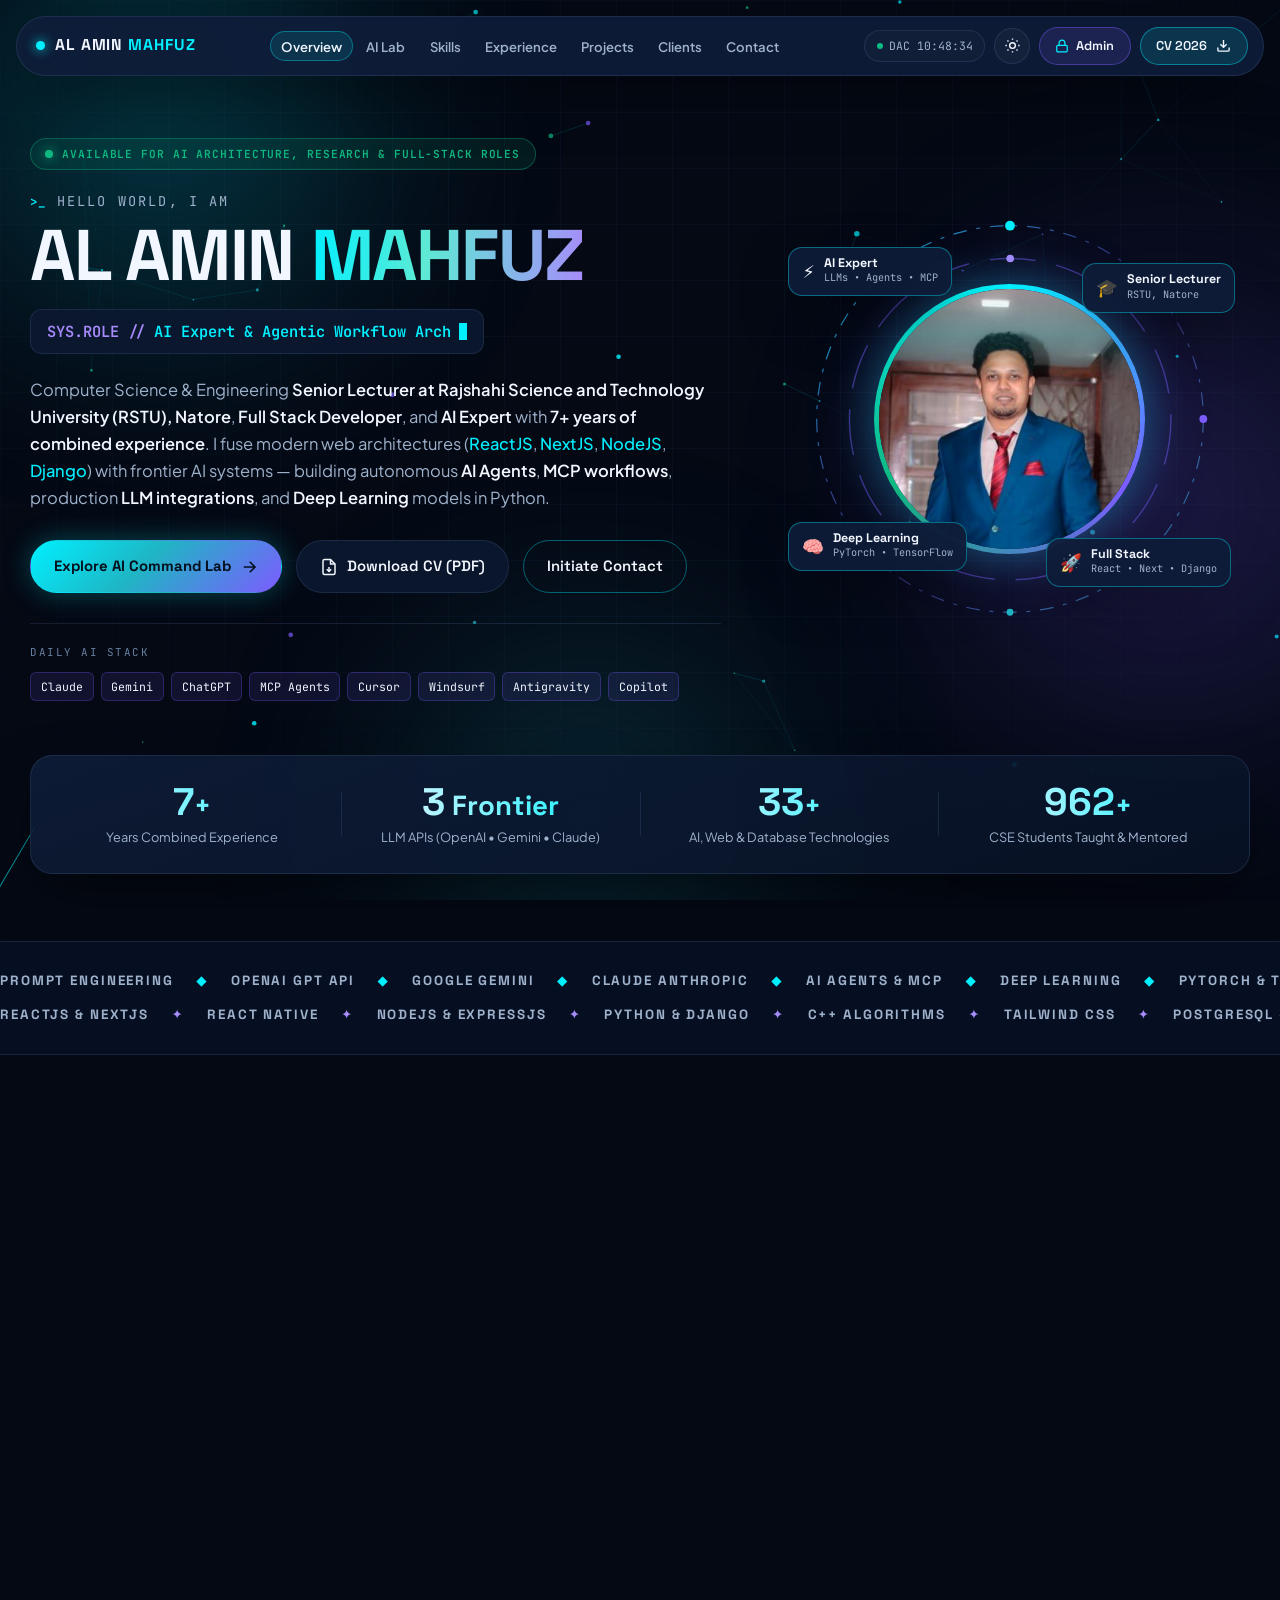
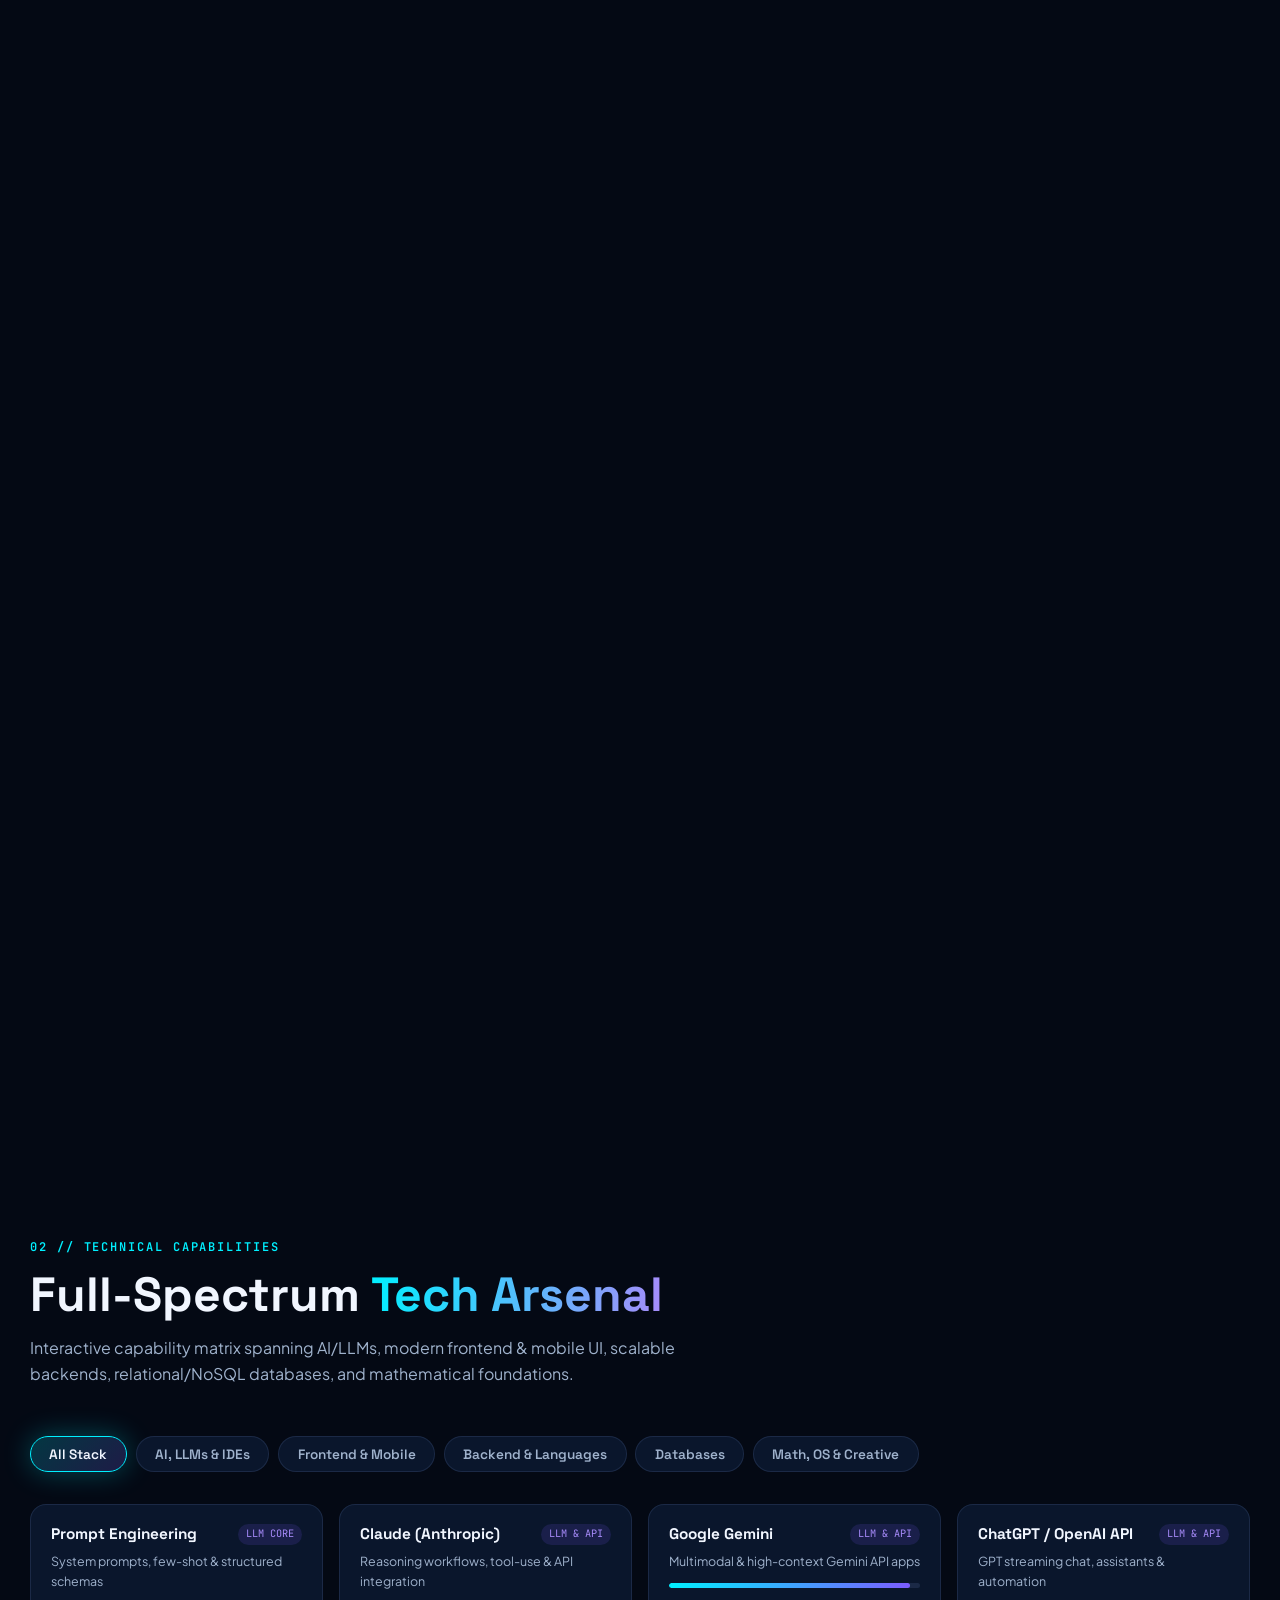
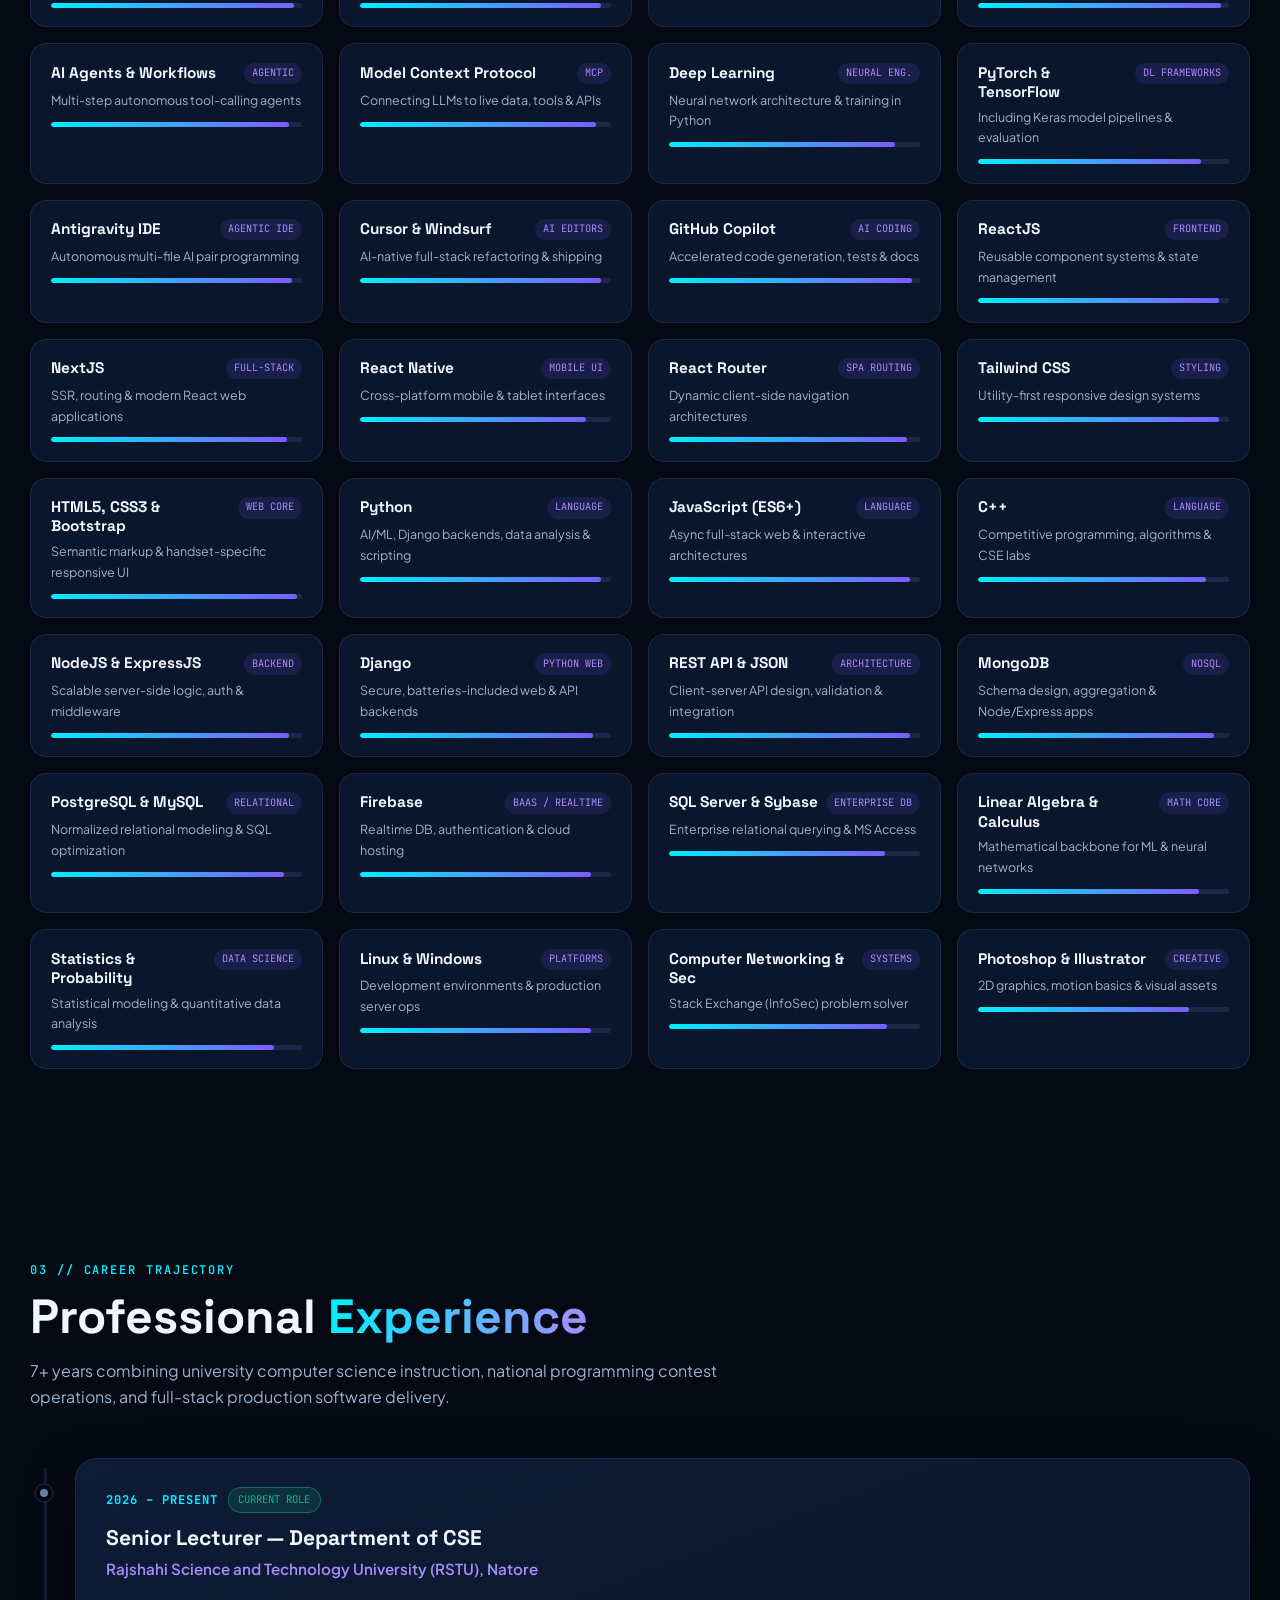
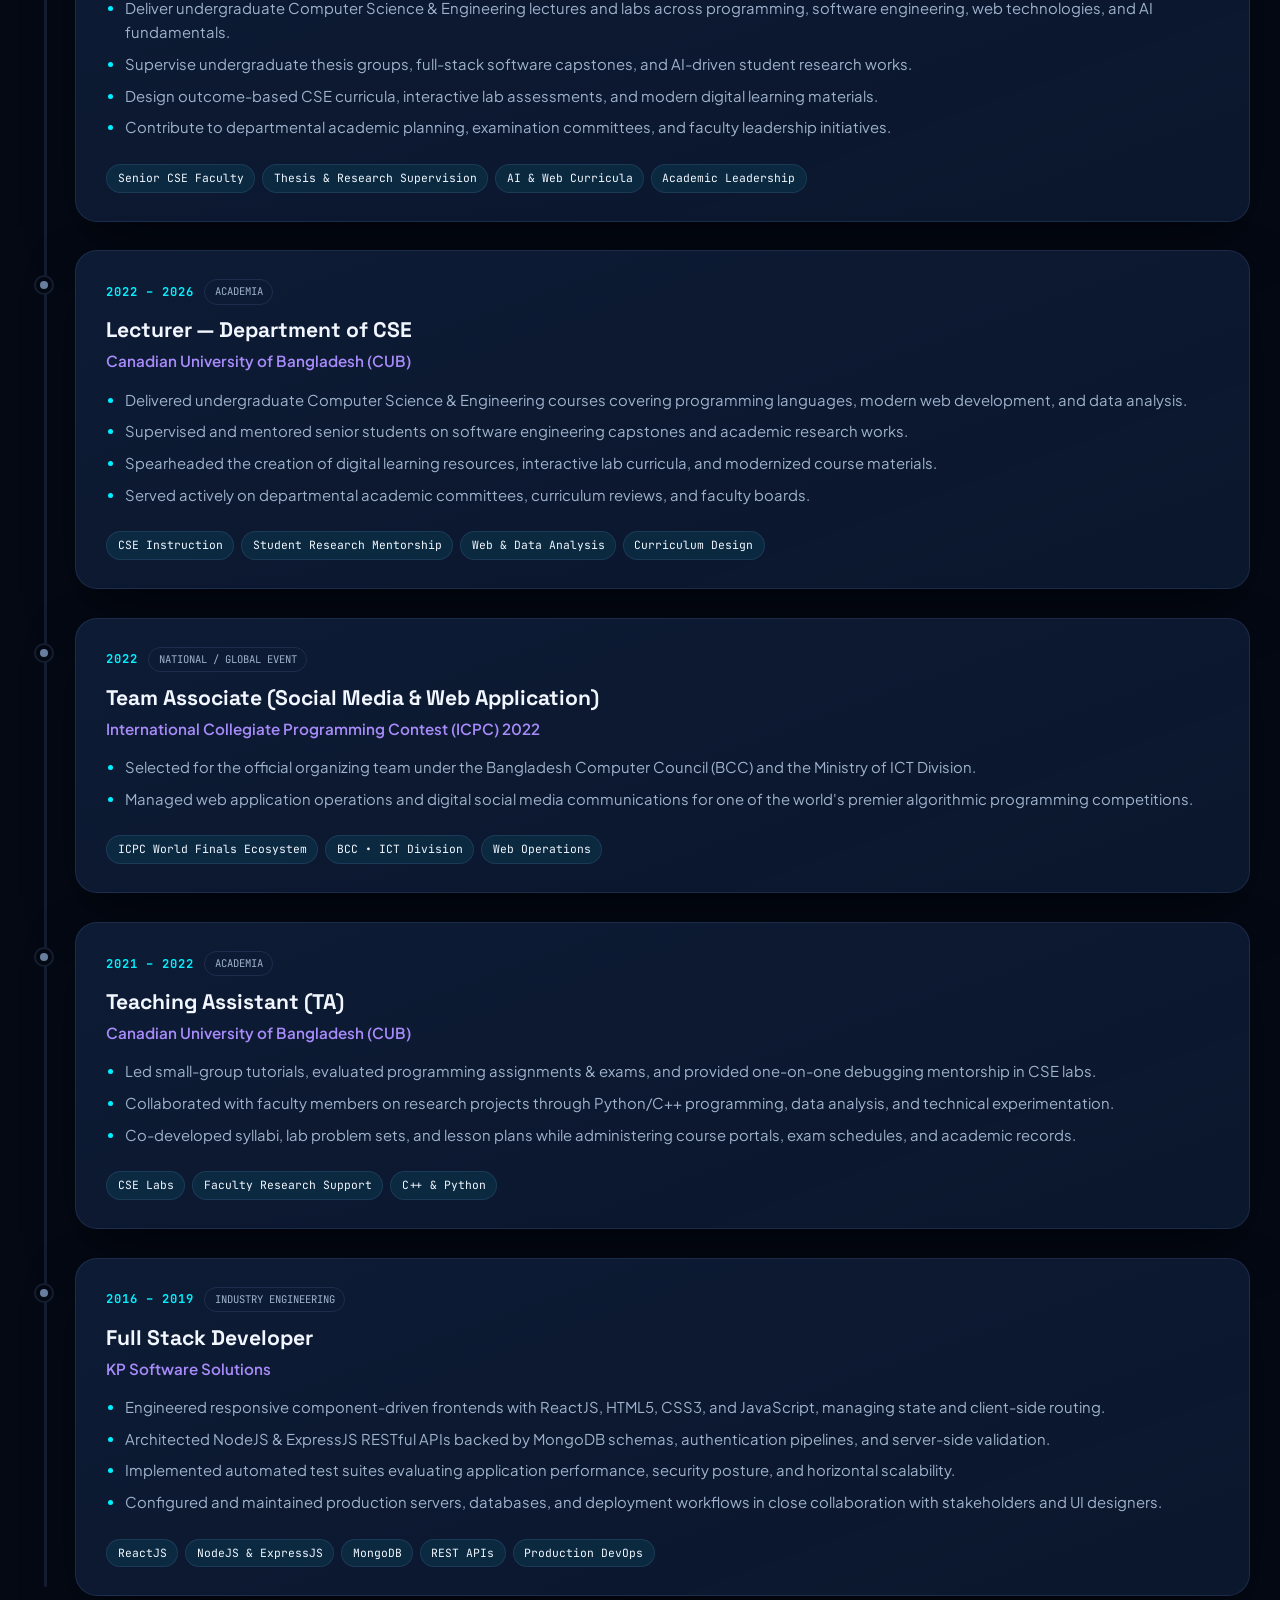
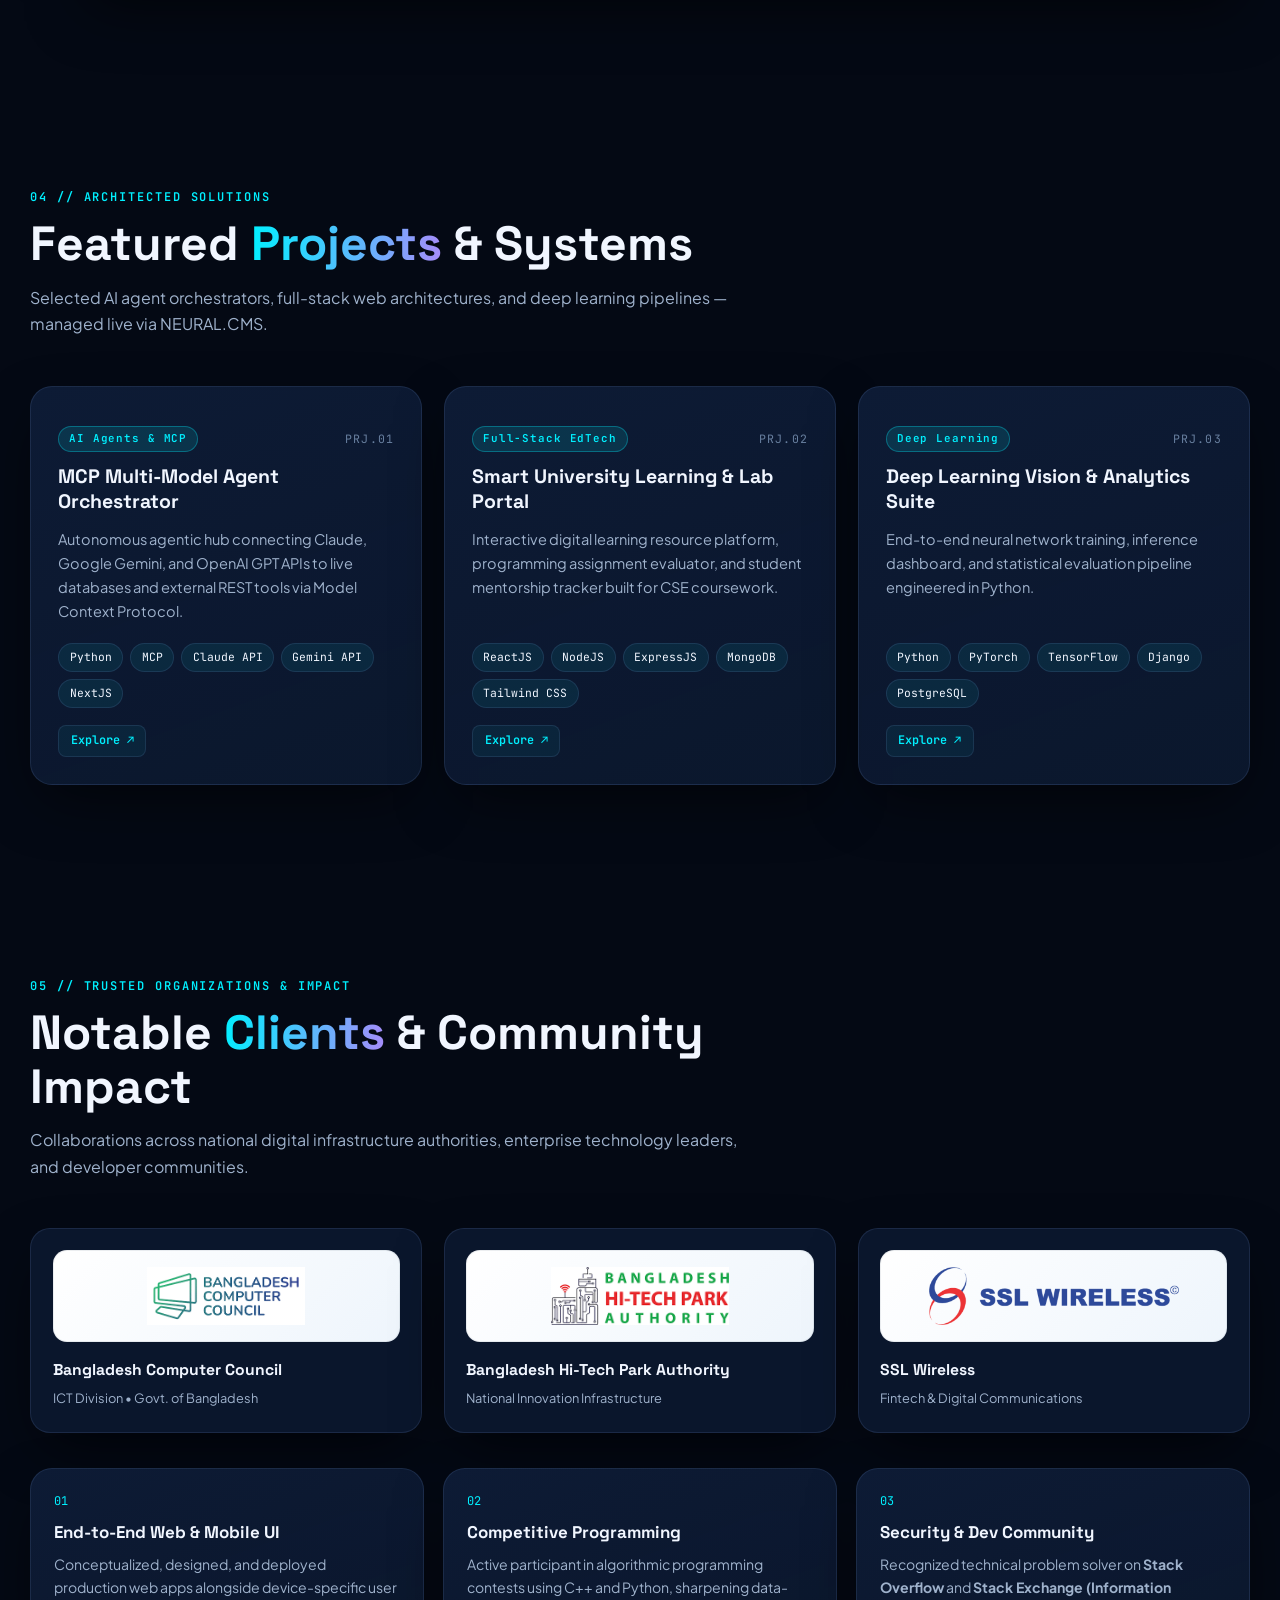
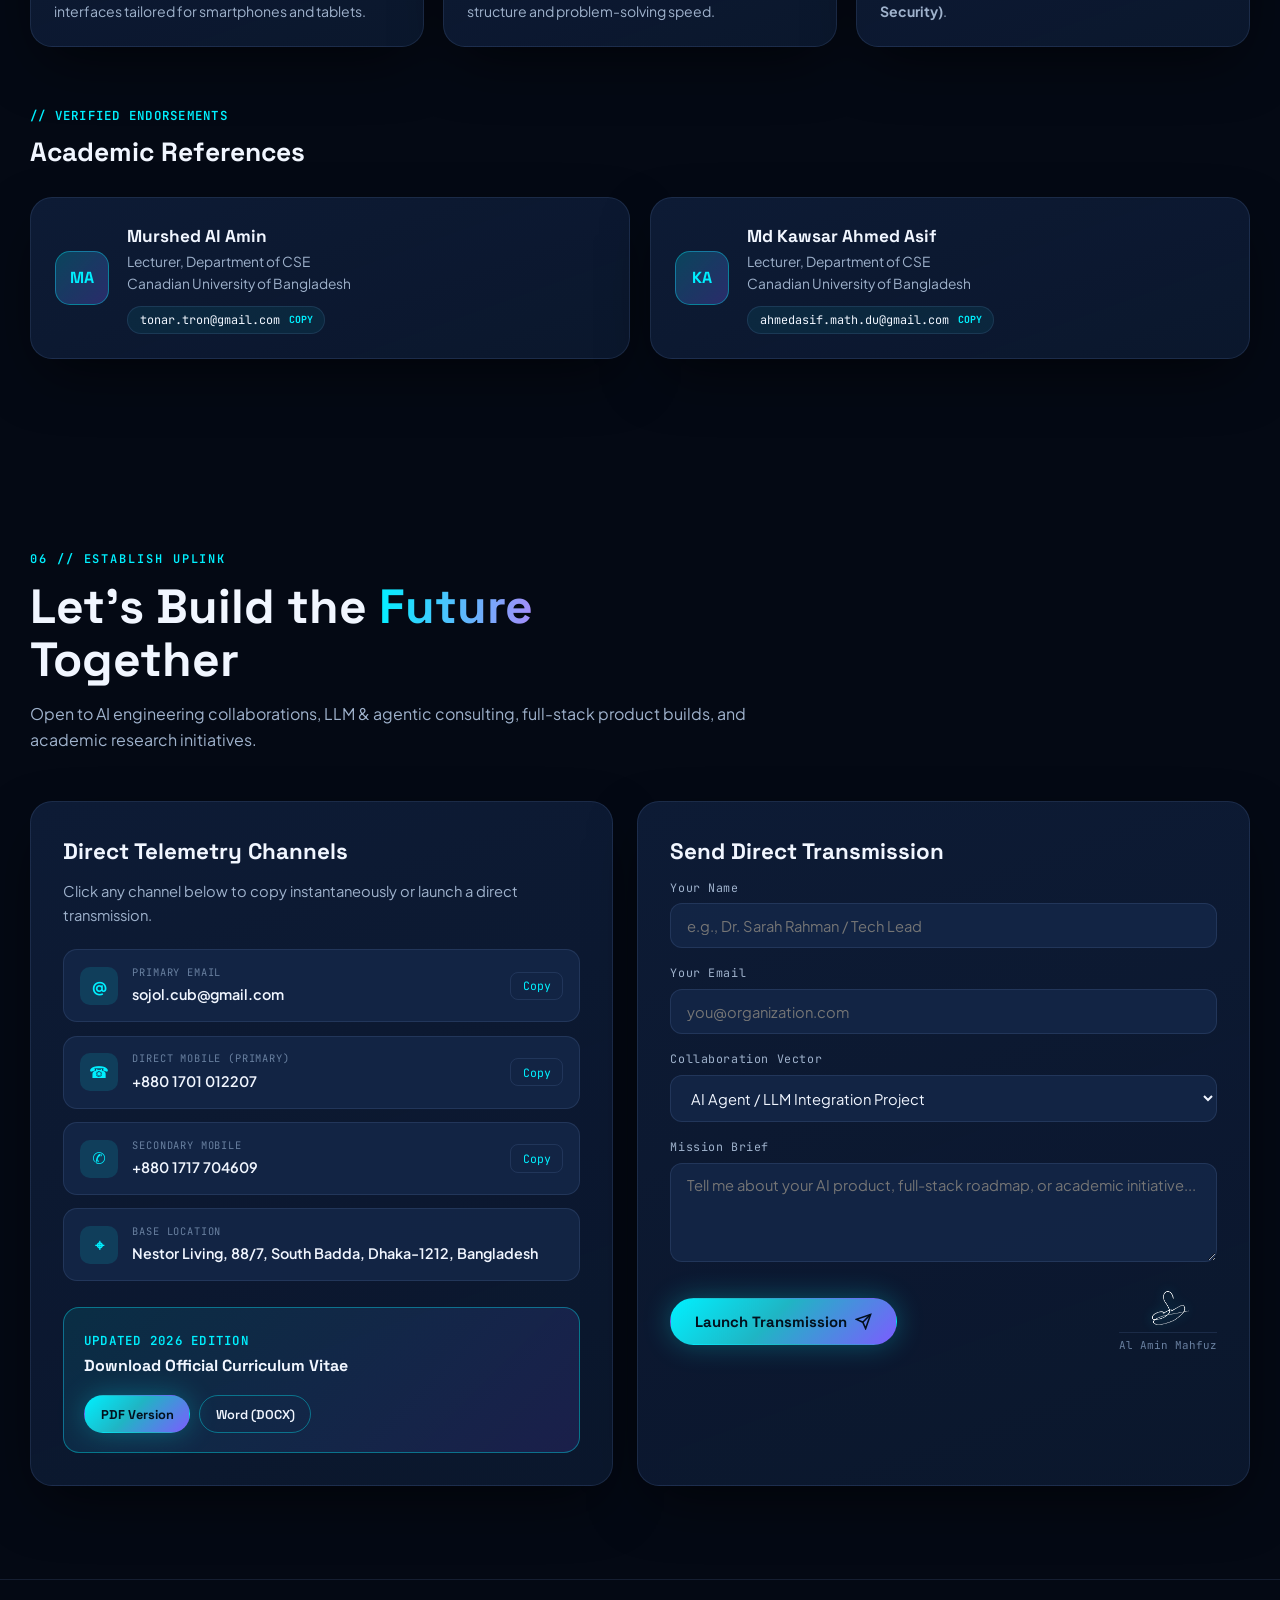
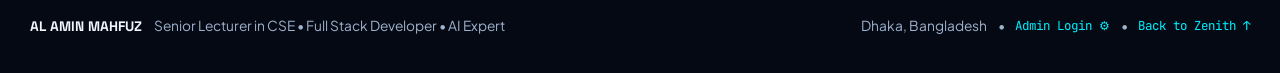
==== index.html @ 7e835bea "feat: launch NEURAL.OS futuristic portfolio & NEURAL.CMS admin dashboard" ====
<!DOCTYPE html>
<html lang="en" data-theme="dark">
<head>
  <meta charset="UTF-8" />
  <meta name="viewport" content="width=device-width, initial-scale=1.0" />
  <title>Al Amin Mahfuz — Senior Lecturer in CSE | Full Stack Developer | AI Expert</title>
  <meta name="description" content="Futuristic portfolio of Al Amin Mahfuz — Senior Lecturer in Computer Science & Engineering at Rajshahi Science and Technology University (RSTU), Natore, Full Stack Developer, and AI Expert specializing in LLMs, AI Agents, MCP, and Deep Learning." />

  <!-- Fonts -->
  <link rel="preconnect" href="https://fonts.googleapis.com" />
  <link rel="preconnect" href="https://fonts.gstatic.com" crossorigin />
  <link href="https://fonts.googleapis.com/css2?family=JetBrains+Mono:wght@400;500;600;700&family=Plus+Jakarta+Sans:wght@400;500;600;700&family=Space+Grotesk:wght@500;600;700&display=swap" rel="stylesheet" />

  <link rel="stylesheet" href="styles.css" />
</head>
<body>
  <!-- ==================== BOOT PRELOADER ==================== -->
  <div id="boot-screen" class="boot-screen" aria-hidden="true">
    <div class="boot-inner">
      <div class="boot-logo">
        <span class="boot-bracket">[</span>
        <span class="boot-monogram">AAM</span>
        <span class="boot-slash">//</span>
        <span class="boot-year">NEURAL.OS</span>
        <span class="boot-bracket">]</span>
      </div>
      <div class="boot-bar-track">
        <div id="boot-bar-fill" class="boot-bar-fill"></div>
      </div>
      <div class="boot-meta">
        <span id="boot-status">INITIALIZING NEURAL SYNAPSE ENGINE...</span>
        <span id="boot-percent">00%</span>
      </div>
      <button id="boot-skip" class="boot-skip" type="button">SKIP INTRO [ESC]</button>
    </div>
  </div>

  <!-- ==================== SCROLL PROGRESS LASER ==================== -->
  <div class="scroll-laser-track" aria-hidden="true">
    <div id="scroll-laser" class="scroll-laser"></div>
  </div>

  <!-- ==================== CUSTOM CYBERNETIC CURSOR ==================== -->
  <div id="cursor-dot" class="cursor-dot" aria-hidden="true"></div>
  <div id="cursor-ring" class="cursor-ring" aria-hidden="true">
    <span id="cursor-label" class="cursor-label"></span>
  </div>

  <!-- ==================== AMBIENT NEURAL CANVAS & AURORA ==================== -->
  <canvas id="neural-canvas" aria-hidden="true"></canvas>
  <div class="ambient-aurora" aria-hidden="true">
    <div class="aurora-orb orb-1"></div>
    <div class="aurora-orb orb-2"></div>
    <div class="aurora-orb orb-3"></div>
    <div class="cyber-grid-overlay"></div>
  </div>

  <!-- ==================== FLOATING HUD NAVBAR ==================== -->
  <header id="site-header" class="site-header">
    <nav class="hud-nav" aria-label="Primary Navigation">
      <a href="#hero" class="brand-mark magnetic" data-cursor="HOME">
        <span class="brand-pulse"></span>
        <span class="brand-text">AL AMIN <em>MAHFUZ</em></span>
      </a>

      <ul class="nav-links" id="nav-links">
        <li><a href="#hero" class="nav-link active" data-section="hero">Overview</a></li>
        <li><a href="#ai-lab" class="nav-link" data-section="ai-lab">AI Lab</a></li>
        <li><a href="#arsenal" class="nav-link" data-section="arsenal">Skills</a></li>
        <li><a href="#experience" class="nav-link" data-section="experience">Experience</a></li>
        <li id="nav-projects-li"><a href="#projects" class="nav-link" data-section="projects">Projects</a></li>
        <li><a href="#clients" class="nav-link" data-section="clients">Clients</a></li>
        <li><a href="#contact" class="nav-link" data-section="contact">Contact</a></li>
      </ul>

      <div class="nav-actions">
        <div class="dhaka-clock" title="Local Time in Dhaka, Bangladesh">
          <span class="clock-dot"></span>
          <span id="live-clock">DAC --:--:--</span>
        </div>

        <button id="theme-toggle" class="icon-btn magnetic" type="button" aria-label="Toggle color theme" data-cursor="THEME">
          <svg class="icon-sun" viewBox="0 0 24 24" fill="none" stroke="currentColor" stroke-width="2">
            <circle cx="12" cy="12" r="4"></circle>
            <path d="M12 2v2M12 20v2M4.93 4.93l1.41 1.41M17.66 17.66l1.41 1.41M2 12h2M20 12h2M6.34 17.66l-1.41 1.41M19.07 4.93l-1.41 1.41"></path>
          </svg>
          <svg class="icon-moon" viewBox="0 0 24 24" fill="none" stroke="currentColor" stroke-width="2">
            <path d="M21 12.79A9 9 0 1 1 11.21 3 7 7 0 0 0 21 12.79z"></path>
          </svg>
        </button>

        <a href="admin.html" class="btn btn-sm btn-admin-hud magnetic" title="Admin Command Login" data-cursor="ADMIN">
          <svg viewBox="0 0 24 24" width="14" height="14" fill="none" stroke="currentColor" stroke-width="2.1">
            <rect x="3" y="11" width="18" height="11" rx="2" ry="2"></rect>
            <path d="M7 11V7a5 5 0 0 1 10 0v4"></path>
          </svg>
          <span>Admin</span>
        </a>

        <a href="assets/Al_Amin_Mahfuz_CV_2026.pdf" download="Al Amin Mahfuz CV - Updated 2026.pdf" class="btn btn-sm btn-glow magnetic" data-cv-download="pdf-nav" data-cursor="PDF">
          <span>CV 2026</span>
          <svg viewBox="0 0 24 24" width="15" height="15" fill="none" stroke="currentColor" stroke-width="2.2">
            <path d="M21 15v4a2 2 0 0 1-2 2H5a2 2 0 0 1-2-2v-4M7 10l5 5 5-5M12 15V3"/>
          </svg>
        </a>

        <button id="mobile-menu-btn" class="icon-btn mobile-only" type="button" aria-label="Open menu" aria-expanded="false">
          <svg viewBox="0 0 24 24" width="20" height="20" fill="none" stroke="currentColor" stroke-width="2">
            <path d="M4 7h16M4 12h16M4 17h16"/>
          </svg>
        </button>
      </div>
    </nav>
  </header>

  <main>
    <!-- ==================== HERO SECTION ==================== -->
    <section id="hero" class="hero-section section-spy">
      <div class="container hero-grid">
        <!-- Left Column: Telemetry + Identity -->
        <div class="hero-copy">
          <div class="status-pill reveal-up" id="hero-status-pill">
            <span class="status-beacon" id="hero-status-beacon"></span>
            <span class="mono-tag" id="hero-avail-text">AVAILABLE FOR AI ARCHITECTURE, RESEARCH &amp; FULL-STACK ROLES</span>
          </div>

          <p class="hero-kicker reveal-up" style="--delay: 0.08s">
            <span class="mono-accent">&gt;_</span> HELLO WORLD, I AM
          </p>

          <h1 class="hero-title reveal-up" style="--delay: 0.14s">
            <span id="hero-first-name" class="scramble-text" data-value="AL AMIN">AL AMIN</span>
            <span id="hero-last-name" class="gradient-name scramble-text" data-value="MAHFUZ">MAHFUZ</span>
          </h1>

          <div class="hero-role-bar reveal-up" style="--delay: 0.2s">
            <span class="role-prefix">SYS.ROLE //</span>
            <span id="typewriter-text" class="typewriter-text">AI Expert &amp; Agentic Architect</span>
            <span class="typewriter-caret" aria-hidden="true"></span>
          </div>

          <p id="hero-bio" class="hero-description reveal-up" style="--delay: 0.26s">
            Computer Science &amp; Engineering <strong>Senior Lecturer at Rajshahi Science and Technology University (RSTU), Natore</strong>,
            <strong>Full Stack Developer</strong>, and <strong>AI Expert</strong> with <strong>7+ years of combined experience</strong>.
            I fuse modern web architectures (<span>ReactJS</span>, <span>NextJS</span>, <span>NodeJS</span>, <span>Django</span>)
            with frontier AI systems — building autonomous <strong>AI Agents</strong>, <strong>MCP workflows</strong>,
            production <strong>LLM integrations</strong>, and <strong>Deep Learning</strong> models in Python.
          </p>

          <div class="hero-cta-group reveal-up" style="--delay: 0.32s">
            <a href="#ai-lab" class="btn btn-primary magnetic" data-cursor="LAUNCH">
              <span>Explore AI Command Lab</span>
              <svg viewBox="0 0 24 24" width="18" height="18" fill="none" stroke="currentColor" stroke-width="2.2">
                <path d="M5 12h14M13 5l7 7-7 7"/>
              </svg>
            </a>
            <a href="assets/Al_Amin_Mahfuz_CV_2026.pdf" download="Al Amin Mahfuz CV - Updated 2026.pdf" class="btn btn-glass magnetic" data-cv-download="pdf-hero" data-cursor="DOWNLOAD">
              <svg viewBox="0 0 24 24" width="18" height="18" fill="none" stroke="currentColor" stroke-width="2">
                <path d="M14 2H6a2 2 0 0 0-2 2v16a2 2 0 0 0 2 2h12a2 2 0 0 0 2-2V8z"/>
                <polyline points="14 2 14 8 20 8"/>
                <line x1="12" y1="18" x2="12" y2="12"/>
                <polyline points="9 15 12 18 15 15"/>
              </svg>
              <span>Download CV (PDF)</span>
            </a>
            <a href="#contact" class="btn btn-outline magnetic" data-cursor="CONNECT">
              <span>Initiate Contact</span>
            </a>
          </div>

          <!-- Quick AI Tool Badges -->
          <div class="hero-ai-strip reveal-up" style="--delay: 0.38s">
            <span class="strip-label">DAILY AI STACK</span>
            <div class="strip-chips">
              <span class="mini-chip">Claude</span>
              <span class="mini-chip">Gemini</span>
              <span class="mini-chip">ChatGPT</span>
              <span class="mini-chip">MCP Agents</span>
              <span class="mini-chip">Cursor</span>
              <span class="mini-chip">Windsurf</span>
              <span class="mini-chip">Antigravity</span>
              <span class="mini-chip">Copilot</span>
            </div>
          </div>
        </div>

        <!-- Right Column: Holographic Orbital Portrait Core -->
        <div class="hero-visual reveal-scale" style="--delay: 0.18s">
          <div class="holo-pod tilt-card" data-tilt-max="10">
            <!-- Rotating SVG Orbital Rings -->
            <svg class="orbital-svg orbital-outer" viewBox="0 0 420 420" aria-hidden="true">
              <defs>
                <linearGradient id="orbGrad1" x1="0%" y1="0%" x2="100%" y2="100%">
                  <stop offset="0%" stop-color="#00f0ff" stop-opacity="0.9" />
                  <stop offset="50%" stop-color="#7c5cff" stop-opacity="0.35" />
                  <stop offset="100%" stop-color="#1fb5c4" stop-opacity="0.85" />
                </linearGradient>
              </defs>
              <circle cx="210" cy="210" r="198" fill="none" stroke="url(#orbGrad1)" stroke-width="1.2" stroke-dasharray="14 10 4 10" />
              <circle cx="210" cy="12" r="5" fill="#00f0ff" />
              <circle cx="408" cy="210" r="4" fill="#7c5cff" />
              <circle cx="210" cy="408" r="3.5" fill="#1fb5c4" />
            </svg>

            <svg class="orbital-svg orbital-inner" viewBox="0 0 360 360" aria-hidden="true">
              <circle cx="180" cy="180" r="168" fill="none" stroke="rgba(124, 92, 255, 0.45)" stroke-width="1.5" stroke-dasharray="48 22" />
              <circle cx="180" cy="12" r="4" fill="#a78bfa" />
            </svg>

            <!-- Portrait Core -->
            <div class="portrait-plasma-ring">
              <div class="portrait-frame">
                <img src="assets/profile.png" alt="Al Amin Mahfuz — Senior Lecturer in CSE, Full Stack Developer & AI Expert" class="portrait-img" />
                <div class="holo-scanline" aria-hidden="true"></div>
              </div>
            </div>

            <!-- Floating Telemetry Badges -->
            <div class="float-badge badge-tl">
              <span class="badge-icon">⚡</span>
              <div>
                <strong>AI Expert</strong>
                <span>LLMs • Agents • MCP</span>
              </div>
            </div>

            <div class="float-badge badge-tr">
              <span class="badge-icon">🎓</span>
              <div>
                <strong id="badge-role-title">Senior Lecturer</strong>
                <span id="badge-role-sub">RSTU, Natore</span>
              </div>
            </div>

            <div class="float-badge badge-bl">
              <span class="badge-icon">🧠</span>
              <div>
                <strong>Deep Learning</strong>
                <span>PyTorch • TensorFlow</span>
              </div>
            </div>

            <div class="float-badge badge-br">
              <span class="badge-icon">🚀</span>
              <div>
                <strong>Full Stack</strong>
                <span>React • Next • Django</span>
              </div>
            </div>
          </div>
        </div>
      </div>

      <!-- Animated Telemetry Metrics Bar -->
      <div class="container">
        <div class="metrics-bar reveal-up" style="--delay: 0.42s">
          <div class="metric-item">
            <div class="metric-value"><span id="metric-exp" class="counter" data-target="7">0</span><span class="metric-suffix">+</span></div>
            <div class="metric-label">Years Combined Experience</div>
          </div>
          <div class="metric-divider"></div>
          <div class="metric-item">
            <div class="metric-value"><span id="metric-llm" class="counter" data-target="3">0</span><span class="metric-suffix"> Frontier</span></div>
            <div class="metric-label">LLM APIs (OpenAI • Gemini • Claude)</div>
          </div>
          <div class="metric-divider"></div>
          <div class="metric-item">
            <div class="metric-value"><span id="metric-tech" class="counter" data-target="34">0</span><span class="metric-suffix">+</span></div>
            <div class="metric-label">AI, Web &amp; Database Technologies</div>
          </div>
          <div class="metric-divider"></div>
          <div class="metric-item">
            <div class="metric-value"><span id="metric-stu" class="counter" data-target="1000">0</span><span class="metric-suffix">+</span></div>
            <div class="metric-label">CSE Students Taught &amp; Mentored</div>
          </div>
        </div>
      </div>
    </section>

    <!-- ==================== INFINITE KINETIC TECH MARQUEE ==================== -->
    <div class="marquee-shell" aria-label="Technology Stack Stream">
      <div class="marquee-row marquee-left">
        <div class="marquee-track">
          <span>PROMPT ENGINEERING</span><i class="sep">◆</i>
          <span>OPENAI GPT API</span><i class="sep">◆</i>
          <span>GOOGLE GEMINI</span><i class="sep">◆</i>
          <span>CLAUDE ANTHROPIC</span><i class="sep">◆</i>
          <span>AI AGENTS &amp; MCP</span><i class="sep">◆</i>
          <span>DEEP LEARNING</span><i class="sep">◆</i>
          <span>PYTORCH &amp; TENSORFLOW</span><i class="sep">◆</i>
          <span>GITHUB COPILOT</span><i class="sep">◆</i>
          <span>CURSOR • WINDSURF • ANTIGRAVITY</span><i class="sep">◆</i>
          <!-- Duplicate for seamless loop -->
          <span>PROMPT ENGINEERING</span><i class="sep">◆</i>
          <span>OPENAI GPT API</span><i class="sep">◆</i>
          <span>GOOGLE GEMINI</span><i class="sep">◆</i>
          <span>CLAUDE ANTHROPIC</span><i class="sep">◆</i>
          <span>AI AGENTS &amp; MCP</span><i class="sep">◆</i>
          <span>DEEP LEARNING</span><i class="sep">◆</i>
          <span>PYTORCH &amp; TENSORFLOW</span><i class="sep">◆</i>
          <span>GITHUB COPILOT</span><i class="sep">◆</i>
          <span>CURSOR • WINDSURF • ANTIGRAVITY</span><i class="sep">◆</i>
        </div>
      </div>

      <div class="marquee-row marquee-right">
        <div class="marquee-track">
          <span>REACTJS &amp; NEXTJS</span><i class="sep">✦</i>
          <span>REACT NATIVE</span><i class="sep">✦</i>
          <span>NODEJS &amp; EXPRESSJS</span><i class="sep">✦</i>
          <span>PYTHON &amp; DJANGO</span><i class="sep">✦</i>
          <span>C++ ALGORITHMS</span><i class="sep">✦</i>
          <span>TAILWIND CSS</span><i class="sep">✦</i>
          <span>POSTGRESQL • MONGODB • MYSQL</span><i class="sep">✦</i>
          <span>REST API &amp; FIREBASE</span><i class="sep">✦</i>
          <span>SENIOR LECTURER IN CSE @ RSTU</span><i class="sep">✦</i>
          <!-- Duplicate for seamless loop -->
          <span>REACTJS &amp; NEXTJS</span><i class="sep">✦</i>
          <span>REACT NATIVE</span><i class="sep">✦</i>
          <span>NODEJS &amp; EXPRESSJS</span><i class="sep">✦</i>
          <span>PYTHON &amp; DJANGO</span><i class="sep">✦</i>
          <span>C++ ALGORITHMS</span><i class="sep">✦</i>
          <span>TAILWIND CSS</span><i class="sep">✦</i>
          <span>POSTGRESQL • MONGODB • MYSQL</span><i class="sep">✦</i>
          <span>REST API &amp; FIREBASE</span><i class="sep">✦</i>
          <span>SENIOR LECTURER IN CSE @ RSTU</span><i class="sep">✦</i>
        </div>
      </div>
    </div>

    <!-- ==================== AI EXPERTISE & INTERACTIVE MCP AGENT LAB ==================== -->
    <section id="ai-lab" class="section section-spy">
      <div class="container">
        <div class="section-header reveal-up">
          <span class="section-eyebrow">01 // ARTIFICIAL INTELLIGENCE ARCHITECTURE</span>
          <h2 class="section-title">
            <span class="scramble-on-view" data-value="AI Expertise">AI Expertise</span> &amp;
            <span class="text-gradient">Agentic Systems</span>
          </h2>
          <p class="section-subtitle">
            Bridging frontier Large Language Models, Model Context Protocol (MCP) tool-use, and Python neural networks with production full-stack applications.
          </p>
        </div>

        <!-- 5 Spotlight 3D Tilt Bento Grid -->
        <div class="ai-bento-grid">
          <article class="bento-card tilt-card spotlight-card reveal-up" style="--delay: 0.05s">
            <div class="card-glow"></div>
            <div class="bento-top">
              <div class="bento-icon">
                <svg viewBox="0 0 24 24" fill="none" stroke="currentColor" stroke-width="1.8">
                  <path d="M12 2L2 7l10 5 10-5-10-5zM2 17l10 5 10-5M2 12l10 5 10-5"/>
                </svg>
              </div>
              <span class="bento-index">AI.01</span>
            </div>
            <h3>Prompt Engineering</h3>
            <p>
              Architects deterministic system instructions, structured JSON output schemas, chain-of-thought reasoning scaffolds, and few-shot exemplars for high-reliability LLM behavior.
            </p>
            <div class="card-tags">
              <span>System Prompts</span>
              <span>Few-Shot</span>
              <span>Structured Outputs</span>
            </div>
          </article>

          <article class="bento-card tilt-card spotlight-card reveal-up" style="--delay: 0.1s">
            <div class="card-glow"></div>
            <div class="bento-top">
              <div class="bento-icon icon-violet">
                <svg viewBox="0 0 24 24" fill="none" stroke="currentColor" stroke-width="1.8">
                  <path d="M18 10h-1.26A8 8 0 1 0 9 20h9a5 5 0 0 0 0-10z"/>
                </svg>
              </div>
              <span class="bento-index">AI.02</span>
            </div>
            <h3>LLM API Integration</h3>
            <p>
              Embeds <strong>OpenAI GPT</strong>, <strong>Google Gemini</strong>, and <strong>Anthropic Claude</strong> APIs into NodeJS, Django, and NextJS platforms with real-time token streaming and intelligent automation.
            </p>
            <div class="card-tags">
              <span>OpenAI API</span>
              <span>Google Gemini</span>
              <span>Claude API</span>
            </div>
          </article>

          <article class="bento-card tilt-card spotlight-card reveal-up" style="--delay: 0.15s">
            <div class="card-glow"></div>
            <div class="bento-top">
              <div class="bento-icon icon-emerald">
                <svg viewBox="0 0 24 24" fill="none" stroke="currentColor" stroke-width="1.8">
                  <circle cx="12" cy="12" r="3"/>
                  <path d="M12 2v4M12 18v4M4.93 4.93l2.83 2.83M16.24 16.24l2.83 2.83M2 12h4M18 12h4M4.93 19.07l2.83-2.83M16.24 7.76l2.83-2.83"/>
                </svg>
              </div>
              <span class="bento-index">AI.03</span>
            </div>
            <h3>AI Agents &amp; MCP</h3>
            <p>
              Designs autonomous multi-step agentic workflows where LLMs invoke external tools, query databases, and orchestrate tasks via <strong>Model Context Protocol (MCP)</strong>.
            </p>
            <div class="card-tags">
              <span>Agentic Workflows</span>
              <span>Model Context Protocol</span>
              <span>Tool Calling</span>
            </div>
          </article>

          <article class="bento-card tilt-card spotlight-card reveal-up" style="--delay: 0.2s">
            <div class="card-glow"></div>
            <div class="bento-top">
              <div class="bento-icon">
                <svg viewBox="0 0 24 24" fill="none" stroke="currentColor" stroke-width="1.8">
                  <path d="M22 12h-4l-3 9L9 3l-3 9H2"/>
                </svg>
              </div>
              <span class="bento-index">AI.04</span>
            </div>
            <h3>Deep Learning &amp; Neural Eng.</h3>
            <p>
              Designs, trains, and evaluates neural network architectures in Python using <strong>TensorFlow</strong>, <strong>Keras</strong>, and <strong>PyTorch</strong> grounded in linear algebra &amp; probability theory.
            </p>
            <div class="card-tags">
              <span>PyTorch</span>
              <span>TensorFlow</span>
              <span>Keras</span>
              <span>Python</span>
            </div>
          </article>

          <article class="bento-card bento-wide tilt-card spotlight-card reveal-up" style="--delay: 0.25s">
            <div class="card-glow"></div>
            <div class="bento-wide-inner">
              <div>
                <div class="bento-top">
                  <div class="bento-icon icon-violet">
                    <svg viewBox="0 0 24 24" fill="none" stroke="currentColor" stroke-width="1.8">
                      <polyline points="16 18 22 12 16 6"></polyline>
                      <polyline points="8 6 2 12 8 18"></polyline>
                    </svg>
                  </div>
                  <span class="bento-index">AI.05 // HYPER-VELOCITY ENGINEERING</span>
                </div>
                <h3>AI-Assisted Full-Stack Software Engineering</h3>
                <p>
                  Harnesses agentic IDEs and coding copilots — <strong>GitHub Copilot</strong>, <strong>Cursor</strong>, <strong>Windsurf</strong>, and <strong>Antigravity</strong> — to accelerate full-stack architecture, automated testing, deep debugging, code refactoring, and technical documentation without compromising engineering rigor.
                </p>
              </div>
              <div class="ide-constellation">
                <div class="ide-pill"><span>⌘</span> Antigravity</div>
                <div class="ide-pill"><span>⚡</span> Cursor</div>
                <div class="ide-pill"><span>🌊</span> Windsurf</div>
                <div class="ide-pill"><span>✦</span> GitHub Copilot</div>
              </div>
            </div>
          </article>
        </div>

        <!-- INTERACTIVE MCP AI TWIN TERMINAL -->
        <div class="ai-terminal-wrapper reveal-up" style="--delay: 0.2s">
          <div class="terminal-window spotlight-card">
            <div class="terminal-topbar">
              <div class="terminal-dots">
                <span class="dot-red"></span>
                <span class="dot-amber"></span>
                <span class="dot-green"></span>
              </div>
              <div class="terminal-title">
                <span class="pulse-mini"></span>
                <span>MAHFUZ.AI // INTERACTIVE MCP AGENT CONSOLE</span>
              </div>
              <div class="model-switcher" role="group" aria-label="Simulated Model Selector">
                <button type="button" class="model-pill active" data-model="Claude">Claude</button>
                <button type="button" class="model-pill" data-model="Gemini">Gemini</button>
                <button type="button" class="model-pill" data-model="GPT">GPT</button>
              </div>
            </div>

            <div class="terminal-body" id="terminal-output" aria-live="polite">
              <div class="term-msg term-system">
                <span class="term-badge">MCP READY</span>
                <span>Connected to <code>al_amin_mahfuz_cv_2026.mcp</code> — Select a prompt below or ask anything about Al Amin's AI skills, full-stack work, or academic career!</span>
              </div>
            </div>

            <div class="terminal-prompts">
              <button type="button" class="prompt-chip" data-query="ai">⚡ What AI &amp; MCP systems do you build?</button>
              <button type="button" class="prompt-chip" data-query="fullstack">🚀 Full-Stack architecture?</button>
              <button type="button" class="prompt-chip" data-query="teaching">🎓 Academic role at RSTU &amp; CUB?</button>
              <button type="button" class="prompt-chip" data-query="clients">🏛️ Notable clients &amp; ICPC?</button>
              <button type="button" class="prompt-chip" data-query="hire">📩 How can we collaborate?</button>
            </div>

            <form id="terminal-form" class="terminal-input-row" autocomplete="off">
              <span class="term-prompt-char">&gt;</span>
              <input
                type="text"
                id="terminal-input"
                placeholder="Ask Mahfuz's AI Agent (e.g., 'What databases or deep learning tools does he use?')..."
                aria-label="Ask Mahfuz AI Twin"
              />
              <button type="submit" class="btn btn-sm btn-primary magnetic" data-cursor="EXECUTE">
                <span>Run Agent</span>
              </button>
            </form>
          </div>
        </div>
      </div>
    </section>

    <!-- ==================== TECHNICAL ARSENAL (FILTERABLE MATRIX) ==================== -->
    <section id="arsenal" class="section section-spy">
      <div class="container">
        <div class="section-header reveal-up">
          <span class="section-eyebrow">02 // TECHNICAL CAPABILITIES</span>
          <h2 class="section-title">
            Full-Spectrum <span class="text-gradient scramble-on-view" data-value="Tech Arsenal">Tech Arsenal</span>
          </h2>
          <p class="section-subtitle">
            Interactive capability matrix spanning AI/LLMs, modern frontend &amp; mobile UI, scalable backends, relational/NoSQL databases, and mathematical foundations.
          </p>
        </div>

        <div class="filter-tabs reveal-up" role="tablist" aria-label="Skill Categories">
          <button type="button" class="filter-btn active" data-filter="all">All Stack</button>
          <button type="button" class="filter-btn" data-filter="ai">AI, LLMs &amp; IDEs</button>
          <button type="button" class="filter-btn" data-filter="frontend">Frontend &amp; Mobile</button>
          <button type="button" class="filter-btn" data-filter="backend">Backend &amp; Languages</button>
          <button type="button" class="filter-btn" data-filter="database">Databases</button>
          <button type="button" class="filter-btn" data-filter="foundations">Math, OS &amp; Creative</button>
        </div>

        <div id="skills-grid" class="skills-grid">
          <!-- Populated & animated via script.js for crisp filter choreography + noscript fallback -->
          <noscript>
            <p>Python, C++, JavaScript, ChatGPT, Google Gemini, Claude, GitHub Copilot, Cursor, Windsurf, Antigravity, Prompt Engineering, AI Agents, MCP, TensorFlow, PyTorch, Keras, ReactJS, NextJS, React Native, Tailwind CSS, Bootstrap, NodeJS, ExpressJS, Django, MySQL, PostgreSQL, MongoDB, SQL Server, Firebase.</p>
          </noscript>
        </div>
      </div>
    </section>

    <!-- ==================== PROFESSIONAL EXPERIENCE (LASER TIMELINE) ==================== -->
    <section id="experience" class="section section-spy">
      <div class="container">
        <div class="section-header reveal-up">
          <span class="section-eyebrow">03 // CAREER TRAJECTORY</span>
          <h2 class="section-title">
            Professional <span class="text-gradient scramble-on-view" data-value="Experience">Experience</span>
          </h2>
          <p class="section-subtitle">
            7+ years combining university computer science instruction, national programming contest operations, and full-stack production software delivery.
          </p>
        </div>

        <div class="timeline" id="experience-timeline">
          <div class="timeline-rail" aria-hidden="true">
            <div class="timeline-laser" id="timeline-laser"></div>
          </div>

          <!-- Role 1 -->
          <article class="timeline-item reveal-left">
            <div class="timeline-node" aria-hidden="true"><span></span></div>
            <div class="timeline-card tilt-card spotlight-card">
              <div class="timeline-meta">
                <span class="timeline-date">2026 – PRESENT</span>
                <span class="timeline-badge live">CURRENT ROLE</span>
              </div>
              <h3 class="timeline-role">Senior Lecturer — Department of CSE</h3>
              <p class="timeline-org">Rajshahi Science and Technology University (RSTU), Natore</p>
              <ul class="timeline-list">
                <li>Deliver undergraduate Computer Science &amp; Engineering lectures and labs across programming, software engineering, web technologies, and AI fundamentals.</li>
                <li>Supervise undergraduate thesis groups, full-stack software capstones, and AI-driven student research works.</li>
                <li>Design outcome-based CSE curricula, interactive lab assessments, and modern digital learning materials.</li>
                <li>Contribute to departmental academic planning, examination committees, and faculty leadership initiatives.</li>
              </ul>
              <div class="card-tags">
                <span>Senior CSE Faculty</span>
                <span>Thesis &amp; Research Supervision</span>
                <span>AI &amp; Web Curricula</span>
                <span>Academic Leadership</span>
              </div>
            </div>
          </article>

          <!-- Role 2 -->
          <article class="timeline-item reveal-right">
            <div class="timeline-node" aria-hidden="true"><span></span></div>
            <div class="timeline-card tilt-card spotlight-card">
              <div class="timeline-meta">
                <span class="timeline-date">2022 – 2026</span>
                <span class="timeline-badge">ACADEMIA</span>
              </div>
              <h3 class="timeline-role">Lecturer — Department of CSE</h3>
              <p class="timeline-org">Canadian University of Bangladesh (CUB)</p>
              <ul class="timeline-list">
                <li>Delivered undergraduate Computer Science &amp; Engineering courses covering programming languages, modern web development, and data analysis.</li>
                <li>Supervised and mentored senior students on software engineering capstones and academic research works.</li>
                <li>Spearheaded the creation of digital learning resources, interactive lab curricula, and modernized course materials.</li>
                <li>Served actively on departmental academic committees, curriculum reviews, and faculty boards.</li>
              </ul>
              <div class="card-tags">
                <span>CSE Instruction</span>
                <span>Student Research Mentorship</span>
                <span>Web &amp; Data Analysis</span>
                <span>Curriculum Design</span>
              </div>
            </div>
          </article>

          <!-- Role 3 -->
          <article class="timeline-item reveal-left">
            <div class="timeline-node" aria-hidden="true"><span></span></div>
            <div class="timeline-card tilt-card spotlight-card">
              <div class="timeline-meta">
                <span class="timeline-date">2022</span>
                <span class="timeline-badge">NATIONAL / GLOBAL EVENT</span>
              </div>
              <h3 class="timeline-role">Team Associate (Social Media &amp; Web Application)</h3>
              <p class="timeline-org">International Collegiate Programming Contest (ICPC) 2022</p>
              <ul class="timeline-list">
                <li>Selected for the official organizing team under the <strong>Bangladesh Computer Council (BCC)</strong> and the <strong>Ministry of ICT Division</strong>.</li>
                <li>Managed web application operations and digital social media communications for one of the world's premier algorithmic programming competitions.</li>
              </ul>
              <div class="card-tags">
                <span>ICPC World Finals Ecosystem</span>
                <span>BCC • ICT Division</span>
                <span>Web Operations</span>
              </div>
            </div>
          </article>

          <!-- Role 4 -->
          <article class="timeline-item reveal-right">
            <div class="timeline-node" aria-hidden="true"><span></span></div>
            <div class="timeline-card tilt-card spotlight-card">
              <div class="timeline-meta">
                <span class="timeline-date">2021 – 2022</span>
                <span class="timeline-badge">ACADEMIA</span>
              </div>
              <h3 class="timeline-role">Teaching Assistant (TA)</h3>
              <p class="timeline-org">Canadian University of Bangladesh (CUB)</p>
              <ul class="timeline-list">
                <li>Led small-group tutorials, evaluated programming assignments &amp; exams, and provided one-on-one debugging mentorship in CSE labs.</li>
                <li>Collaborated with faculty members on research projects through Python/C++ programming, data analysis, and technical experimentation.</li>
                <li>Co-developed syllabi, lab problem sets, and lesson plans while administering course portals, exam schedules, and academic records.</li>
              </ul>
              <div class="card-tags">
                <span>CSE Labs</span>
                <span>Faculty Research Support</span>
                <span>C++ &amp; Python</span>
              </div>
            </div>
          </article>

          <!-- Role 5 -->
          <article class="timeline-item reveal-left">
            <div class="timeline-node" aria-hidden="true"><span></span></div>
            <div class="timeline-card tilt-card spotlight-card">
              <div class="timeline-meta">
                <span class="timeline-date">2016 – 2019</span>
                <span class="timeline-badge">INDUSTRY ENGINEERING</span>
              </div>
              <h3 class="timeline-role">Full Stack Developer</h3>
              <p class="timeline-org">KP Software Solutions</p>
              <ul class="timeline-list">
                <li>Engineered responsive component-driven frontends with <strong>ReactJS</strong>, HTML5, CSS3, and JavaScript, managing state and client-side routing.</li>
                <li>Architected <strong>NodeJS</strong> &amp; <strong>ExpressJS</strong> RESTful APIs backed by <strong>MongoDB</strong> schemas, authentication pipelines, and server-side validation.</li>
                <li>Implemented automated test suites evaluating application performance, security posture, and horizontal scalability.</li>
                <li>Configured and maintained production servers, databases, and deployment workflows in close collaboration with stakeholders and UI designers.</li>
              </ul>
              <div class="card-tags">
                <span>ReactJS</span>
                <span>NodeJS &amp; ExpressJS</span>
                <span>MongoDB</span>
                <span>REST APIs</span>
                <span>Production DevOps</span>
              </div>
            </div>
          </article>
        </div>
      </div>
    </section>

    <!-- ==================== FEATURED AI & FULL-STACK PROJECTS ==================== -->
    <section id="projects" class="section section-spy">
      <div class="container">
        <div class="section-header reveal-up">
          <span class="section-eyebrow">04 // ARCHITECTED SOLUTIONS</span>
          <h2 class="section-title">
            Featured <span class="text-gradient scramble-on-view" data-value="Projects">Projects</span> &amp; Systems
          </h2>
          <p class="section-subtitle">
            Selected AI agent orchestrators, full-stack web architectures, and deep learning pipelines — managed live via NEURAL.CMS.
          </p>
        </div>

        <div id="projects-public-grid" class="projects-public-grid"></div>
      </div>
    </section>

    <!-- ==================== NOTABLE CLIENTS, ACHIEVEMENTS & REFERENCES ==================== -->
    <section id="clients" class="section section-spy">
      <div class="container">
        <!-- Notable Clients Showcase -->
        <div class="section-header reveal-up">
          <span class="section-eyebrow">05 // TRUSTED ORGANIZATIONS &amp; IMPACT</span>
          <h2 class="section-title">
            Notable <span class="text-gradient scramble-on-view" data-value="Clients">Clients</span> &amp; Community Impact
          </h2>
          <p class="section-subtitle">
            Collaborations across national digital infrastructure authorities, enterprise technology leaders, and developer communities.
          </p>
        </div>

        <div class="clients-grid reveal-up">
          <div class="client-pod tilt-card" data-tilt-max="8">
            <div class="client-logo-surface">
              <img src="assets/client-bcc.png" alt="Bangladesh Computer Council (BCC)" loading="lazy" />
            </div>
            <div class="client-caption">
              <strong>Bangladesh Computer Council</strong>
              <span>ICT Division • Govt. of Bangladesh</span>
            </div>
          </div>

          <div class="client-pod tilt-card" data-tilt-max="8">
            <div class="client-logo-surface">
              <img src="assets/client-bhtpa.png" alt="Bangladesh Hi-Tech Park Authority" loading="lazy" />
            </div>
            <div class="client-caption">
              <strong>Bangladesh Hi-Tech Park Authority</strong>
              <span>National Innovation Infrastructure</span>
            </div>
          </div>

          <div class="client-pod tilt-card" data-tilt-max="8">
            <div class="client-logo-surface">
              <img src="assets/client-ssl.png" alt="SSL Wireless" loading="lazy" />
            </div>
            <div class="client-caption">
              <strong>SSL Wireless</strong>
              <span>Fintech &amp; Digital Communications</span>
            </div>
          </div>
        </div>

        <!-- Achievements Strip -->
        <div class="achievements-grid reveal-up" style="--delay: 0.1s">
          <div class="ach-card spotlight-card">
            <span class="ach-num">01</span>
            <h4>End-to-End Web &amp; Mobile UI</h4>
            <p>Conceptualized, designed, and deployed production web apps alongside device-specific user interfaces tailored for smartphones and tablets.</p>
          </div>
          <div class="ach-card spotlight-card">
            <span class="ach-num">02</span>
            <h4>Competitive Programming</h4>
            <p>Active participant in algorithmic programming contests using C++ and Python, sharpening data-structure and problem-solving speed.</p>
          </div>
          <div class="ach-card spotlight-card">
            <span class="ach-num">03</span>
            <h4>Security &amp; Dev Community</h4>
            <p>Recognized technical problem solver on <strong>Stack Overflow</strong> and <strong>Stack Exchange (Information Security)</strong>.</p>
          </div>
        </div>

        <!-- Academic References -->
        <div class="sub-heading reveal-up">
          <span class="mono-accent">// VERIFIED ENDORSEMENTS</span>
          <h3>Academic References</h3>
        </div>

        <div class="refs-grid">
          <div class="ref-card spotlight-card reveal-up" style="--delay: 0.05s">
            <div class="ref-avatar">MA</div>
            <div class="ref-details">
              <h4>Murshed Al Amin</h4>
              <p>Lecturer, Department of CSE</p>
              <p class="ref-uni">Canadian University of Bangladesh</p>
              <button type="button" class="copy-chip" data-copy="tonar.tron@gmail.com" data-cursor="COPY">
                <span>tonar.tron@gmail.com</span>
                <small>COPY</small>
              </button>
            </div>
          </div>

          <div class="ref-card spotlight-card reveal-up" style="--delay: 0.12s">
            <div class="ref-avatar">KA</div>
            <div class="ref-details">
              <h4>Md Kawsar Ahmed Asif</h4>
              <p>Lecturer, Department of CSE</p>
              <p class="ref-uni">Canadian University of Bangladesh</p>
              <button type="button" class="copy-chip" data-copy="ahmedasif.math.du@gmail.com" data-cursor="COPY">
                <span>ahmedasif.math.du@gmail.com</span>
                <small>COPY</small>
              </button>
            </div>
          </div>
        </div>
      </div>
    </section>

    <!-- ==================== CONTACT COMMAND DECK ==================== -->
    <section id="contact" class="section section-spy">
      <div class="container">
        <div class="section-header reveal-up">
          <span class="section-eyebrow">06 // ESTABLISH UPLINK</span>
          <h2 class="section-title">
            Let's Build the <span class="text-gradient scramble-on-view" data-value="Future">Future</span> Together
          </h2>
          <p class="section-subtitle">
            Open to AI engineering collaborations, LLM &amp; agentic consulting, full-stack product builds, and academic research initiatives.
          </p>
        </div>

        <div class="contact-grid">
          <!-- Direct Channels + Downloadable CV Vault -->
          <div class="contact-info-panel spotlight-card reveal-left">
            <h3>Direct Telemetry Channels</h3>
            <p class="contact-lead">
              Click any channel below to copy instantaneously or launch a direct transmission.
            </p>

            <div class="channel-list">
              <div class="channel-item">
                <div class="channel-icon">@</div>
                <div class="channel-body">
                  <span class="channel-label">PRIMARY EMAIL</span>
                  <a id="channel-email-link" href="mailto:sojol.cub@gmail.com" class="channel-val">sojol.cub@gmail.com</a>
                </div>
                <button id="channel-email-copy" type="button" class="btn-copy magnetic" data-copy="sojol.cub@gmail.com" data-cursor="COPY">Copy</button>
              </div>

              <div class="channel-item">
                <div class="channel-icon">☎</div>
                <div class="channel-body">
                  <span class="channel-label">DIRECT MOBILE (PRIMARY)</span>
                  <a id="channel-phone1-link" href="tel:+8801701012207" class="channel-val">+880 1701 012207</a>
                </div>
                <button id="channel-phone1-copy" type="button" class="btn-copy magnetic" data-copy="+8801701012207" data-cursor="COPY">Copy</button>
              </div>

              <div class="channel-item">
                <div class="channel-icon">✆</div>
                <div class="channel-body">
                  <span class="channel-label">SECONDARY MOBILE</span>
                  <a id="channel-phone2-link" href="tel:+8801717704609" class="channel-val">+880 1717 704609</a>
                </div>
                <button id="channel-phone2-copy" type="button" class="btn-copy magnetic" data-copy="+8801717704609" data-cursor="COPY">Copy</button>
              </div>

              <div class="channel-item">
                <div class="channel-icon">⌖</div>
                <div class="channel-body">
                  <span class="channel-label">BASE LOCATION</span>
                  <span id="channel-location-val" class="channel-val">Nestor Living, 88/7, South Badda, Dhaka-1212, Bangladesh</span>
                </div>
              </div>
            </div>

            <div class="cv-vault">
              <div class="vault-text">
                <span class="mono-accent">UPDATED 2026 EDITION</span>
                <strong>Download Official Curriculum Vitae</strong>
              </div>
              <div class="vault-actions">
                <a href="assets/Al_Amin_Mahfuz_CV_2026.pdf" download="Al Amin Mahfuz CV - Updated 2026.pdf" class="btn btn-sm btn-primary magnetic" data-cv-download="pdf-vault" data-cursor="PDF">
                  PDF Version
                </a>
                <a href="assets/Al_Amin_Mahfuz_CV_2026.docx" download="Al Amin Mahfuz CV - Updated 2026.docx" class="btn btn-sm btn-outline magnetic" data-cv-download="docx-vault" data-cursor="DOCX">
                  Word (DOCX)
                </a>
              </div>
            </div>
          </div>

          <!-- Interactive Transmission Composer -->
          <form id="contact-form" class="contact-form-panel spotlight-card reveal-right">
            <h3>Send Direct Transmission</h3>
            <div class="form-row">
              <label for="sender-name">Your Name</label>
              <input type="text" id="sender-name" name="name" required placeholder="e.g., Dr. Sarah Rahman / Tech Lead" />
            </div>
            <div class="form-row">
              <label for="sender-email">Your Email</label>
              <input type="email" id="sender-email" name="email" required placeholder="you@organization.com" />
            </div>
            <div class="form-row">
              <label for="sender-topic">Collaboration Vector</label>
              <select id="sender-topic" name="topic">
                <option value="AI Agent / LLM Integration Project">AI Agent / LLM Integration Project</option>
                <option value="Full-Stack Web / Mobile Engineering">Full-Stack Web / Mobile Engineering</option>
                <option value="Academic Research / CSE Speaking">Academic Research / CSE Speaking</option>
                <option value="General Inquiry & Networking">General Inquiry &amp; Networking</option>
              </select>
            </div>
            <div class="form-row">
              <label for="sender-msg">Mission Brief</label>
              <textarea id="sender-msg" name="message" rows="4" required placeholder="Tell me about your AI product, full-stack roadmap, or academic initiative..."></textarea>
            </div>

            <div class="form-footer">
              <button type="submit" class="btn btn-primary magnetic" data-cursor="TRANSMIT">
                <span>Launch Transmission</span>
                <svg viewBox="0 0 24 24" width="17" height="17" fill="none" stroke="currentColor" stroke-width="2.2">
                  <line x1="22" y1="2" x2="11" y2="13"></line>
                  <polygon points="22 2 15 22 11 13 2 9 22 2"></polygon>
                </svg>
              </button>

              <div class="signature-box" title="Authentic Digital Signature — Al Amin Mahfuz">
                <img src="assets/signature.png" alt="Al Amin Mahfuz Signature" class="sig-img" />
                <span>Al Amin Mahfuz</span>
              </div>
            </div>
          </form>
        </div>
      </div>
    </section>
  </main>

  <!-- ==================== FOOTER ==================== -->
  <footer class="site-footer">
    <div class="container footer-inner">
      <div class="footer-brand">
        <strong id="footer-brand-name">AL AMIN MAHFUZ</strong>
        <span id="footer-brand-headline">Senior Lecturer in CSE • Full Stack Developer • AI Expert</span>
      </div>
      <div class="footer-meta">
        <span>Dhaka, Bangladesh</span>
        <span class="dot-sep">•</span>
        <a href="admin.html" class="back-top magnetic" data-cursor="ADMIN">Admin Login ⚙</a>
        <span class="dot-sep">•</span>
        <a href="#hero" class="back-top magnetic" data-cursor="TOP">Back to Zenith ↑</a>
      </div>
    </div>
  </footer>

  <!-- Toast Notification -->
  <div id="cyber-toast" class="cyber-toast" role="status" aria-live="polite"></div>

  <script src="cms-store.js"></script>
  <script src="script.js"></script>
</body>
</html>
---- styles.css ----
/* ==========================================================================
   AL AMIN MAHFUZ — NEURAL.OS // FUTURISTIC PERSONAL PORTFOLIO (2026)
   ========================================================================== */

@property --plasma-angle {
  syntax: "<angle>";
  initial-value: 0deg;
  inherits: false;
}

:root {
  --bg-void: #040914;
  --bg-deep: #081225;
  --bg-surface: rgba(12, 25, 48, 0.88);
  --bg-surface-strong: rgba(14, 29, 56, 0.93);
  --bg-elevated: rgba(20, 39, 72, 0.85);

  --text-primary: #f1f6ff;
  --text-secondary: #9fb2cc;
  --text-muted: #6980a0;

  --cyan: #00f0ff;
  --teal: #1fb5c4;
  --violet: #7c5cff;
  --violet-soft: #a78bfa;
  --emerald: #10b981;
  --amber: #f59e0b;

  --border-subtle: rgba(125, 165, 225, 0.14);
  --border-bright: rgba(0, 240, 255, 0.38);
  --shadow-panel: 0 22px 60px -15px rgba(0, 0, 0, 0.65);
  --glow-cyan: 0 0 28px rgba(0, 240, 255, 0.28);
  --glow-violet: 0 0 32px rgba(124, 92, 255, 0.3);

  --font-display: "Space Grotesk", "Segoe UI", system-ui, sans-serif;
  --font-sans: "Plus Jakarta Sans", "Segoe UI", system-ui, sans-serif;
  --font-mono: "JetBrains Mono", Consolas, monospace;

  --ease-out-expo: cubic-bezier(0.16, 1, 0.3, 1);
  --ease-spring: cubic-bezier(0.34, 1.56, 0.64, 1);
}

html[data-theme="light"] {
  --bg-void: #f3f7fc;
  --bg-deep: #e8eff8;
  --bg-surface: rgba(255, 255, 255, 0.82);
  --bg-surface-strong: rgba(255, 255, 255, 0.95);
  --bg-elevated: rgba(241, 246, 253, 0.92);

  --text-primary: #0b1e36;
  --text-secondary: #3c526e;
  --text-muted: #647a96;

  --cyan: #0891b2;
  --teal: #0e7490;
  --violet: #6d4aff;
  --violet-soft: #5b21b6;

  --border-subtle: rgba(15, 42, 68, 0.11);
  --border-bright: rgba(8, 145, 178, 0.4);
  --shadow-panel: 0 18px 44px -14px rgba(15, 42, 68, 0.12);
  --glow-cyan: 0 10px 26px rgba(8, 145, 178, 0.18);
  --glow-violet: 0 10px 26px rgba(109, 74, 255, 0.18);
}

*,
*::before,
*::after {
  box-sizing: border-box;
  margin: 0;
  padding: 0;
}

html {
  scroll-behavior: smooth;
  scroll-padding-top: 96px;
}

body {
  font-family: var(--font-sans);
  background-color: var(--bg-void);
  color: var(--text-primary);
  line-height: 1.65;
  overflow-x: hidden;
  transition: background-color 0.45s ease, color 0.35s ease;
}

@media (pointer: fine) {
  body.custom-cursor-ready,
  body.custom-cursor-ready a,
  body.custom-cursor-ready button,
  body.custom-cursor-ready input,
  body.custom-cursor-ready select,
  body.custom-cursor-ready textarea {
    cursor: none;
  }
}

::selection {
  background: rgba(0, 240, 255, 0.25);
  color: var(--text-primary);
}

img {
  max-width: 100%;
  display: block;
}

a {
  color: inherit;
  text-decoration: none;
}

.container {
  width: min(1220px, calc(100% - 2.5rem));
  margin-inline: auto;
  position: relative;
  z-index: 2;
}

/* ==================== BOOT PRELOADER ==================== */
.boot-screen {
  position: fixed;
  inset: 0;
  z-index: 9999;
  background: radial-gradient(circle at 50% 45%, #0c1d3a 0%, #030711 75%);
  display: grid;
  place-items: center;
  transition: opacity 0.65s var(--ease-out-expo), visibility 0.65s, transform 0.65s var(--ease-out-expo);
}

.boot-screen.boot-hidden {
  opacity: 0;
  visibility: hidden;
  transform: scale(1.04);
  pointer-events: none;
}

.boot-inner {
  width: min(440px, 88vw);
  text-align: center;
}

.boot-logo {
  font-family: var(--font-display);
  font-size: clamp(1.5rem, 4vw, 2.2rem);
  font-weight: 700;
  letter-spacing: 0.14em;
  color: #f1f6ff;
  margin-bottom: 1.4rem;
}

.boot-bracket {
  color: #00f0ff;
}

.boot-slash {
  color: #7c5cff;
  margin-inline: 0.3rem;
}

.boot-year {
  font-size: 0.95rem;
  color: #9fb2cc;
  font-family: var(--font-mono);
}

.boot-bar-track {
  height: 4px;
  width: 100%;
  background: rgba(255, 255, 255, 0.09);
  border-radius: 999px;
  overflow: hidden;
  position: relative;
}

.boot-bar-fill {
  height: 100%;
  width: 0%;
  background: linear-gradient(90deg, #00f0ff, #7c5cff, #10b981);
  box-shadow: 0 0 18px #00f0ff;
  transition: width 0.08s linear;
}

.boot-meta {
  margin-top: 0.75rem;
  display: flex;
  justify-content: space-between;
  font-family: var(--font-mono);
  font-size: 0.73rem;
  color: #8ea5c5;
  letter-spacing: 0.06em;
}

.boot-skip {
  margin-top: 1.5rem;
  background: transparent;
  border: 1px solid rgba(0, 240, 255, 0.28);
  color: #9fb2cc;
  font-family: var(--font-mono);
  font-size: 0.7rem;
  padding: 0.38rem 0.85rem;
  border-radius: 999px;
  letter-spacing: 0.1em;
  cursor: pointer;
  transition: border-color 0.2s, color 0.2s;
}

.boot-skip:hover {
  border-color: #00f0ff;
  color: #ffffff;
}

/* ==================== SCROLL LASER & CUSTOM CURSOR ==================== */
.scroll-laser-track {
  position: fixed;
  top: 0;
  left: 0;
  right: 0;
  height: 3px;
  z-index: 1200;
  background: transparent;
  pointer-events: none;
}

.scroll-laser {
  height: 100%;
  width: 0%;
  background: linear-gradient(90deg, var(--cyan), var(--violet), var(--emerald));
  box-shadow: 0 0 14px var(--cyan);
}

.cursor-dot,
.cursor-ring {
  position: fixed;
  top: 0;
  left: 0;
  pointer-events: none;
  z-index: 9500;
  transform: translate3d(-100px, -100px, 0);
}

.cursor-dot {
  width: 7px;
  height: 7px;
  margin-left: -3.5px;
  margin-top: -3.5px;
  border-radius: 50%;
  background: var(--cyan);
  box-shadow: 0 0 12px var(--cyan);
  transition: opacity 0.2s, transform 0.15s;
}

.cursor-ring {
  width: 36px;
  height: 36px;
  margin-left: -18px;
  margin-top: -18px;
  border-radius: 50%;
  border: 1.5px solid rgba(0, 240, 255, 0.55);
  background: rgba(0, 240, 255, 0.03);
  display: flex;
  align-items: center;
  justify-content: center;
  transition: width 0.28s var(--ease-out-expo), height 0.28s var(--ease-out-expo),
    margin 0.28s var(--ease-out-expo), border-color 0.25s, background-color 0.25s, border-radius 0.25s;
}

.cursor-ring.is-hover {
  width: 66px;
  height: 66px;
  margin-left: -33px;
  margin-top: -33px;
  border-color: var(--cyan);
  background: rgba(124, 92, 255, 0.16);
  backdrop-filter: blur(3px);
}

.cursor-label {
  font-family: var(--font-mono);
  font-size: 0.55rem;
  font-weight: 700;
  letter-spacing: 0.08em;
  color: var(--text-primary);
  opacity: 0;
  transform: scale(0.7);
  transition: opacity 0.2s, transform 0.2s;
}

.cursor-ring.is-hover .cursor-label {
  opacity: 1;
  transform: scale(1);
}

@media (pointer: coarse) {
  .cursor-dot,
  .cursor-ring {
    display: none !important;
  }
}

/* ==================== AMBIENT NEURAL CANVAS & AURORA ==================== */
#neural-canvas {
  position: fixed;
  inset: 0;
  width: 100vw;
  height: 100vh;
  z-index: 0;
  pointer-events: none;
  opacity: 0.82;
}

html[data-theme="light"] #neural-canvas {
  opacity: 0.42;
}

.ambient-aurora {
  position: fixed;
  inset: 0;
  z-index: 0;
  pointer-events: none;
  overflow: hidden;
}

.aurora-orb {
  position: absolute;
  border-radius: 50%;
  filter: blur(115px);
  opacity: 0.34;
  will-change: transform;
}

html[data-theme="light"] .aurora-orb {
  opacity: 0.2;
}

.orb-1 {
  width: 520px;
  height: 520px;
  top: -140px;
  left: -100px;
  background: radial-gradient(circle, #00f0ff 0%, transparent 70%);
  animation: auroraDrift 18s ease-in-out infinite alternate;
}

.orb-2 {
  width: 580px;
  height: 580px;
  top: 24%;
  right: -180px;
  background: radial-gradient(circle, #7c5cff 0%, transparent 70%);
  animation: auroraDrift 22s ease-in-out infinite alternate-reverse;
}

.orb-3 {
  width: 460px;
  height: 460px;
  bottom: -150px;
  left: 28%;
  background: radial-gradient(circle, #1fb5c4 0%, transparent 70%);
  animation: auroraDrift 25s ease-in-out infinite alternate;
}

.cyber-grid-overlay {
  position: absolute;
  inset: 0;
  background-image:
    linear-gradient(to right, rgba(120, 165, 230, 0.045) 1px, transparent 1px),
    linear-gradient(to bottom, rgba(120, 165, 230, 0.045) 1px, transparent 1px);
  background-size: 56px 56px;
  mask-image: radial-gradient(ellipse 80% 70% at 50% 35%, #000 35%, transparent 100%);
  -webkit-mask-image: radial-gradient(ellipse 80% 70% at 50% 35%, #000 35%, transparent 100%);
}

@keyframes auroraDrift {
  0% { transform: translate3d(0, 0, 0) scale(1); }
  50% { transform: translate3d(45px, -35px, 0) scale(1.08); }
  100% { transform: translate3d(-30px, 40px, 0) scale(0.95); }
}

/* ==================== FLOATING HUD NAVBAR ==================== */
.site-header {
  position: fixed;
  top: 1rem;
  left: 0;
  right: 0;
  z-index: 1000;
  padding-inline: 1rem;
}

.hud-nav {
  max-width: 1280px;
  margin-inline: auto;
  display: flex;
  align-items: center;
  justify-content: space-between;
  gap: 0.65rem;
  padding: 0.6rem 0.95rem 0.6rem 1.2rem;
  border-radius: 999px;
  background: var(--bg-surface-strong);
  backdrop-filter: blur(18px) saturate(160%);
  -webkit-backdrop-filter: blur(18px) saturate(160%);
  border: 1px solid var(--border-subtle);
  box-shadow: var(--shadow-panel);
}

.brand-mark {
  display: inline-flex;
  align-items: center;
  gap: 0.6rem;
  font-family: var(--font-display);
  font-weight: 700;
  font-size: 0.98rem;
  letter-spacing: 0.06em;
  white-space: nowrap;
}

.brand-mark em {
  font-style: normal;
  color: var(--cyan);
}

.brand-pulse {
  width: 9px;
  height: 9px;
  border-radius: 50%;
  background: var(--cyan);
  box-shadow: 0 0 12px var(--cyan);
  animation: pulseBeacon 2.2s infinite;
}

@keyframes pulseBeacon {
  0%, 100% { transform: scale(1); opacity: 1; }
  50% { transform: scale(1.4); opacity: 0.55; }
}

.nav-links {
  list-style: none;
  display: flex;
  align-items: center;
  gap: 0.15rem;
}

.nav-link {
  font-size: 0.82rem;
  font-weight: 600;
  color: var(--text-secondary);
  padding: 0.42rem 0.68rem;
  border-radius: 999px;
  white-space: nowrap;
  transition: color 0.25s, background-color 0.25s;
}

.nav-link:hover,
.nav-link.active {
  color: var(--text-primary);
  background: rgba(0, 240, 255, 0.11);
}

.nav-link.active {
  box-shadow: inset 0 0 0 1px rgba(0, 240, 255, 0.35);
}

.nav-actions {
  display: flex;
  align-items: center;
  gap: 0.55rem;
}

.dhaka-clock {
  display: inline-flex;
  align-items: center;
  gap: 0.4rem;
  font-family: var(--font-mono);
  font-size: 0.72rem;
  color: var(--text-secondary);
  padding: 0.35rem 0.7rem;
  border-radius: 999px;
  border: 1px solid var(--border-subtle);
  background: rgba(255, 255, 255, 0.02);
  white-space: nowrap;
  flex-shrink: 0;
}

.clock-dot {
  width: 6px;
  height: 6px;
  border-radius: 50%;
  background: var(--emerald);
}

.icon-btn {
  width: 36px;
  height: 36px;
  border-radius: 50%;
  border: 1px solid var(--border-subtle);
  background: rgba(255, 255, 255, 0.03);
  color: var(--text-primary);
  display: inline-flex;
  align-items: center;
  justify-content: center;
  cursor: pointer;
  transition: border-color 0.25s, transform 0.25s, background-color 0.25s;
}

.icon-btn:hover {
  border-color: var(--cyan);
  background: rgba(0, 240, 255, 0.1);
}

.icon-btn svg {
  width: 17px;
  height: 17px;
}

html[data-theme="dark"] .icon-moon { display: none; }
html[data-theme="light"] .icon-sun { display: none; }

.mobile-only {
  display: none;
}

/* ==================== BUTTONS ==================== */
.btn {
  display: inline-flex;
  align-items: center;
  justify-content: center;
  gap: 0.55rem;
  font-family: var(--font-display);
  font-weight: 600;
  font-size: 0.93rem;
  padding: 0.82rem 1.45rem;
  border-radius: 999px;
  border: 1px solid transparent;
  cursor: pointer;
  transition: transform 0.25s var(--ease-out-expo), box-shadow 0.25s, border-color 0.25s, background-color 0.25s;
  white-space: nowrap;
}

.btn-sm {
  font-size: 0.8rem;
  padding: 0.48rem 0.98rem;
}

.btn-primary {
  background: linear-gradient(135deg, var(--cyan) 0%, var(--teal) 45%, var(--violet) 100%);
  color: #03101d;
  font-weight: 700;
  box-shadow: var(--glow-cyan);
}

html[data-theme="light"] .btn-primary {
  color: #ffffff;
}

.btn-primary:hover {
  box-shadow: 0 0 34px rgba(0, 240, 255, 0.48);
}

.btn-glow {
  background: rgba(0, 240, 255, 0.12);
  border-color: rgba(0, 240, 255, 0.42);
  color: var(--text-primary);
}

.btn-glow:hover {
  background: rgba(0, 240, 255, 0.22);
  box-shadow: var(--glow-cyan);
}

.btn-glass {
  background: var(--bg-surface);
  border-color: var(--border-subtle);
  color: var(--text-primary);
  backdrop-filter: blur(12px);
}

.btn-glass:hover {
  border-color: var(--cyan);
  box-shadow: var(--glow-cyan);
}

.btn-outline {
  background: transparent;
  border-color: var(--border-bright);
  color: var(--text-primary);
}

.btn-outline:hover {
  background: rgba(124, 92, 255, 0.14);
  border-color: var(--violet-soft);
}

/* ==================== HERO SECTION ==================== */
.hero-section {
  padding-top: 8.6rem;
  padding-bottom: 4.2rem;
  position: relative;
}

.hero-grid {
  display: grid;
  grid-template-columns: 1.18fr 0.82fr;
  gap: 3rem;
  align-items: center;
}

.status-pill {
  display: inline-flex;
  align-items: center;
  gap: 0.55rem;
  padding: 0.38rem 0.9rem;
  border-radius: 999px;
  background: rgba(16, 185, 129, 0.1);
  border: 1px solid rgba(16, 185, 129, 0.35);
  margin-bottom: 1.25rem;
}

.status-beacon {
  width: 8px;
  height: 8px;
  border-radius: 50%;
  background: var(--emerald);
  box-shadow: 0 0 12px var(--emerald);
  animation: pulseBeacon 2s infinite;
}

.mono-tag {
  font-family: var(--font-mono);
  font-size: 0.7rem;
  font-weight: 600;
  letter-spacing: 0.08em;
  color: var(--emerald);
}

.hero-kicker {
  font-family: var(--font-mono);
  font-size: 0.85rem;
  letter-spacing: 0.16em;
  color: var(--text-secondary);
  margin-bottom: 0.4rem;
}

.mono-accent {
  font-family: var(--font-mono);
  color: var(--cyan);
  font-weight: 600;
  font-size: 0.78rem;
  letter-spacing: 0.1em;
}

.hero-title {
  font-family: var(--font-display);
  font-size: clamp(2.7rem, 5.6vw, 4.75rem);
  line-height: 1.03;
  font-weight: 700;
  letter-spacing: -0.02em;
  margin-bottom: 1rem;
}

.gradient-name {
  background: linear-gradient(95deg, var(--cyan) 0%, #5eead4 42%, var(--violet-soft) 100%);
  -webkit-background-clip: text;
  background-clip: text;
  color: transparent;
}

.hero-role-bar {
  display: inline-flex;
  align-items: center;
  flex-wrap: wrap;
  gap: 0.5rem;
  padding: 0.55rem 1rem;
  border-radius: 12px;
  background: var(--bg-surface);
  border: 1px solid var(--border-subtle);
  font-family: var(--font-mono);
  font-size: clamp(0.82rem, 1.4vw, 0.96rem);
  margin-bottom: 1.35rem;
}

.role-prefix {
  color: var(--violet-soft);
  font-weight: 600;
}

.typewriter-text {
  color: var(--cyan);
  font-weight: 600;
}

.typewriter-caret {
  display: inline-block;
  width: 8px;
  height: 1.1em;
  background: var(--cyan);
  animation: blinkCaret 0.9s steps(1) infinite;
}

@keyframes blinkCaret {
  0%, 49% { opacity: 1; }
  50%, 100% { opacity: 0; }
}

.hero-description {
  font-size: 1.03rem;
  color: var(--text-secondary);
  max-width: 62ch;
  margin-bottom: 1.8rem;
}

.hero-description strong {
  color: var(--text-primary);
  font-weight: 600;
}

.hero-description span {
  color: var(--cyan);
  font-weight: 500;
}

.hero-cta-group {
  display: flex;
  flex-wrap: wrap;
  gap: 0.85rem;
  margin-bottom: 1.9rem;
}

.hero-ai-strip {
  display: flex;
  align-items: center;
  flex-wrap: wrap;
  gap: 0.65rem;
  padding-top: 1.2rem;
  border-top: 1px solid var(--border-subtle);
}

.strip-label {
  font-family: var(--font-mono);
  font-size: 0.68rem;
  letter-spacing: 0.14em;
  color: var(--text-muted);
}

.strip-chips {
  display: flex;
  flex-wrap: wrap;
  gap: 0.42rem;
}

.mini-chip {
  font-family: var(--font-mono);
  font-size: 0.72rem;
  padding: 0.24rem 0.62rem;
  border-radius: 6px;
  background: rgba(124, 92, 255, 0.11);
  border: 1px solid rgba(124, 92, 255, 0.28);
  color: var(--text-primary);
}

/* ==================== HOLOGRAPHIC ORBITAL PORTRAIT ==================== */
.hero-visual {
  display: flex;
  justify-content: center;
}

.holo-pod {
  position: relative;
  width: min(410px, 88vw);
  aspect-ratio: 1 / 1;
  display: grid;
  place-items: center;
  transform-style: preserve-3d;
}

.orbital-svg {
  position: absolute;
  inset: 0;
  width: 100%;
  height: 100%;
  pointer-events: none;
}

.orbital-outer {
  animation: spinSlow 28s linear infinite;
}

.orbital-inner {
  width: 84%;
  height: 84%;
  margin: auto;
  animation: spinReverse 19s linear infinite;
}

@keyframes spinSlow {
  to { transform: rotate(360deg); }
}

@keyframes spinReverse {
  to { transform: rotate(-360deg); }
}

.portrait-plasma-ring {
  position: relative;
  width: 66%;
  height: 66%;
  border-radius: 50%;
  padding: 5px;
  background: conic-gradient(from var(--plasma-angle), var(--cyan), var(--violet), var(--emerald), var(--cyan));
  animation: plasmaRotate 6s linear infinite;
  box-shadow: 0 0 45px rgba(0, 240, 255, 0.28), 0 0 70px rgba(124, 92, 255, 0.22);
}

@keyframes plasmaRotate {
  to { --plasma-angle: 360deg; }
}

.portrait-frame {
  width: 100%;
  height: 100%;
  border-radius: 50%;
  overflow: hidden;
  position: relative;
  background: var(--bg-deep);
}

.portrait-img {
  width: 100%;
  height: 100%;
  object-fit: cover;
  object-position: 50% 18%;
  transform: scale(1.03);
  transition: transform 0.6s var(--ease-out-expo);
}

.holo-pod:hover .portrait-img {
  transform: scale(1.09);
}

.holo-scanline {
  position: absolute;
  inset: 0;
  background: linear-gradient(
    180deg,
    transparent 0%,
    rgba(0, 240, 255, 0.18) 50%,
    transparent 100%
  );
  height: 35%;
  animation: scanSweep 4.2s ease-in-out infinite;
  pointer-events: none;
}

@keyframes scanSweep {
  0% { transform: translateY(-110%); opacity: 0; }
  30% { opacity: 0.85; }
  70% { opacity: 0.85; }
  100% { transform: translateY(310%); opacity: 0; }
}

.float-badge {
  position: absolute;
  display: flex;
  align-items: center;
  gap: 0.55rem;
  padding: 0.5rem 0.82rem;
  border-radius: 14px;
  background: var(--bg-surface-strong);
  border: 1px solid var(--border-bright);
  box-shadow: var(--shadow-panel);
  backdrop-filter: blur(14px);
  transform: translateZ(32px);
  z-index: 3;
}

.float-badge strong {
  display: block;
  font-family: var(--font-display);
  font-size: 0.78rem;
  line-height: 1.15;
}

.float-badge span:not(.badge-icon) {
  display: block;
  font-family: var(--font-mono);
  font-size: 0.64rem;
  color: var(--text-secondary);
}

.badge-icon {
  font-size: 1.1rem;
}

.badge-tl { top: 8%; left: -4%; animation: floatBob 4.6s ease-in-out infinite; }
.badge-tr { top: 12%; right: -5%; animation: floatBob 5.2s ease-in-out infinite 0.7s; }
.badge-bl { bottom: 13%; left: -4%; animation: floatBob 5.6s ease-in-out infinite 1.2s; }
.badge-br { bottom: 9%; right: -4%; animation: floatBob 4.9s ease-in-out infinite 1.8s; }

@keyframes floatBob {
  0%, 100% { transform: translate3d(0, 0, 30px); }
  50% { transform: translate3d(0, -9px, 30px); }
}

/* ==================== METRICS BAR ==================== */
.metrics-bar {
  margin-top: 3.4rem;
  display: grid;
  grid-template-columns: 1fr auto 1fr auto 1fr auto 1fr;
  align-items: center;
  gap: 1.25rem;
  padding: 1.55rem 2rem;
  border-radius: 22px;
  background: linear-gradient(160deg, rgba(14, 29, 56, 0.9), rgba(8, 18, 37, 0.92));
  border: 1px solid var(--border-subtle);
  box-shadow: var(--shadow-panel);
}

html[data-theme="light"] .metrics-bar {
  background: var(--bg-surface-strong);
}

.metric-item {
  text-align: center;
}

.metric-value {
  font-family: var(--font-display);
  font-size: clamp(1.75rem, 3vw, 2.45rem);
  font-weight: 700;
  line-height: 1.1;
  background: linear-gradient(90deg, var(--text-primary), var(--cyan));
  -webkit-background-clip: text;
  background-clip: text;
  color: transparent;
}

.metric-suffix {
  font-size: 0.72em;
}

.metric-label {
  margin-top: 0.25rem;
  font-size: 0.8rem;
  color: var(--text-secondary);
}

.metric-divider {
  width: 1px;
  height: 44px;
  background: var(--border-subtle);
}

/* ==================== INFINITE KINETIC TECH MARQUEE ==================== */
.marquee-shell {
  padding-block: 1.35rem;
  border-top: 1px solid var(--border-subtle);
  border-bottom: 1px solid var(--border-subtle);
  background: rgba(8, 18, 37, 0.82);
  overflow: hidden;
  position: relative;
  z-index: 2;
}

html[data-theme="light"] .marquee-shell {
  background: rgba(255, 255, 255, 0.55);
}

.marquee-row {
  display: flex;
  overflow: hidden;
  padding-block: 0.38rem;
}

.marquee-track {
  display: flex;
  align-items: center;
  gap: 1.4rem;
  width: max-content;
  font-family: var(--font-display);
  font-weight: 700;
  font-size: 0.84rem;
  letter-spacing: 0.14em;
  color: var(--text-secondary);
  white-space: nowrap;
}

.marquee-track .sep {
  font-style: normal;
  color: var(--cyan);
}

.marquee-right .marquee-track .sep {
  color: var(--violet-soft);
}

.marquee-left .marquee-track {
  animation: marqueeScrollLeft 34s linear infinite;
}

.marquee-right .marquee-track {
  animation: marqueeScrollRight 38s linear infinite;
}

.marquee-shell:hover .marquee-track {
  animation-play-state: paused;
}

@keyframes marqueeScrollLeft {
  from { transform: translateX(0); }
  to { transform: translateX(-50%); }
}

@keyframes marqueeScrollRight {
  from { transform: translateX(-50%); }
  to { transform: translateX(0); }
}

/* ==================== SECTIONS & HEADERS ==================== */
.section {
  padding-block: 5.8rem;
  position: relative;
}

.section-header {
  max-width: 720px;
  margin-bottom: 3rem;
}

.section-eyebrow {
  display: inline-block;
  font-family: var(--font-mono);
  font-size: 0.75rem;
  font-weight: 600;
  letter-spacing: 0.16em;
  color: var(--cyan);
  margin-bottom: 0.6rem;
}

.section-title {
  font-family: var(--font-display);
  font-size: clamp(2rem, 3.8vw, 3rem);
  line-height: 1.12;
  font-weight: 700;
  margin-bottom: 0.85rem;
}

.text-gradient {
  background: linear-gradient(95deg, var(--cyan), var(--violet-soft));
  -webkit-background-clip: text;
  background-clip: text;
  color: transparent;
}

.section-subtitle {
  color: var(--text-secondary);
  font-size: 1rem;
}

/* ==================== SPOTLIGHT & BENTO CARDS ==================== */
.spotlight-card {
  position: relative;
  background: linear-gradient(160deg, var(--bg-surface-strong) 0%, var(--bg-surface) 100%);
  border: 1px solid var(--border-subtle);
  border-radius: 22px;
  box-shadow: var(--shadow-panel);
  overflow: hidden;
  transition: border-color 0.3s, transform 0.35s var(--ease-out-expo), box-shadow 0.35s;
}

.spotlight-card::before {
  content: "";
  position: absolute;
  inset: 0;
  background: radial-gradient(
    480px circle at var(--mx, 50%) var(--my, 50%),
    rgba(0, 240, 255, 0.13),
    transparent 45%
  );
  opacity: 0;
  transition: opacity 0.35s;
  pointer-events: none;
}

.spotlight-card:hover::before {
  opacity: 1;
}

.spotlight-card:hover {
  border-color: var(--border-bright);
}

.ai-bento-grid {
  display: grid;
  grid-template-columns: repeat(2, 1fr);
  gap: 1.35rem;
}

.bento-card {
  padding: 1.85rem;
  display: flex;
  flex-direction: column;
  gap: 0.85rem;
}

.bento-wide {
  grid-column: 1 / -1;
}

.bento-wide-inner {
  display: grid;
  grid-template-columns: 1.45fr 1fr;
  gap: 1.8rem;
  align-items: center;
}

.bento-top {
  display: flex;
  align-items: center;
  justify-content: space-between;
  margin-bottom: 0.25rem;
}

.bento-icon {
  width: 46px;
  height: 46px;
  border-radius: 13px;
  display: grid;
  place-items: center;
  background: rgba(0, 240, 255, 0.11);
  border: 1px solid rgba(0, 240, 255, 0.32);
  color: var(--cyan);
}

.bento-icon.icon-violet {
  background: rgba(124, 92, 255, 0.14);
  border-color: rgba(124, 92, 255, 0.38);
  color: var(--violet-soft);
}

.bento-icon.icon-emerald {
  background: rgba(16, 185, 129, 0.13);
  border-color: rgba(16, 185, 129, 0.36);
  color: var(--emerald);
}

.bento-icon svg {
  width: 23px;
  height: 23px;
}

.bento-index {
  font-family: var(--font-mono);
  font-size: 0.72rem;
  color: var(--text-muted);
  letter-spacing: 0.1em;
}

.bento-card h3 {
  font-family: var(--font-display);
  font-size: 1.3rem;
  font-weight: 700;
}

.bento-card p {
  color: var(--text-secondary);
  font-size: 0.94rem;
}

.card-tags {
  margin-top: auto;
  padding-top: 0.5rem;
  display: flex;
  flex-wrap: wrap;
  gap: 0.45rem;
}

.card-tags span {
  font-family: var(--font-mono);
  font-size: 0.71rem;
  padding: 0.25rem 0.65rem;
  border-radius: 999px;
  background: rgba(0, 240, 255, 0.08);
  border: 1px solid var(--border-subtle);
  color: var(--text-primary);
}

.ide-constellation {
  display: grid;
  grid-template-columns: repeat(2, 1fr);
  gap: 0.75rem;
}

.ide-pill {
  padding: 0.85rem 1rem;
  border-radius: 14px;
  background: var(--bg-elevated);
  border: 1px solid var(--border-subtle);
  font-family: var(--font-display);
  font-weight: 600;
  font-size: 0.9rem;
  display: flex;
  align-items: center;
  gap: 0.55rem;
  transition: transform 0.25s, border-color 0.25s;
}

.ide-pill:hover {
  transform: translateY(-3px);
  border-color: var(--cyan);
}

/* ==================== INTERACTIVE MCP AI TERMINAL ==================== */
.ai-terminal-wrapper {
  margin-top: 2.2rem;
}

.terminal-window {
  border-color: rgba(124, 92, 255, 0.35);
}

.terminal-topbar {
  display: flex;
  align-items: center;
  justify-content: space-between;
  flex-wrap: wrap;
  gap: 0.75rem;
  padding: 0.85rem 1.25rem;
  background: rgba(4, 10, 24, 0.65);
  border-bottom: 1px solid var(--border-subtle);
}

html[data-theme="light"] .terminal-topbar {
  background: rgba(15, 42, 68, 0.06);
}

.terminal-dots {
  display: flex;
  gap: 0.42rem;
}

.terminal-dots span {
  width: 11px;
  height: 11px;
  border-radius: 50%;
}

.dot-red { background: #ef4444; }
.dot-amber { background: #f59e0b; }
.dot-green { background: #10b981; }

.terminal-title {
  display: flex;
  align-items: center;
  gap: 0.5rem;
  font-family: var(--font-mono);
  font-size: 0.74rem;
  letter-spacing: 0.08em;
  color: var(--text-secondary);
}

.pulse-mini {
  width: 7px;
  height: 7px;
  border-radius: 50%;
  background: var(--cyan);
  box-shadow: 0 0 8px var(--cyan);
}

.model-switcher {
  display: flex;
  gap: 0.3rem;
}

.model-pill {
  font-family: var(--font-mono);
  font-size: 0.7rem;
  padding: 0.25rem 0.65rem;
  border-radius: 999px;
  border: 1px solid var(--border-subtle);
  background: transparent;
  color: var(--text-secondary);
  cursor: pointer;
  transition: all 0.2s;
}

.model-pill.active,
.model-pill:hover {
  background: rgba(124, 92, 255, 0.22);
  border-color: var(--violet-soft);
  color: var(--text-primary);
}

.terminal-body {
  padding: 1.3rem 1.4rem;
  min-height: 195px;
  max-height: 310px;
  overflow-y: auto;
  font-family: var(--font-mono);
  font-size: 0.83rem;
  display: flex;
  flex-direction: column;
  gap: 0.85rem;
}

.term-msg {
  line-height: 1.6;
}

.term-badge {
  display: inline-block;
  font-size: 0.66rem;
  font-weight: 700;
  padding: 0.14rem 0.48rem;
  border-radius: 5px;
  background: rgba(0, 240, 255, 0.16);
  color: var(--cyan);
  margin-right: 0.5rem;
}

.term-user {
  color: var(--violet-soft);
}

.term-trace {
  font-size: 0.74rem;
  color: var(--emerald);
  padding: 0.42rem 0.75rem;
  border-left: 2px solid var(--emerald);
  background: rgba(16, 185, 129, 0.07);
  border-radius: 0 8px 8px 0;
}

.term-ai {
  color: var(--text-primary);
}

.terminal-prompts {
  padding: 0.65rem 1.4rem;
  display: flex;
  flex-wrap: wrap;
  gap: 0.5rem;
  border-top: 1px solid var(--border-subtle);
}

.prompt-chip {
  font-family: var(--font-sans);
  font-size: 0.78rem;
  font-weight: 500;
  padding: 0.36rem 0.78rem;
  border-radius: 999px;
  border: 1px solid var(--border-subtle);
  background: rgba(0, 240, 255, 0.06);
  color: var(--text-secondary);
  cursor: pointer;
  transition: border-color 0.2s, color 0.2s, transform 0.2s;
}

.prompt-chip:hover {
  border-color: var(--cyan);
  color: var(--text-primary);
  transform: translateY(-1px);
}

.terminal-input-row {
  display: flex;
  align-items: center;
  gap: 0.7rem;
  padding: 0.8rem 1.25rem;
  border-top: 1px solid var(--border-subtle);
  background: rgba(4, 10, 24, 0.45);
}

html[data-theme="light"] .terminal-input-row {
  background: rgba(15, 42, 68, 0.04);
}

.term-prompt-char {
  font-family: var(--font-mono);
  font-weight: 700;
  color: var(--cyan);
}

#terminal-input {
  flex: 1;
  background: transparent;
  border: none;
  outline: none;
  color: var(--text-primary);
  font-family: var(--font-mono);
  font-size: 0.84rem;
}

#terminal-input::placeholder {
  color: var(--text-muted);
}

/* ==================== TECHNICAL ARSENAL ==================== */
.filter-tabs {
  display: flex;
  flex-wrap: wrap;
  gap: 0.55rem;
  margin-bottom: 2rem;
}

.filter-btn {
  font-family: var(--font-display);
  font-size: 0.85rem;
  font-weight: 600;
  padding: 0.55rem 1.15rem;
  border-radius: 999px;
  border: 1px solid var(--border-subtle);
  background: var(--bg-surface);
  color: var(--text-secondary);
  cursor: pointer;
  transition: all 0.25s var(--ease-out-expo);
}

.filter-btn:hover,
.filter-btn.active {
  background: linear-gradient(135deg, rgba(0, 240, 255, 0.2), rgba(124, 92, 255, 0.22));
  border-color: var(--cyan);
  color: var(--text-primary);
  box-shadow: var(--glow-cyan);
}

.skills-grid {
  display: grid;
  grid-template-columns: repeat(auto-fill, minmax(235px, 1fr));
  gap: 1rem;
}

.skill-card {
  padding: 1.15rem 1.25rem;
  border-radius: 16px;
  background: var(--bg-surface);
  border: 1px solid var(--border-subtle);
  transition: transform 0.3s var(--ease-out-expo), border-color 0.3s, opacity 0.3s;
  animation: cardPopIn 0.45s var(--ease-out-expo) backwards;
}

.skill-card:hover {
  transform: translateY(-4px);
  border-color: var(--cyan);
}

@keyframes cardPopIn {
  from {
    opacity: 0;
    transform: translateY(14px) scale(0.96);
  }
  to {
    opacity: 1;
    transform: translateY(0) scale(1);
  }
}

.skill-head {
  display: flex;
  justify-content: space-between;
  align-items: flex-start;
  gap: 0.5rem;
  margin-bottom: 0.35rem;
}

.skill-name {
  font-family: var(--font-display);
  font-weight: 700;
  font-size: 0.96rem;
  line-height: 1.25;
}

.skill-cat-tag {
  font-family: var(--font-mono);
  font-size: 0.64rem;
  padding: 0.14rem 0.5rem;
  border-radius: 999px;
  background: rgba(124, 92, 255, 0.14);
  color: var(--violet-soft);
  text-transform: uppercase;
  white-space: nowrap;
  flex-shrink: 0;
}

.skill-note {
  font-size: 0.78rem;
  color: var(--text-secondary);
  margin-bottom: 0.7rem;
}

.skill-meter {
  height: 5px;
  border-radius: 999px;
  background: rgba(125, 165, 225, 0.14);
  overflow: hidden;
}

.skill-meter-fill {
  height: 100%;
  width: var(--lvl, 90%);
  border-radius: 999px;
  background: linear-gradient(90deg, var(--cyan), var(--violet));
  transform-origin: left;
  animation: growBar 0.9s var(--ease-out-expo) backwards;
}

@keyframes growBar {
  from { transform: scaleX(0); }
  to { transform: scaleX(1); }
}

/* ==================== SCROLL LASER TIMELINE ==================== */
.timeline {
  position: relative;
  padding-left: 2.8rem;
  display: flex;
  flex-direction: column;
  gap: 1.8rem;
}

.timeline-rail {
  position: absolute;
  top: 0.6rem;
  bottom: 0.6rem;
  left: 0.85rem;
  width: 3px;
  background: var(--border-subtle);
  border-radius: 999px;
  overflow: hidden;
}

.timeline-laser {
  width: 100%;
  height: 0%;
  background: linear-gradient(180deg, var(--cyan), var(--violet), var(--emerald));
  box-shadow: 0 0 16px var(--cyan);
  transition: height 0.12s linear;
}

.timeline-item {
  position: relative;
}

.timeline-node {
  position: absolute;
  left: -2.52rem;
  top: 1.55rem;
  width: 20px;
  height: 20px;
  border-radius: 50%;
  background: var(--bg-void);
  border: 2px solid var(--border-subtle);
  display: grid;
  place-items: center;
  transition: border-color 0.35s, box-shadow 0.35s, transform 0.35s;
}

.timeline-node span {
  width: 8px;
  height: 8px;
  border-radius: 50%;
  background: var(--text-muted);
  transition: background-color 0.35s;
}

.timeline-item.ignited .timeline-node {
  border-color: var(--cyan);
  box-shadow: 0 0 18px var(--cyan);
  transform: scale(1.15);
}

.timeline-item.ignited .timeline-node span {
  background: var(--cyan);
}

.timeline-card {
  padding: 1.75rem 1.9rem;
}

.timeline-meta {
  display: flex;
  align-items: center;
  flex-wrap: wrap;
  gap: 0.65rem;
  margin-bottom: 0.55rem;
}

.timeline-date {
  font-family: var(--font-mono);
  font-size: 0.76rem;
  font-weight: 700;
  color: var(--cyan);
  letter-spacing: 0.08em;
}

.timeline-badge {
  font-family: var(--font-mono);
  font-size: 0.66rem;
  padding: 0.18rem 0.58rem;
  border-radius: 999px;
  border: 1px solid var(--border-subtle);
  color: var(--text-secondary);
}

.timeline-badge.live {
  background: rgba(16, 185, 129, 0.14);
  border-color: rgba(16, 185, 129, 0.45);
  color: var(--emerald);
}

.timeline-role {
  font-family: var(--font-display);
  font-size: 1.32rem;
  font-weight: 700;
}

.timeline-org {
  color: var(--violet-soft);
  font-weight: 600;
  font-size: 0.95rem;
  margin-bottom: 0.9rem;
}

.timeline-list {
  padding-left: 1.15rem;
  color: var(--text-secondary);
  font-size: 0.93rem;
  display: flex;
  flex-direction: column;
  gap: 0.45rem;
  margin-bottom: 1rem;
}

.timeline-list li::marker {
  color: var(--cyan);
}

/* ==================== CLIENTS & ACHIEVEMENTS ==================== */
.clients-grid {
  display: grid;
  grid-template-columns: repeat(3, 1fr);
  gap: 1.35rem;
  margin-bottom: 2.2rem;
}

.client-pod {
  border-radius: 20px;
  padding: 1.35rem;
  background: var(--bg-surface);
  border: 1px solid var(--border-subtle);
  box-shadow: var(--shadow-panel);
  transition: border-color 0.3s, transform 0.35s var(--ease-out-expo);
}

.client-pod:hover {
  border-color: var(--cyan);
}

.client-logo-surface {
  height: 92px;
  border-radius: 14px;
  background: linear-gradient(135deg, #ffffff 0%, #eef5fc 100%);
  display: flex;
  align-items: center;
  justify-content: center;
  padding: 1rem 1.35rem;
  margin-bottom: 0.95rem;
  box-shadow: inset 0 0 0 1px rgba(15, 42, 68, 0.08);
}

.client-logo-surface img {
  max-height: 58px;
  width: auto;
  object-fit: contain;
}

.client-caption strong {
  display: block;
  font-family: var(--font-display);
  font-size: 0.98rem;
}

.client-caption span {
  font-size: 0.8rem;
  color: var(--text-secondary);
}

.achievements-grid {
  display: grid;
  grid-template-columns: repeat(3, 1fr);
  gap: 1.2rem;
  margin-bottom: 3.4rem;
}

.ach-card {
  padding: 1.45rem;
}

.ach-num {
  font-family: var(--font-mono);
  font-size: 0.75rem;
  color: var(--cyan);
  display: block;
  margin-bottom: 0.45rem;
}

.ach-card h4 {
  font-family: var(--font-display);
  font-size: 1.06rem;
  margin-bottom: 0.4rem;
}

.ach-card p {
  font-size: 0.88rem;
  color: var(--text-secondary);
}

.sub-heading {
  margin-bottom: 1.4rem;
}

.sub-heading h3 {
  font-family: var(--font-display);
  font-size: 1.65rem;
  margin-top: 0.2rem;
}

/* ==================== REFERENCES ==================== */
.refs-grid {
  display: grid;
  grid-template-columns: repeat(2, 1fr);
  gap: 1.25rem;
}

.ref-card {
  padding: 1.5rem;
  display: flex;
  align-items: center;
  gap: 1.15rem;
}

.ref-avatar {
  width: 54px;
  height: 54px;
  border-radius: 15px;
  background: linear-gradient(135deg, rgba(0, 240, 255, 0.2), rgba(124, 92, 255, 0.28));
  border: 1px solid var(--border-bright);
  display: grid;
  place-items: center;
  font-family: var(--font-display);
  font-weight: 700;
  color: var(--cyan);
  flex-shrink: 0;
}

.ref-details h4 {
  font-family: var(--font-display);
  font-size: 1.08rem;
}

.ref-details p {
  font-size: 0.86rem;
  color: var(--text-secondary);
}

.ref-uni {
  margin-bottom: 0.55rem;
}

.copy-chip {
  display: inline-flex;
  align-items: center;
  gap: 0.55rem;
  padding: 0.3rem 0.72rem;
  border-radius: 999px;
  border: 1px solid var(--border-subtle);
  background: rgba(0, 240, 255, 0.07);
  color: var(--text-primary);
  font-family: var(--font-mono);
  font-size: 0.74rem;
  cursor: pointer;
  transition: border-color 0.2s, background-color 0.2s;
}

.copy-chip small {
  color: var(--cyan);
  font-weight: 700;
}

.copy-chip:hover {
  border-color: var(--cyan);
  background: rgba(0, 240, 255, 0.16);
}

/* ==================== CONTACT COMMAND DECK ==================== */
.contact-grid {
  display: grid;
  grid-template-columns: 1fr 1.05fr;
  gap: 1.5rem;
}

.contact-info-panel,
.contact-form-panel {
  padding: 2rem;
}

.contact-info-panel h3,
.contact-form-panel h3 {
  font-family: var(--font-display);
  font-size: 1.4rem;
  margin-bottom: 0.45rem;
}

.contact-lead {
  color: var(--text-secondary);
  font-size: 0.92rem;
  margin-bottom: 1.4rem;
}

.channel-list {
  display: flex;
  flex-direction: column;
  gap: 0.85rem;
  margin-bottom: 1.6rem;
}

.channel-item {
  display: flex;
  align-items: center;
  gap: 0.9rem;
  padding: 0.85rem 1rem;
  border-radius: 14px;
  background: var(--bg-elevated);
  border: 1px solid var(--border-subtle);
}

.channel-icon {
  width: 38px;
  height: 38px;
  border-radius: 10px;
  background: rgba(0, 240, 255, 0.12);
  color: var(--cyan);
  display: grid;
  place-items: center;
  font-weight: 700;
  flex-shrink: 0;
}

.channel-body {
  flex: 1;
  min-width: 0;
}

.channel-label {
  display: block;
  font-family: var(--font-mono);
  font-size: 0.65rem;
  color: var(--text-muted);
  letter-spacing: 0.08em;
}

.channel-val {
  font-weight: 600;
  font-size: 0.9rem;
  word-break: break-word;
}

.btn-copy {
  padding: 0.35rem 0.72rem;
  border-radius: 8px;
  border: 1px solid var(--border-subtle);
  background: transparent;
  color: var(--cyan);
  font-family: var(--font-mono);
  font-size: 0.72rem;
  cursor: pointer;
  transition: background-color 0.2s, border-color 0.2s;
}

.btn-copy:hover {
  background: rgba(0, 240, 255, 0.14);
  border-color: var(--cyan);
}

.cv-vault {
  padding: 1.15rem 1.25rem;
  border-radius: 16px;
  background: linear-gradient(135deg, rgba(0, 240, 255, 0.1), rgba(124, 92, 255, 0.14));
  border: 1px solid var(--border-bright);
  display: flex;
  align-items: center;
  justify-content: space-between;
  flex-wrap: wrap;
  gap: 1rem;
}

.vault-text strong {
  display: block;
  font-family: var(--font-display);
  font-size: 1rem;
}

.vault-actions {
  display: flex;
  gap: 0.55rem;
}

.form-row {
  margin-bottom: 1rem;
}

.form-row label {
  display: block;
  font-family: var(--font-mono);
  font-size: 0.73rem;
  color: var(--text-secondary);
  margin-bottom: 0.35rem;
  letter-spacing: 0.05em;
}

.form-row input,
.form-row select,
.form-row textarea {
  width: 100%;
  padding: 0.78rem 0.95rem;
  border-radius: 12px;
  border: 1px solid var(--border-subtle);
  background: var(--bg-elevated);
  color: var(--text-primary);
  font-family: var(--font-sans);
  font-size: 0.92rem;
  outline: none;
  transition: border-color 0.25s, box-shadow 0.25s;
}

.form-row input:focus,
.form-row select:focus,
.form-row textarea:focus {
  border-color: var(--cyan);
  box-shadow: 0 0 0 3px rgba(0, 240, 255, 0.14);
}

.form-footer {
  margin-top: 1.2rem;
  display: flex;
  align-items: center;
  justify-content: space-between;
  flex-wrap: wrap;
  gap: 1rem;
}

.signature-box {
  text-align: center;
}

.sig-img {
  height: 44px;
  width: auto;
  margin-inline: auto;
  filter: invert(1) drop-shadow(0 0 6px rgba(0, 240, 255, 0.45));
  transition: filter 0.3s;
}

html[data-theme="light"] .sig-img {
  filter: none;
}

.signature-box span {
  display: block;
  font-family: var(--font-mono);
  font-size: 0.68rem;
  color: var(--text-muted);
  border-top: 1px solid var(--border-subtle);
  padding-top: 0.2rem;
}

/* ==================== FOOTER & TOAST ==================== */
.site-footer {
  padding-block: 2.2rem;
  border-top: 1px solid var(--border-subtle);
  position: relative;
  z-index: 2;
}

.footer-inner {
  display: flex;
  align-items: center;
  justify-content: space-between;
  flex-wrap: wrap;
  gap: 1rem;
  font-size: 0.86rem;
  color: var(--text-secondary);
}

.footer-brand strong {
  font-family: var(--font-display);
  color: var(--text-primary);
  margin-right: 0.6rem;
}

.footer-meta {
  display: flex;
  align-items: center;
  gap: 0.65rem;
}

.back-top {
  color: var(--cyan);
  font-family: var(--font-mono);
  font-size: 0.78rem;
}

.cyber-toast {
  position: fixed;
  bottom: 1.6rem;
  right: 1.6rem;
  z-index: 9800;
  padding: 0.78rem 1.2rem;
  border-radius: 12px;
  background: var(--bg-surface-strong);
  border: 1px solid var(--cyan);
  box-shadow: var(--glow-cyan), var(--shadow-panel);
  color: var(--text-primary);
  font-family: var(--font-mono);
  font-size: 0.8rem;
  transform: translateY(24px);
  opacity: 0;
  pointer-events: none;
  transition: transform 0.3s var(--ease-out-expo), opacity 0.3s;
}

.cyber-toast.show {
  transform: translateY(0);
  opacity: 1;
}

/* ==================== ADMIN HUD BUTTON & FEATURED PROJECTS ==================== */
.btn-admin-hud {
  background: rgba(124, 92, 255, 0.14);
  border: 1px solid rgba(124, 92, 255, 0.42);
  color: var(--text-primary);
  gap: 0.42rem;
}

.btn-admin-hud svg {
  color: var(--cyan);
}

.btn-admin-hud:hover {
  background: rgba(0, 240, 255, 0.14);
  border-color: var(--cyan);
  box-shadow: 0 0 18px rgba(0, 240, 255, 0.22);
}

.status-beacon.busy {
  background: #f59e0b;
  box-shadow: 0 0 12px #f59e0b;
}

.projects-public-grid {
  display: grid;
  grid-template-columns: repeat(3, 1fr);
  gap: 1.35rem;
}

.project-public-card {
  padding: 1.7rem;
  display: flex;
  flex-direction: column;
  gap: 0.75rem;
}

.project-public-top {
  display: flex;
  align-items: center;
  justify-content: space-between;
  gap: 0.6rem;
}

.project-cat-pill {
  font-family: var(--font-mono);
  font-size: 0.68rem;
  font-weight: 600;
  letter-spacing: 0.08em;
  padding: 0.2rem 0.62rem;
  border-radius: 999px;
  background: rgba(0, 240, 255, 0.12);
  border: 1px solid rgba(0, 240, 255, 0.3);
  color: var(--cyan);
}

.project-public-card h3 {
  font-family: var(--font-display);
  font-size: 1.22rem;
  line-height: 1.3;
}

.project-public-card p {
  font-size: 0.91rem;
  color: var(--text-secondary);
  flex: 1;
}

.project-links-row {
  display: flex;
  align-items: center;
  gap: 0.65rem;
  margin-top: 0.35rem;
}

.project-link-btn {
  font-family: var(--font-mono);
  font-size: 0.74rem;
  font-weight: 600;
  color: var(--cyan);
  padding: 0.32rem 0.72rem;
  border-radius: 8px;
  border: 1px solid var(--border-subtle);
  background: rgba(0, 240, 255, 0.06);
  transition: border-color 0.2s, background-color 0.2s;
}

.project-link-btn:hover {
  border-color: var(--cyan);
  background: rgba(0, 240, 255, 0.16);
}

@media (max-width: 1024px) {
  .projects-public-grid {
    grid-template-columns: 1fr;
  }
}

@media (max-width: 560px) {
  .btn-admin-hud span {
    display: none;
  }
  .btn-admin-hud {
    padding-inline: 0.62rem;
  }
}

/* ==================== SCROLL REVEAL CHOREOGRAPHY ==================== */
html.js-anim .reveal-up,
html.js-anim .reveal-scale,
html.js-anim .reveal-left,
html.js-anim .reveal-right {
  opacity: 0;
  transition: opacity 0.8s var(--ease-out-expo), transform 0.8s var(--ease-out-expo);
  transition-delay: var(--delay, 0s);
}

html.js-anim .reveal-up { transform: translate3d(0, 32px, 0); }
html.js-anim .reveal-scale { transform: scale(0.92); }
html.js-anim .reveal-left { transform: translate3d(-34px, 0, 0); }
html.js-anim .reveal-right { transform: translate3d(34px, 0, 0); }

html.js-anim .reveal-up.in-view,
html.js-anim .reveal-scale.in-view,
html.js-anim .reveal-left.in-view,
html.js-anim .reveal-right.in-view {
  opacity: 1;
  transform: translate3d(0, 0, 0) scale(1);
}

/* ==================== RESPONSIVE BREAKPOINTS ==================== */
@media (max-width: 1024px) {
  .hero-grid {
    grid-template-columns: 1fr;
    text-align: center;
  }

  .hero-copy {
    display: flex;
    flex-direction: column;
    align-items: center;
  }

  .hero-cta-group,
  .hero-ai-strip {
    justify-content: center;
  }

  .dhaka-clock {
    display: none;
  }

  .bento-wide-inner,
  .contact-grid {
    grid-template-columns: 1fr;
  }

  .clients-grid,
  .achievements-grid,
  .edu-grid {
    grid-template-columns: 1fr;
  }
}

@media (max-width: 840px) {
  .mobile-only {
    display: inline-flex;
  }

  .nav-links {
    position: absolute;
    top: calc(100% + 0.6rem);
    left: 1rem;
    right: 1rem;
    flex-direction: column;
    padding: 1rem;
    border-radius: 20px;
    background: var(--bg-surface-strong);
    border: 1px solid var(--border-bright);
    box-shadow: var(--shadow-panel);
    opacity: 0;
    visibility: hidden;
    transform: translateY(-10px);
    transition: all 0.25s var(--ease-out-expo);
  }

  .nav-links.open {
    opacity: 1;
    visibility: visible;
    transform: translateY(0);
  }

  .nav-link {
    width: 100%;
    text-align: center;
    padding: 0.65rem;
  }

  .metrics-bar {
    grid-template-columns: repeat(2, 1fr);
  }

  .metric-divider {
    display: none;
  }

  .ai-bento-grid,
  .refs-grid {
    grid-template-columns: 1fr;
  }

  .float-badge {
    padding: 0.38rem 0.62rem;
  }
}

@media (max-width: 520px) {
  .hero-section {
    padding-top: 7.4rem;
  }

  .metrics-bar {
    grid-template-columns: 1fr;
    padding: 1.25rem;
  }

  .ide-constellation {
    grid-template-columns: 1fr;
  }

  .timeline {
    padding-left: 2rem;
  }

  .timeline-node {
    left: -1.78rem;
  }
}

@media (prefers-reduced-motion: reduce) {
  *,
  *::before,
  *::after {
    animation-duration: 0.01ms !important;
    animation-iteration-count: 1 !important;
    transition-duration: 0.01ms !important;
    scroll-behavior: auto !important;
  }
}
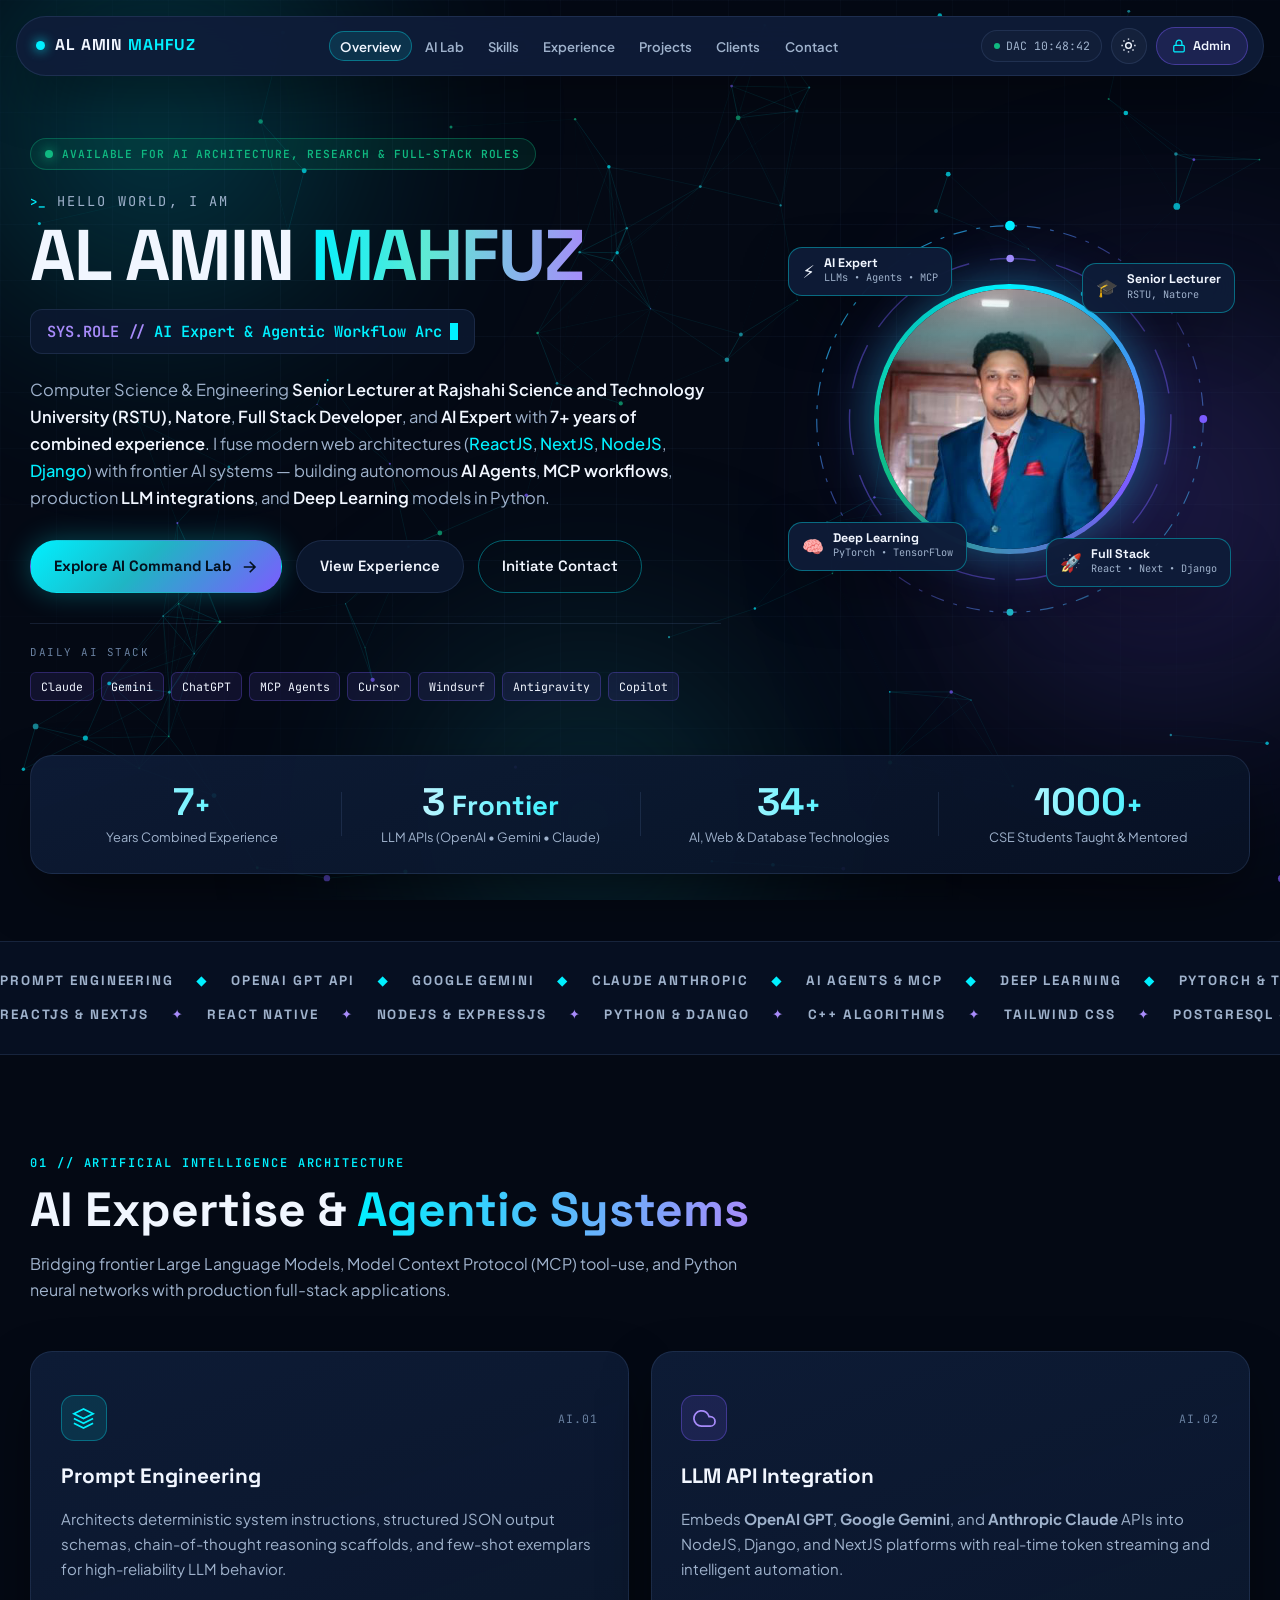
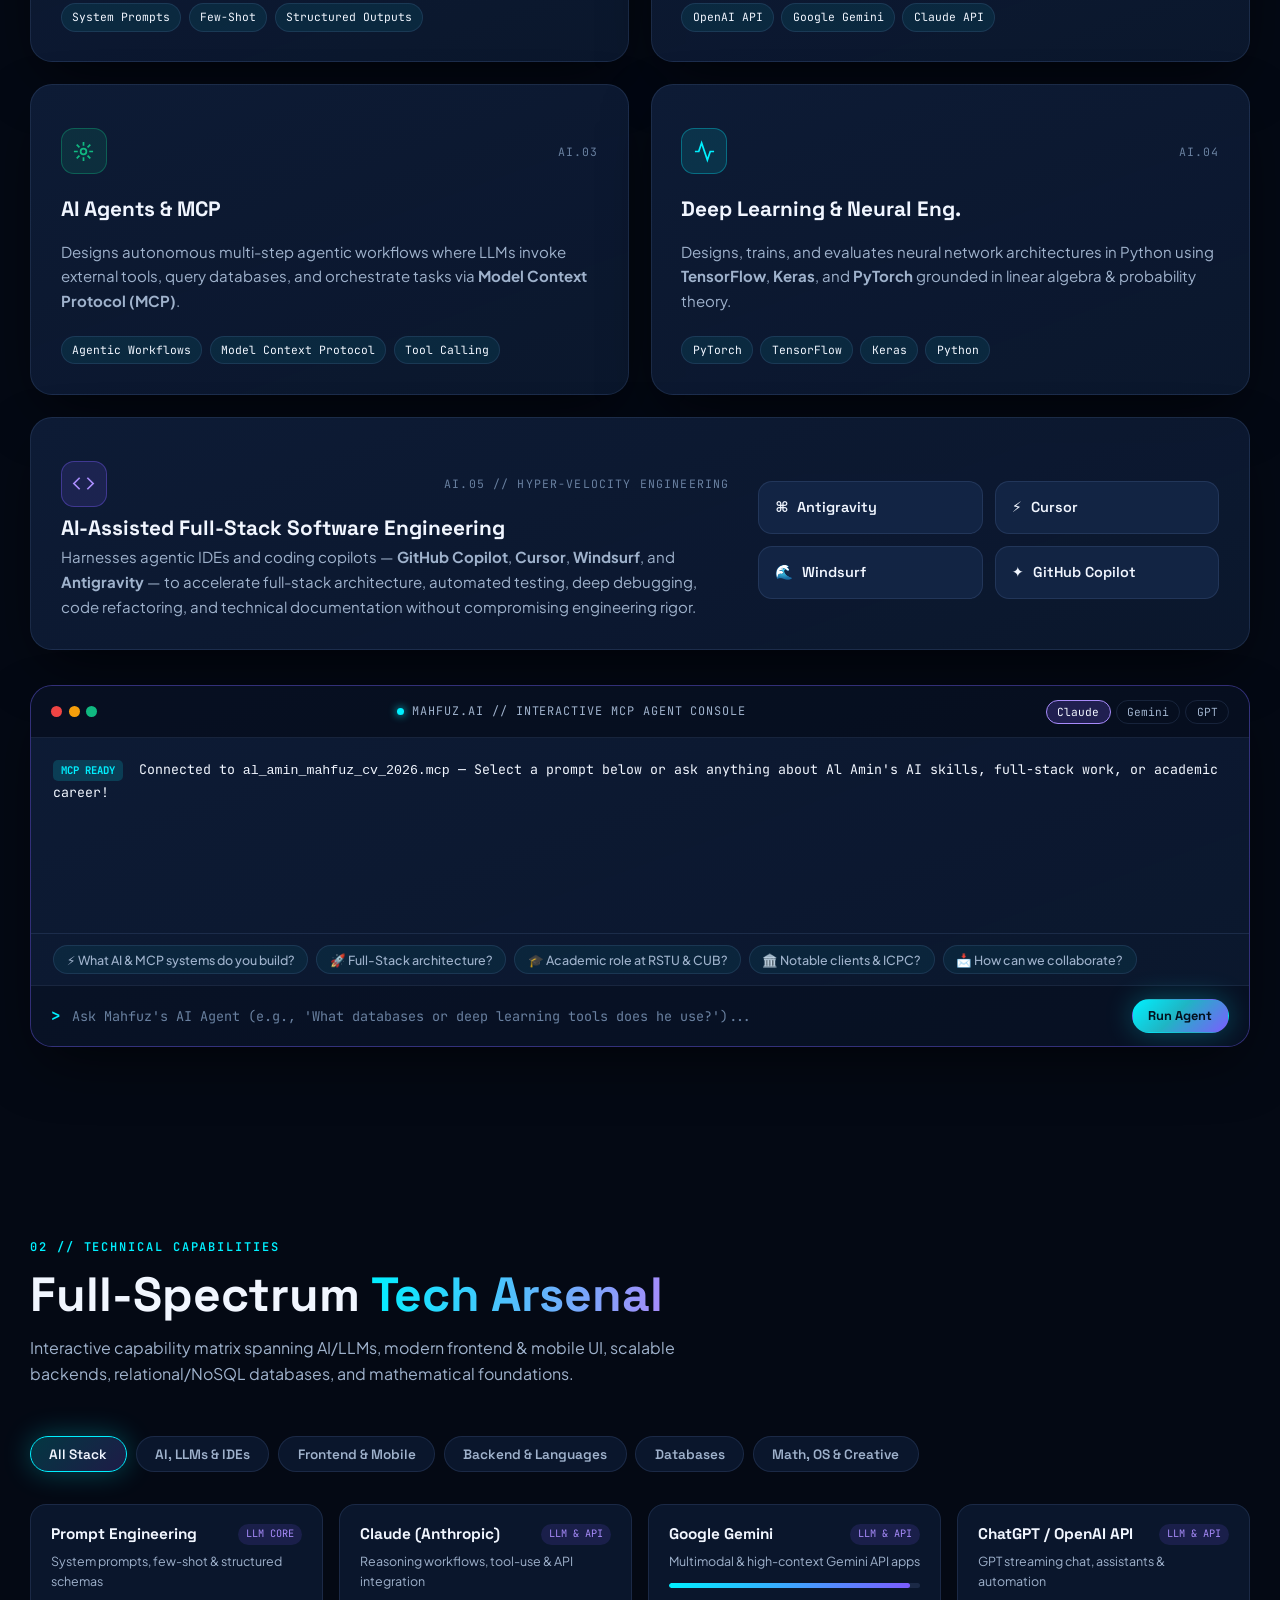
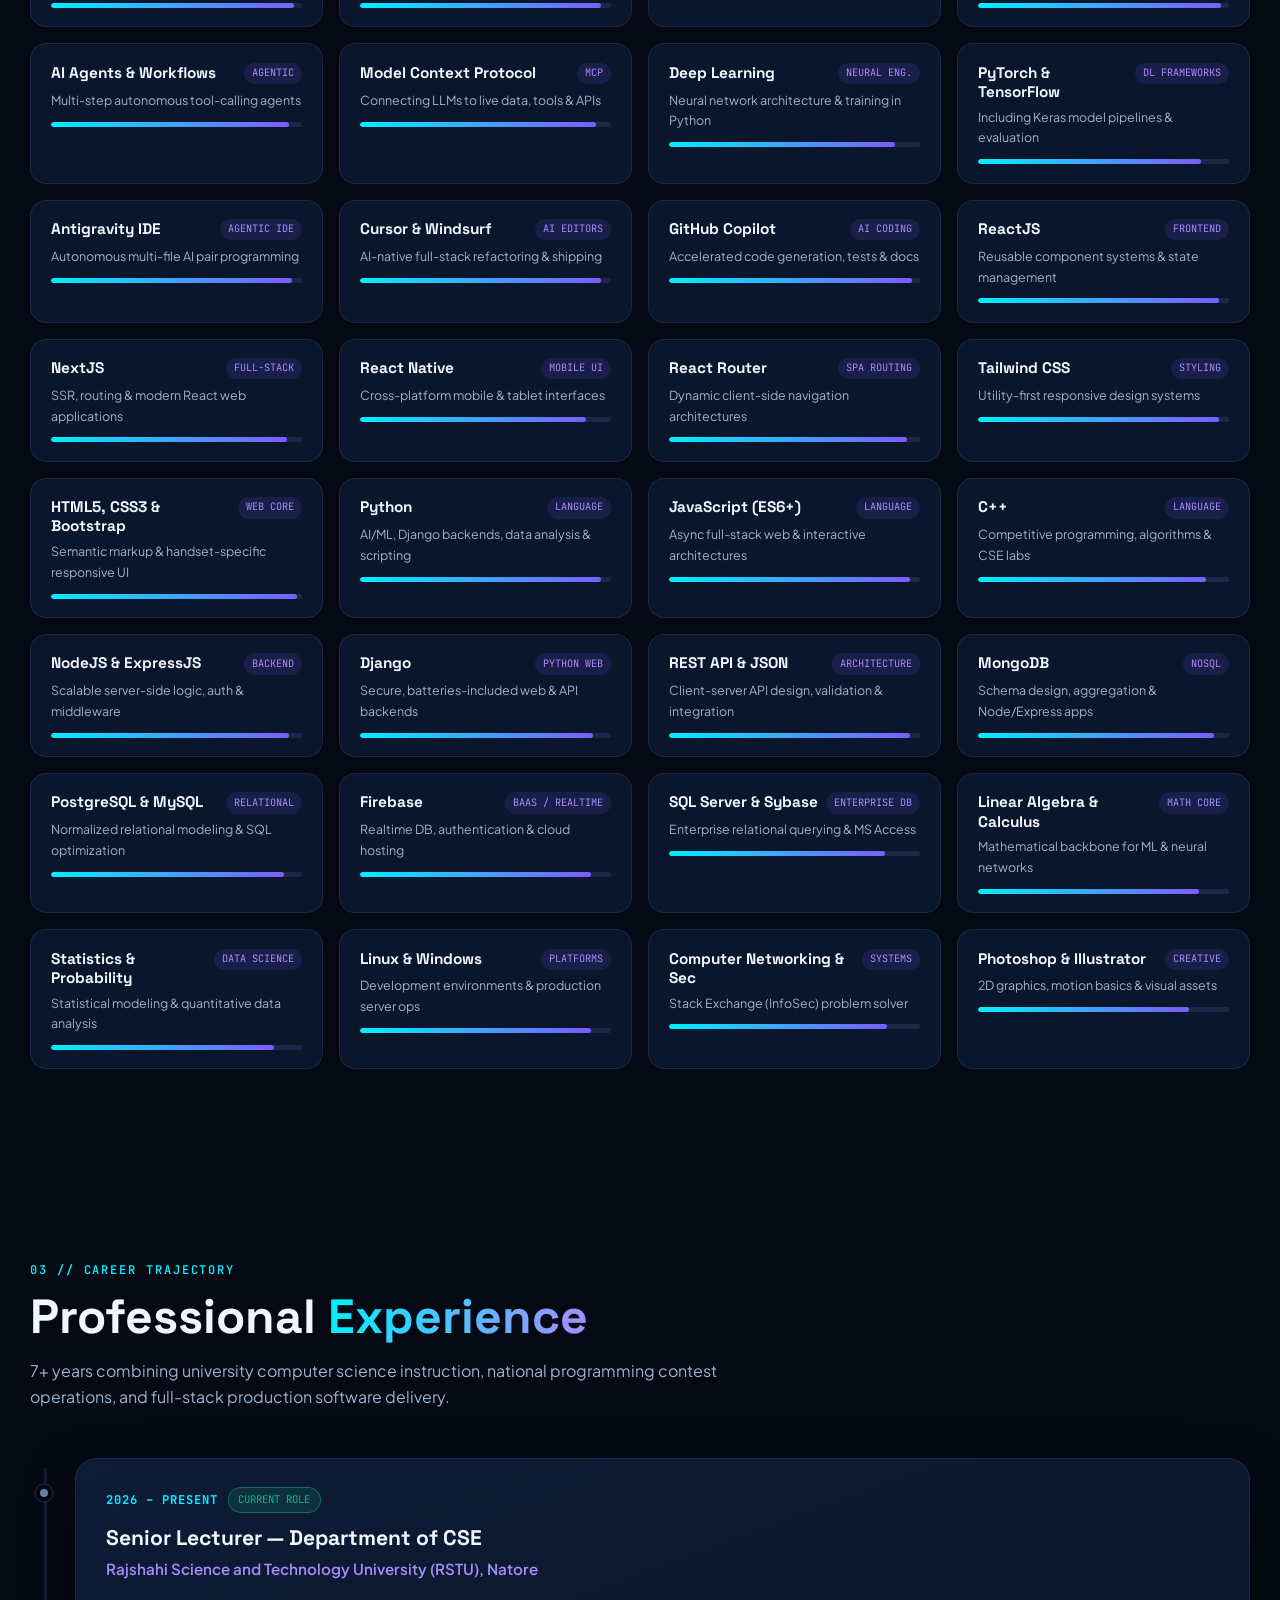
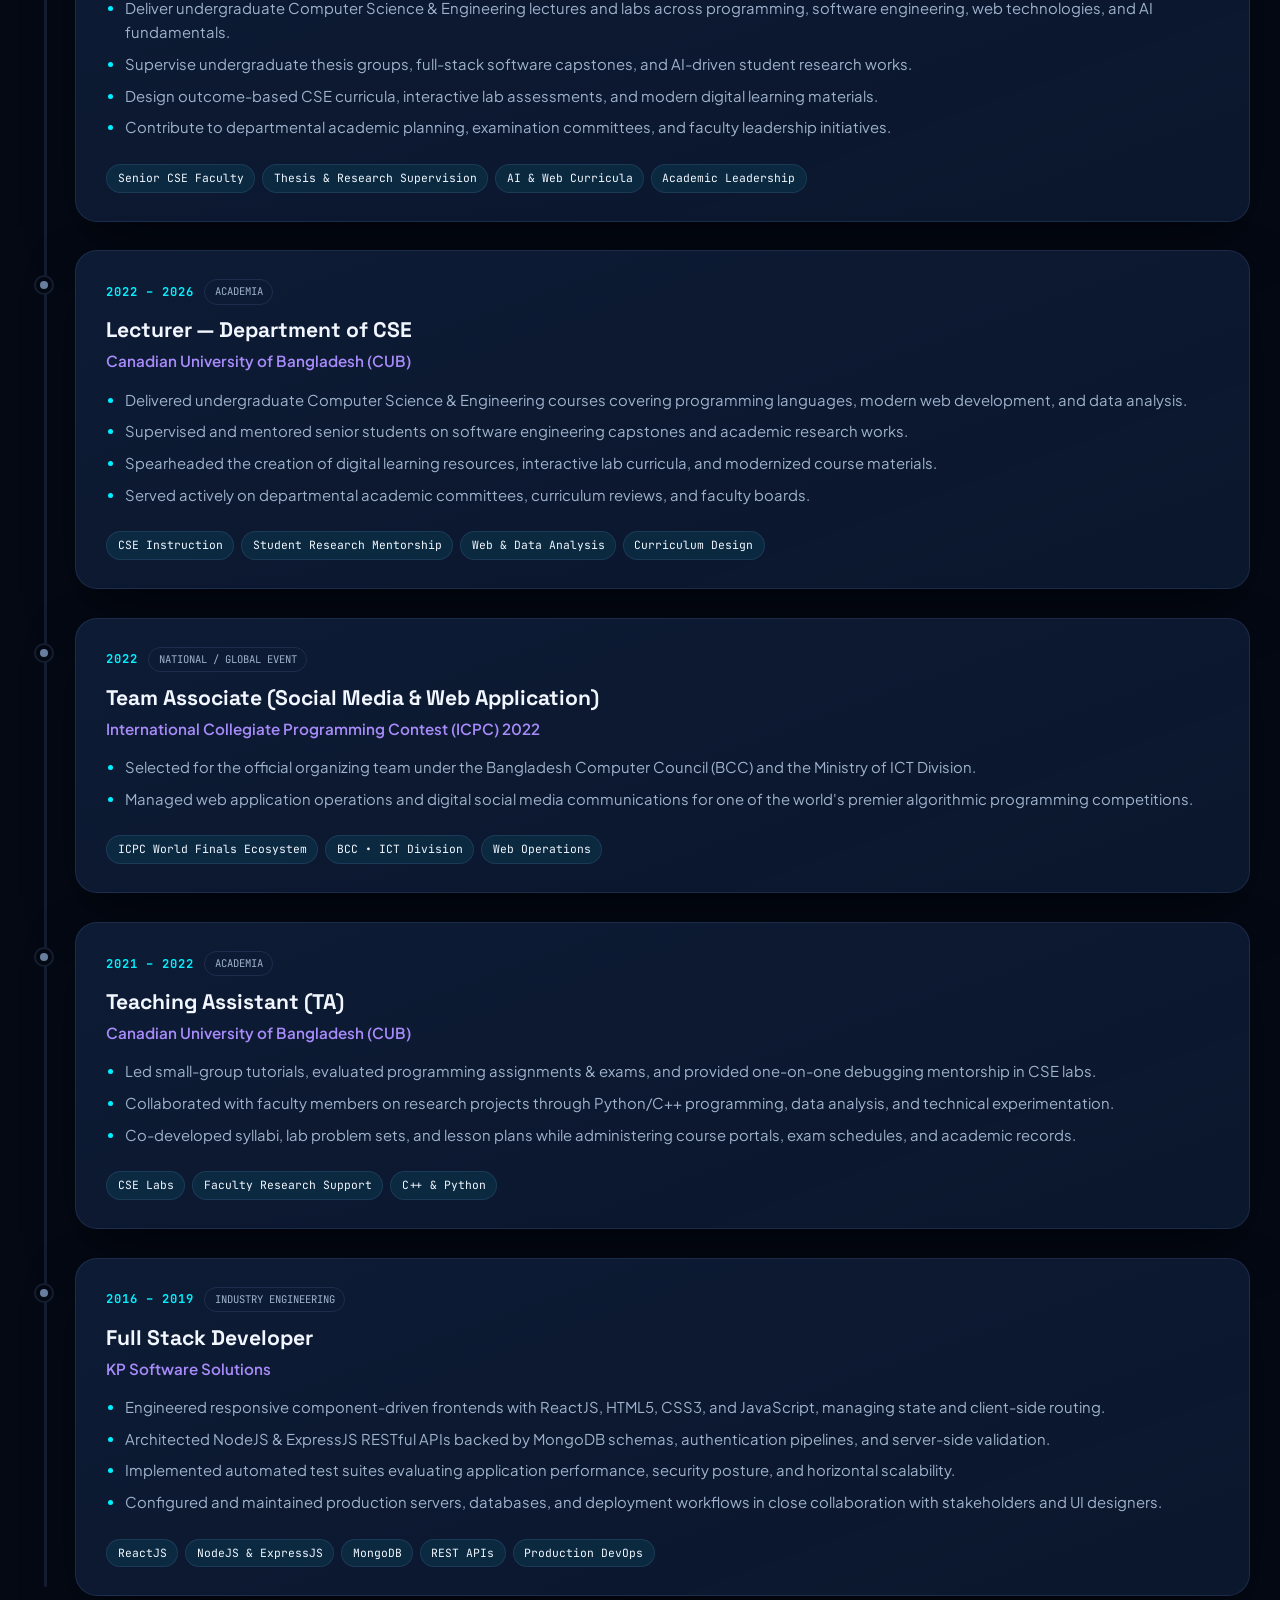
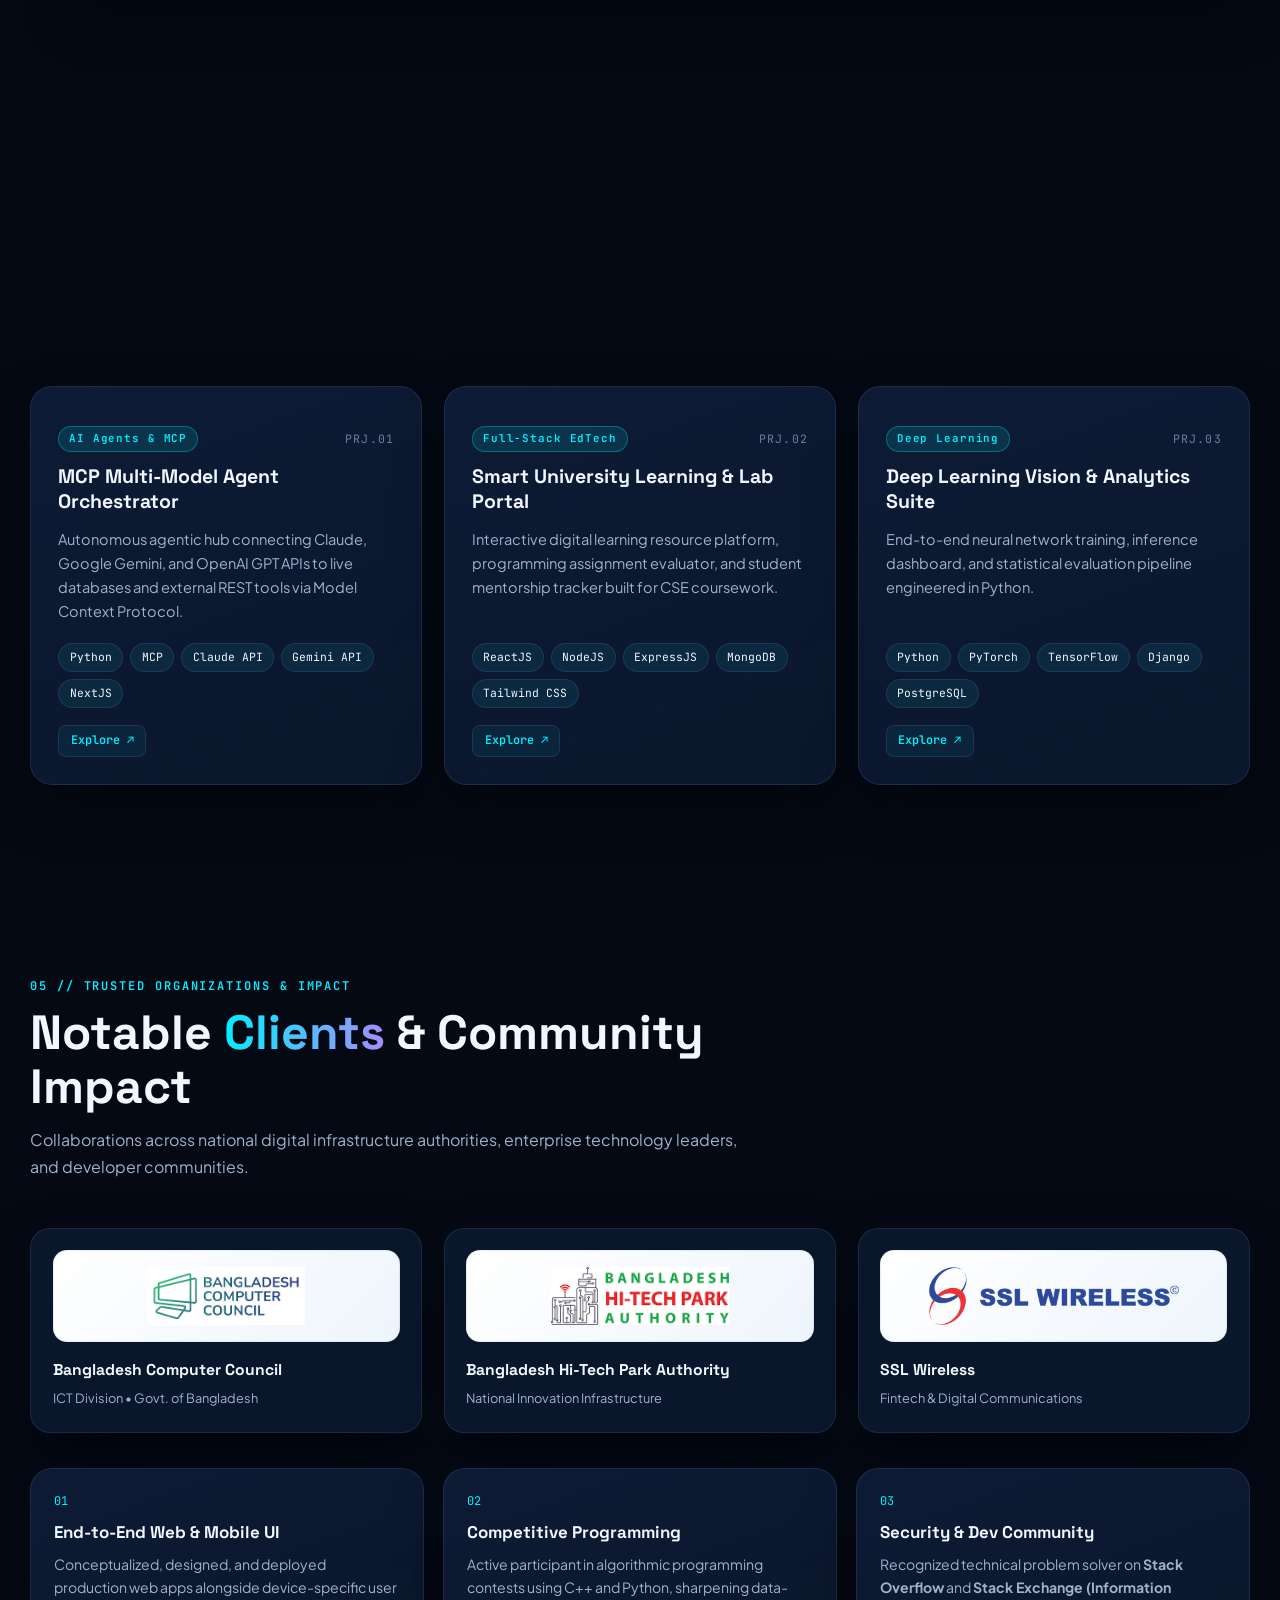
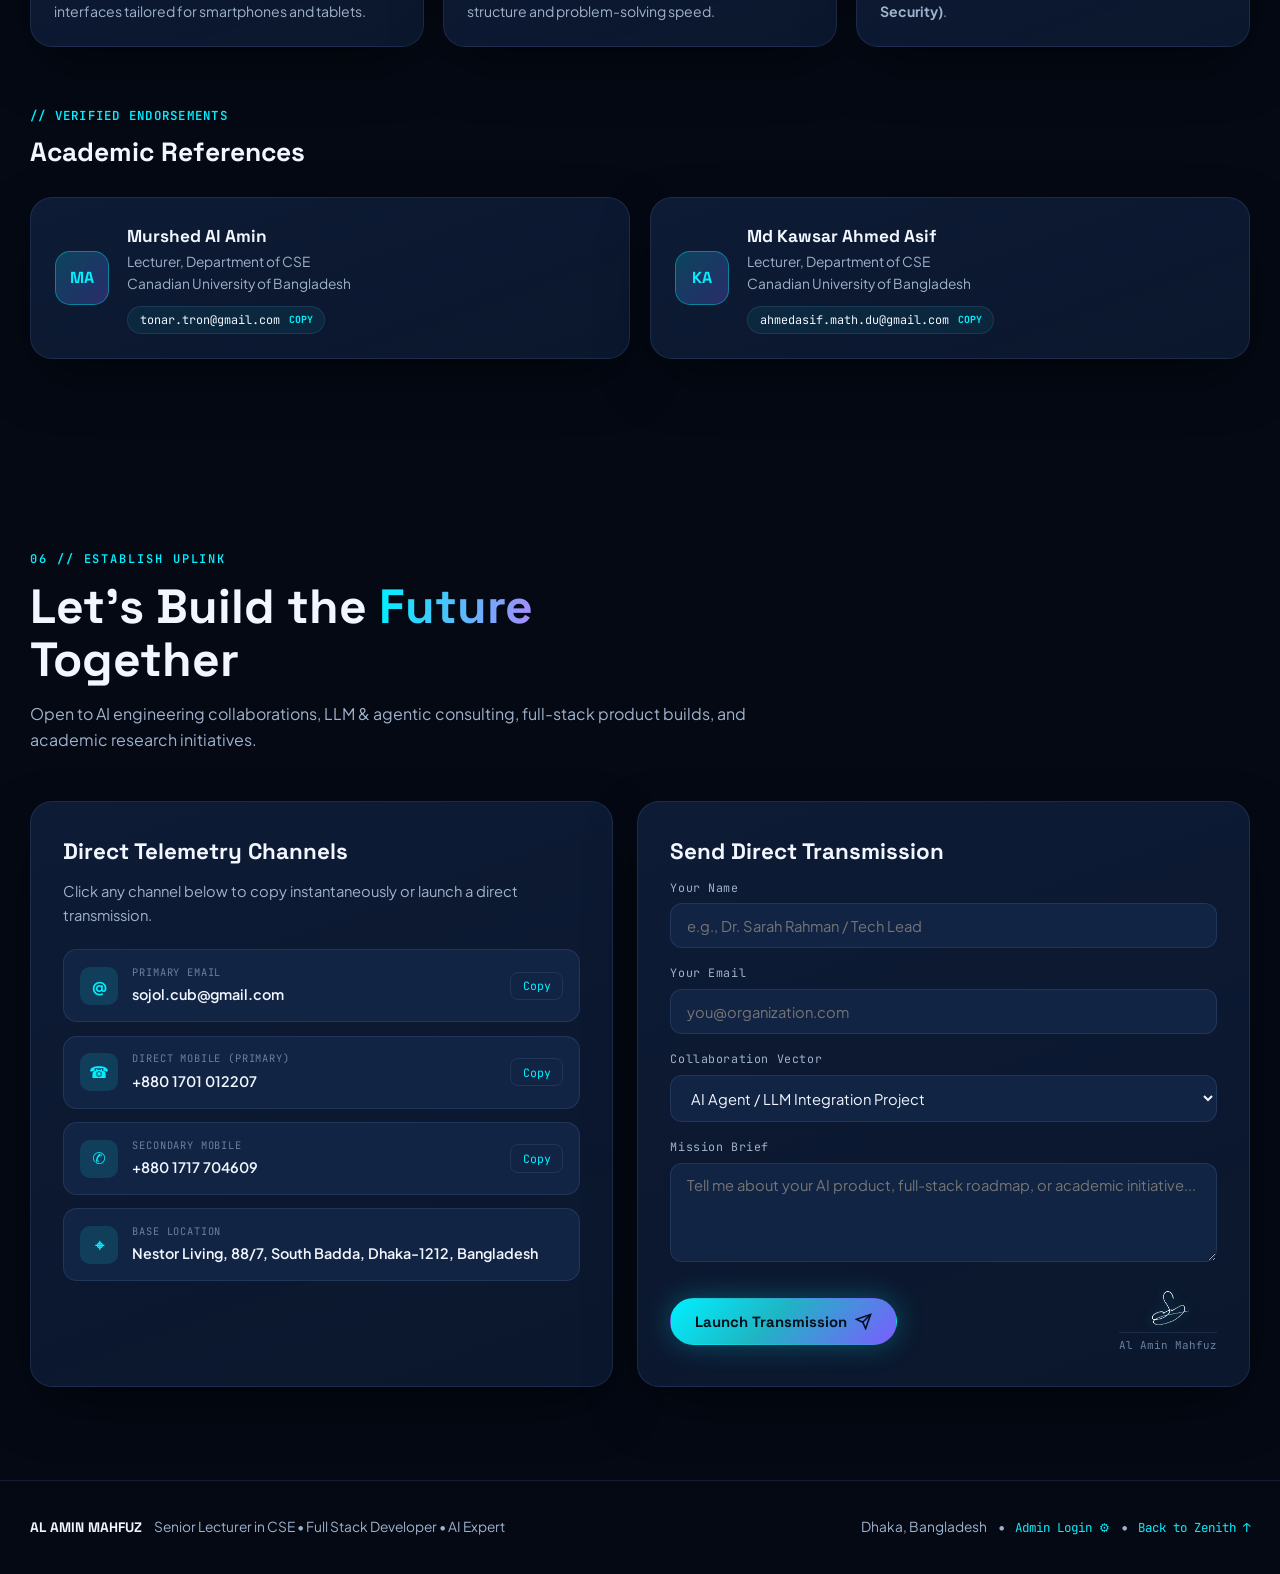
==== commit 64567ad8: "chore: remove CV download options and CV asset files from public site" ====
--- a/index.html
+++ b/index.html
@@ -97,13 +97,6 @@
           <span>Admin</span>
         </a>
 
-        <a href="assets/Al_Amin_Mahfuz_CV_2026.pdf" download="Al Amin Mahfuz CV - Updated 2026.pdf" class="btn btn-sm btn-glow magnetic" data-cv-download="pdf-nav" data-cursor="PDF">
-          <span>CV 2026</span>
-          <svg viewBox="0 0 24 24" width="15" height="15" fill="none" stroke="currentColor" stroke-width="2.2">
-            <path d="M21 15v4a2 2 0 0 1-2 2H5a2 2 0 0 1-2-2v-4M7 10l5 5 5-5M12 15V3"/>
-          </svg>
-        </a>
-
         <button id="mobile-menu-btn" class="icon-btn mobile-only" type="button" aria-label="Open menu" aria-expanded="false">
           <svg viewBox="0 0 24 24" width="20" height="20" fill="none" stroke="currentColor" stroke-width="2">
             <path d="M4 7h16M4 12h16M4 17h16"/>
@@ -154,14 +147,8 @@
                 <path d="M5 12h14M13 5l7 7-7 7"/>
               </svg>
             </a>
-            <a href="assets/Al_Amin_Mahfuz_CV_2026.pdf" download="Al Amin Mahfuz CV - Updated 2026.pdf" class="btn btn-glass magnetic" data-cv-download="pdf-hero" data-cursor="DOWNLOAD">
-              <svg viewBox="0 0 24 24" width="18" height="18" fill="none" stroke="currentColor" stroke-width="2">
-                <path d="M14 2H6a2 2 0 0 0-2 2v16a2 2 0 0 0 2 2h12a2 2 0 0 0 2-2V8z"/>
-                <polyline points="14 2 14 8 20 8"/>
-                <line x1="12" y1="18" x2="12" y2="12"/>
-                <polyline points="9 15 12 18 15 15"/>
-              </svg>
-              <span>Download CV (PDF)</span>
+            <a href="#experience" class="btn btn-glass magnetic" data-cursor="CAREER">
+              <span>View Experience</span>
             </a>
             <a href="#contact" class="btn btn-outline magnetic" data-cursor="CONNECT">
               <span>Initiate Contact</span>
@@ -815,7 +802,7 @@
         </div>
 
         <div class="contact-grid">
-          <!-- Direct Channels + Downloadable CV Vault -->
+          <!-- Direct Telemetry Channels -->
           <div class="contact-info-panel spotlight-card reveal-left">
             <h3>Direct Telemetry Channels</h3>
             <p class="contact-lead">
@@ -858,21 +845,6 @@
                 </div>
               </div>
             </div>
-
-            <div class="cv-vault">
-              <div class="vault-text">
-                <span class="mono-accent">UPDATED 2026 EDITION</span>
-                <strong>Download Official Curriculum Vitae</strong>
-              </div>
-              <div class="vault-actions">
-                <a href="assets/Al_Amin_Mahfuz_CV_2026.pdf" download="Al Amin Mahfuz CV - Updated 2026.pdf" class="btn btn-sm btn-primary magnetic" data-cv-download="pdf-vault" data-cursor="PDF">
-                  PDF Version
-                </a>
-                <a href="assets/Al_Amin_Mahfuz_CV_2026.docx" download="Al Amin Mahfuz CV - Updated 2026.docx" class="btn btn-sm btn-outline magnetic" data-cv-download="docx-vault" data-cursor="DOCX">
-                  Word (DOCX)
-                </a>
-              </div>
-            </div>
           </div>
 
           <!-- Interactive Transmission Composer -->
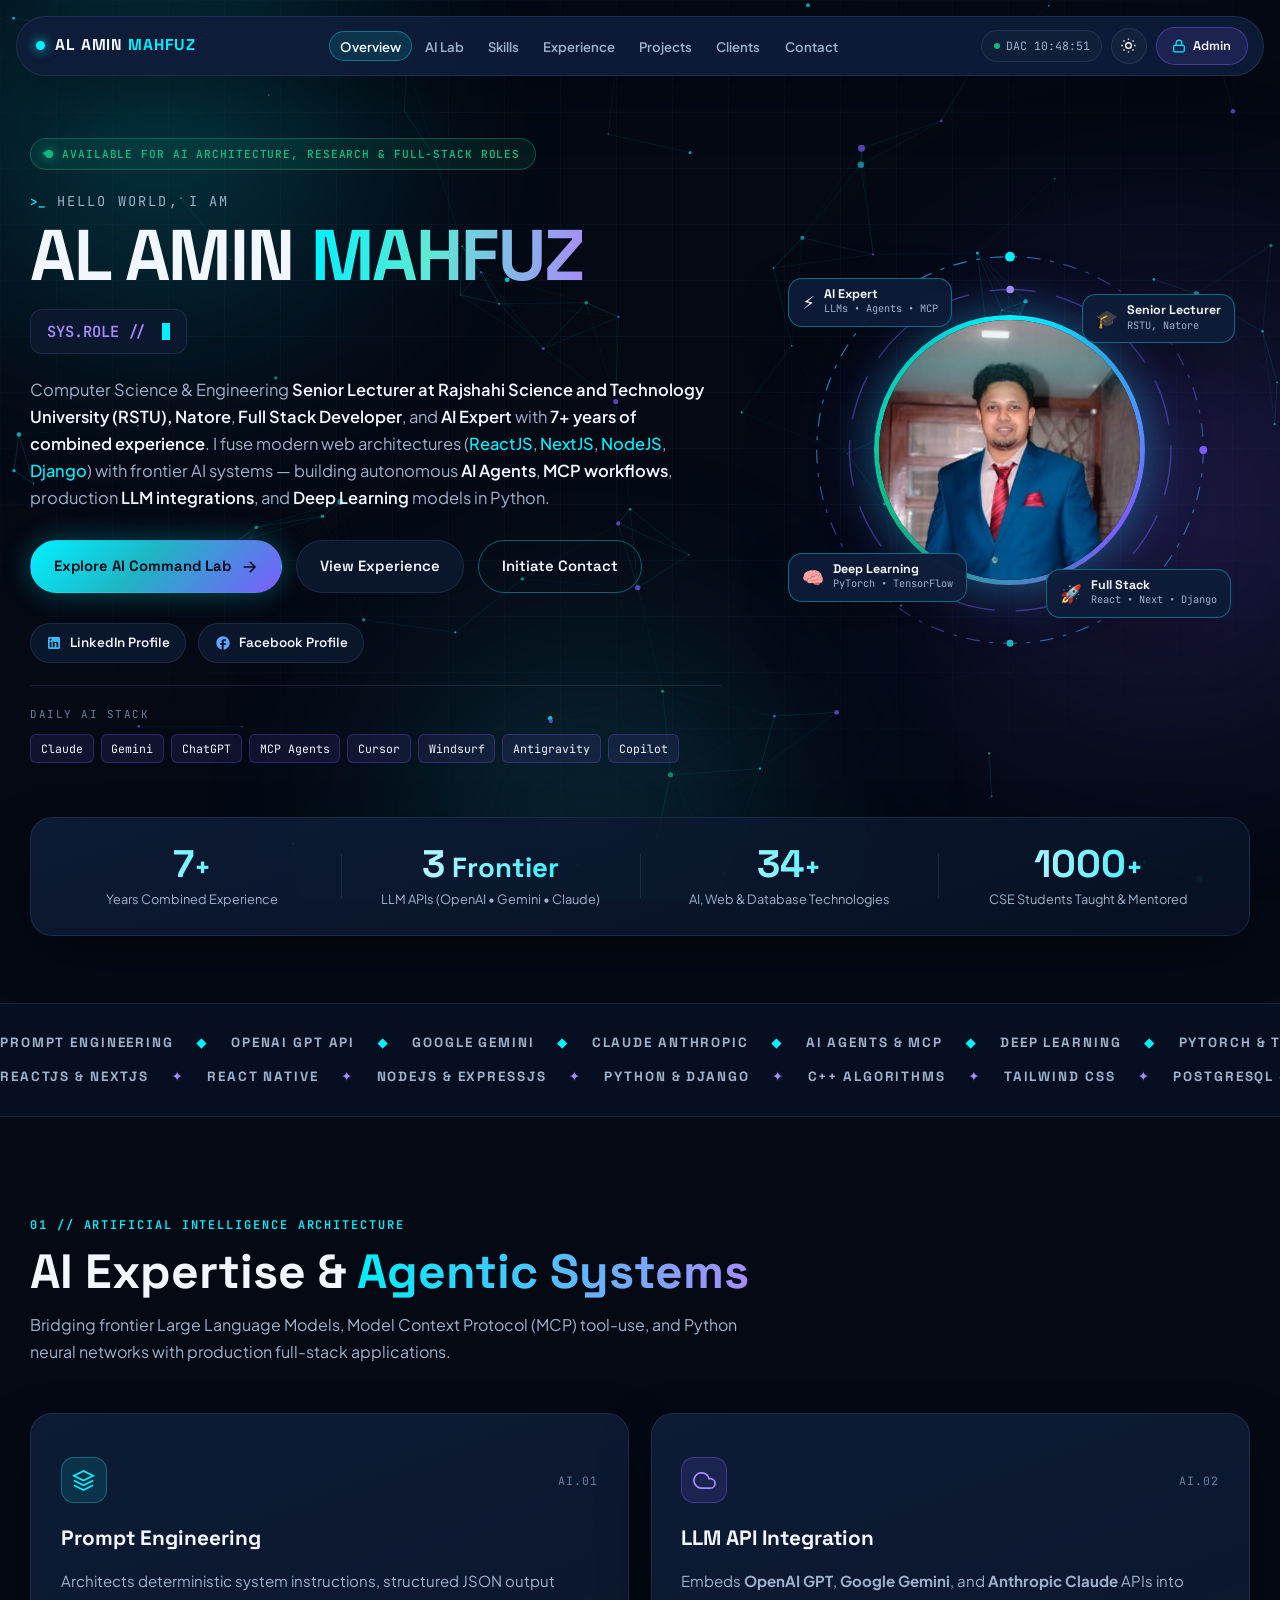
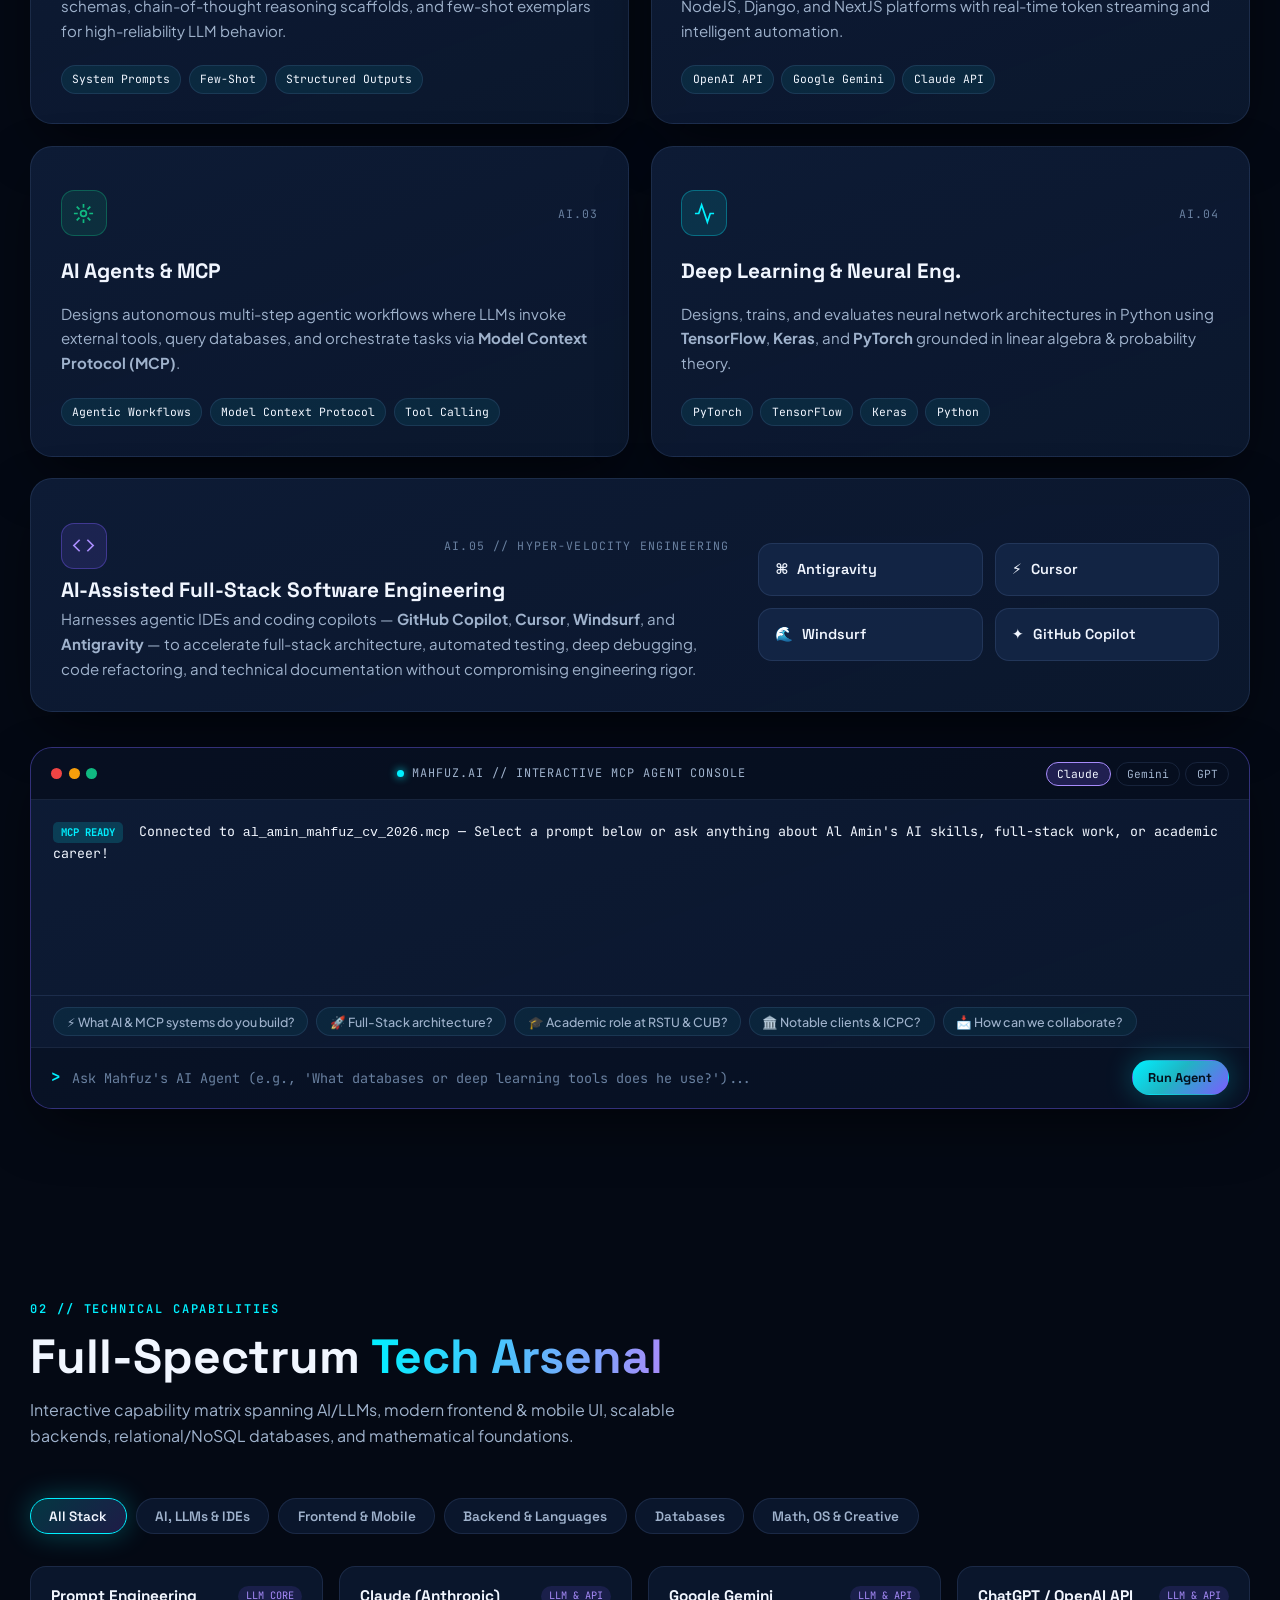
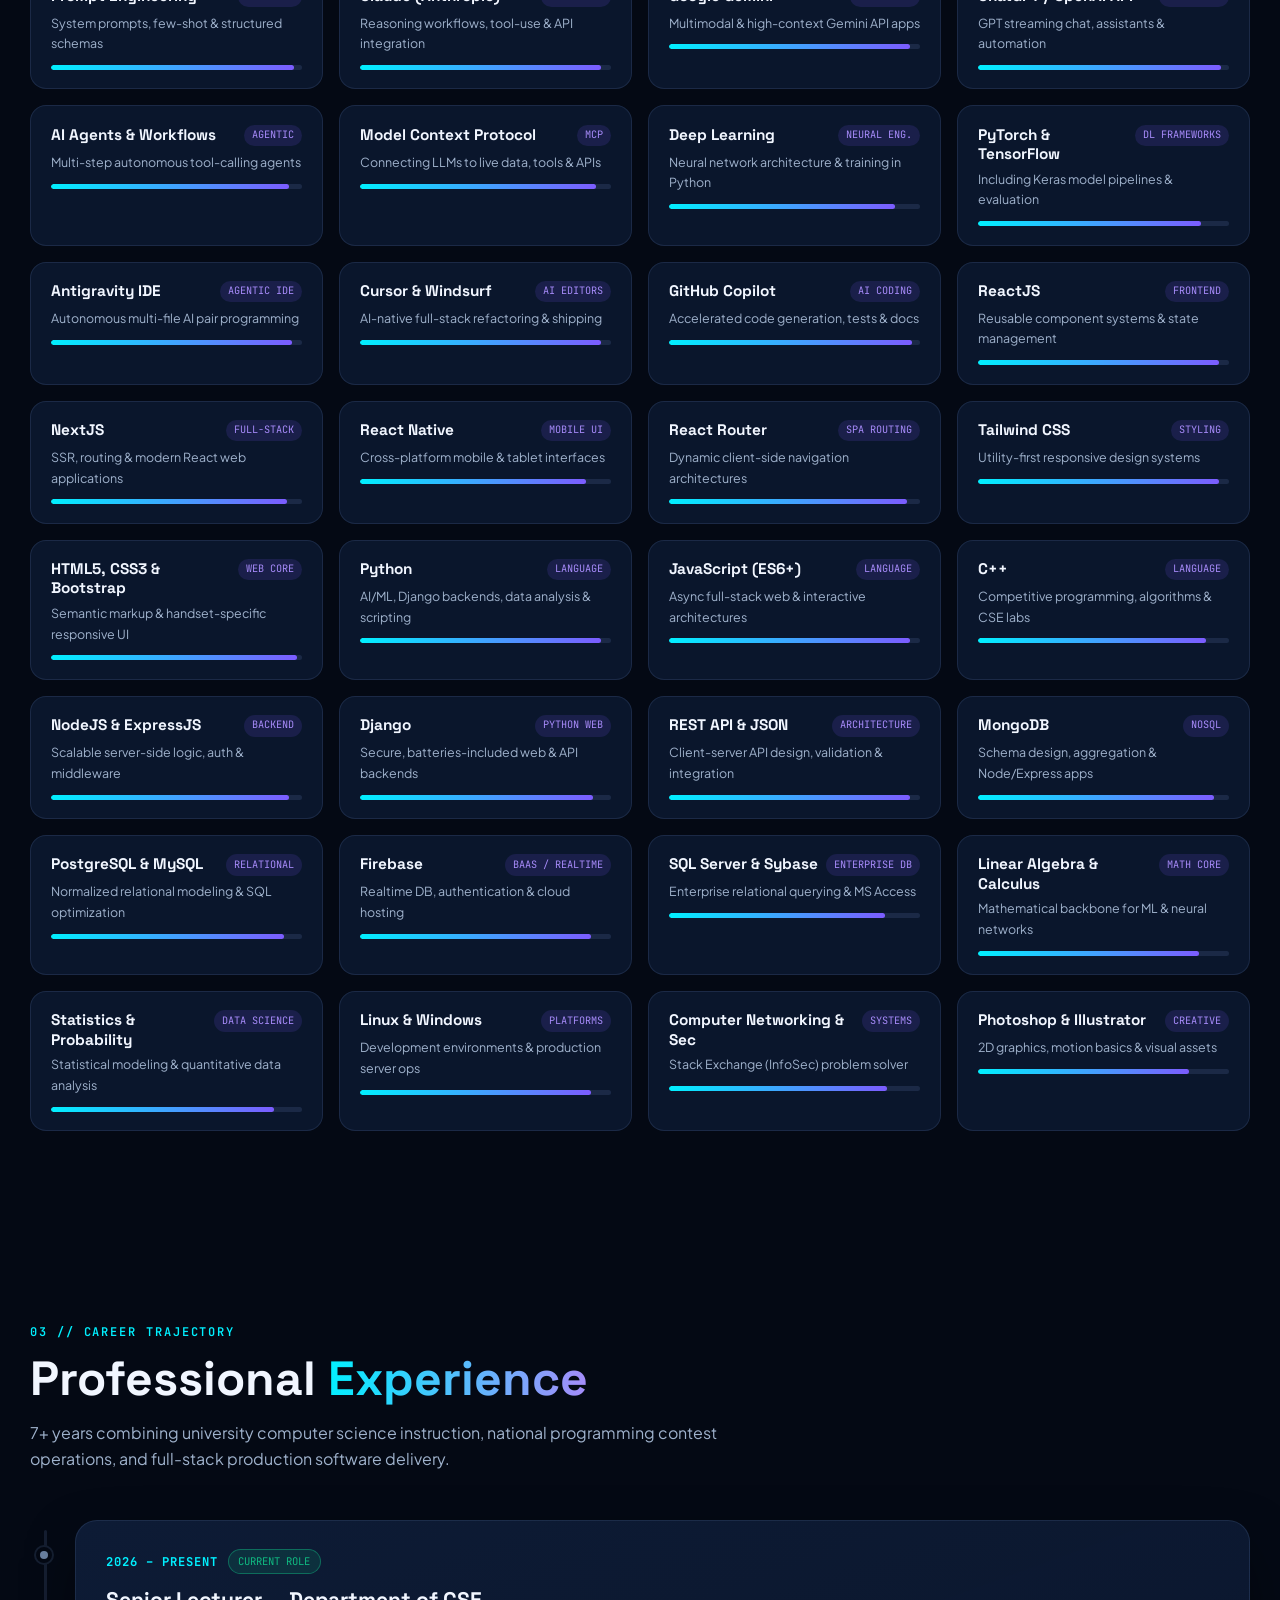
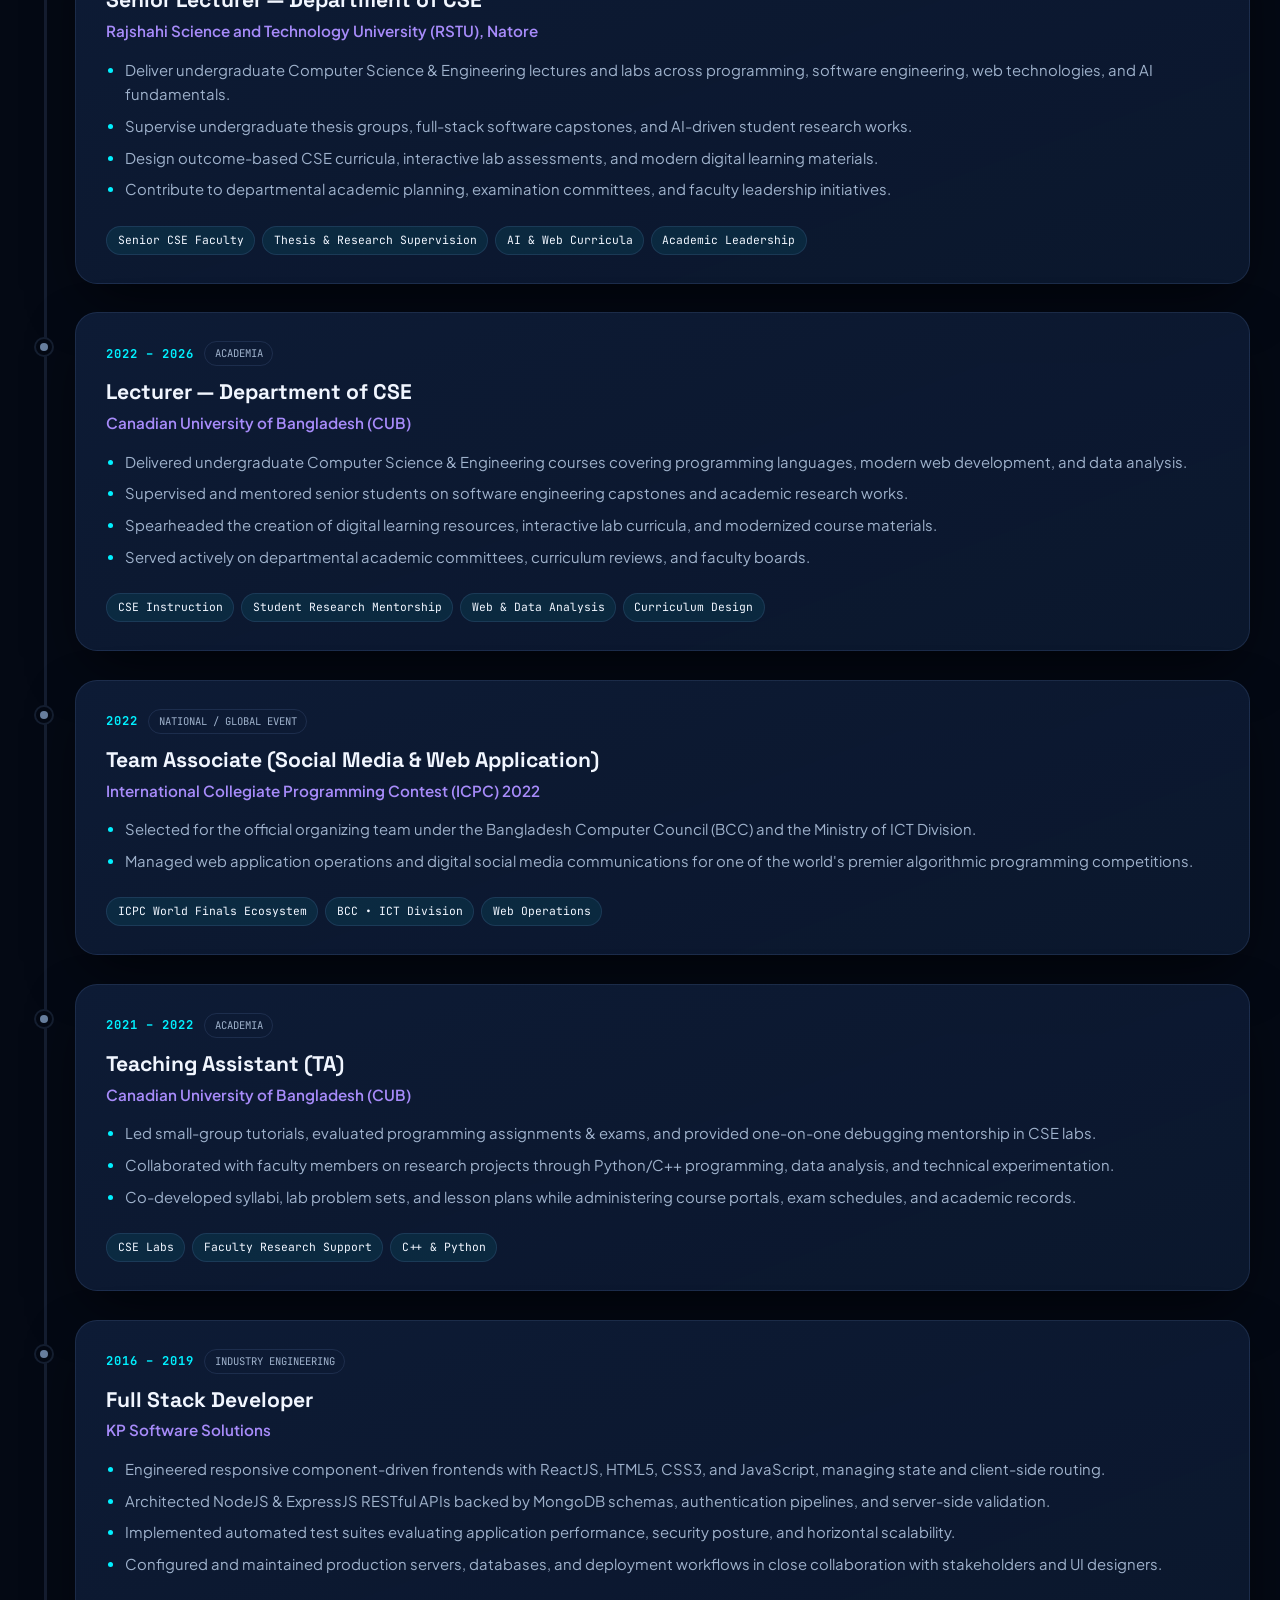
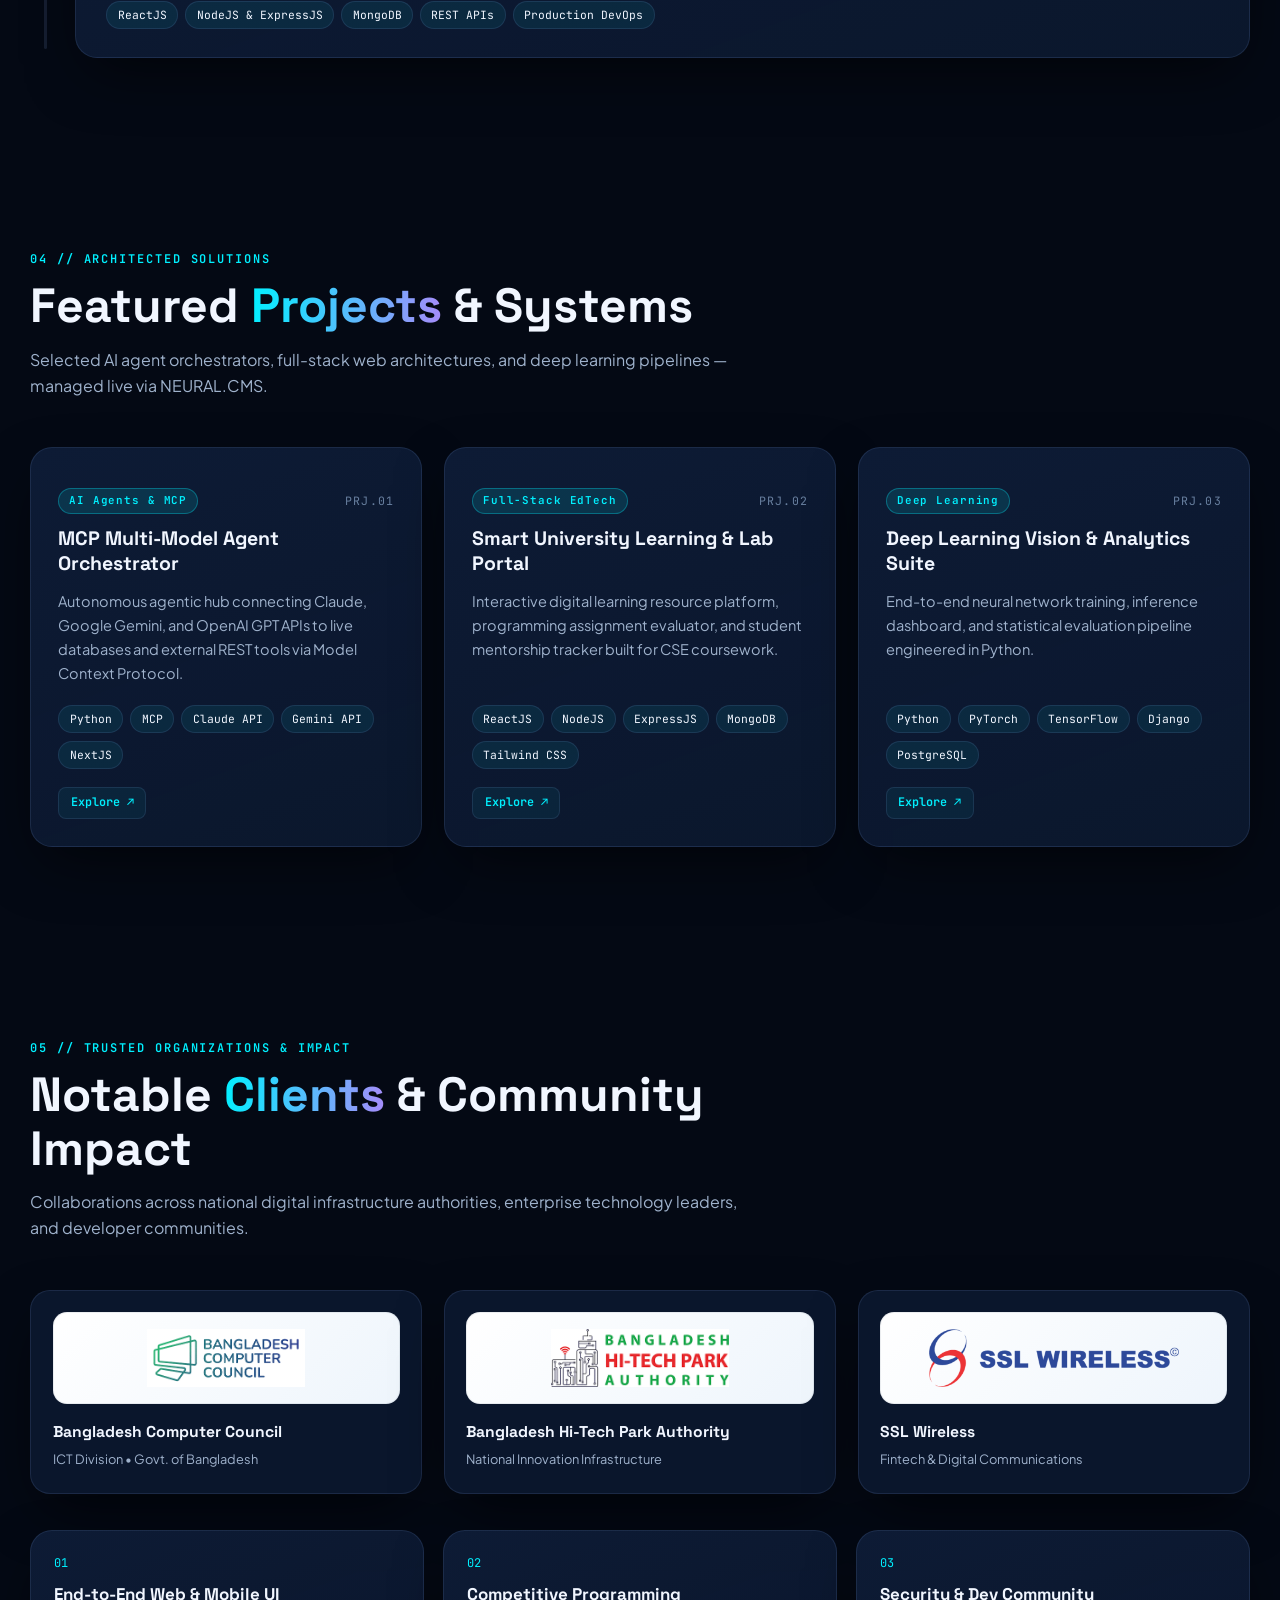
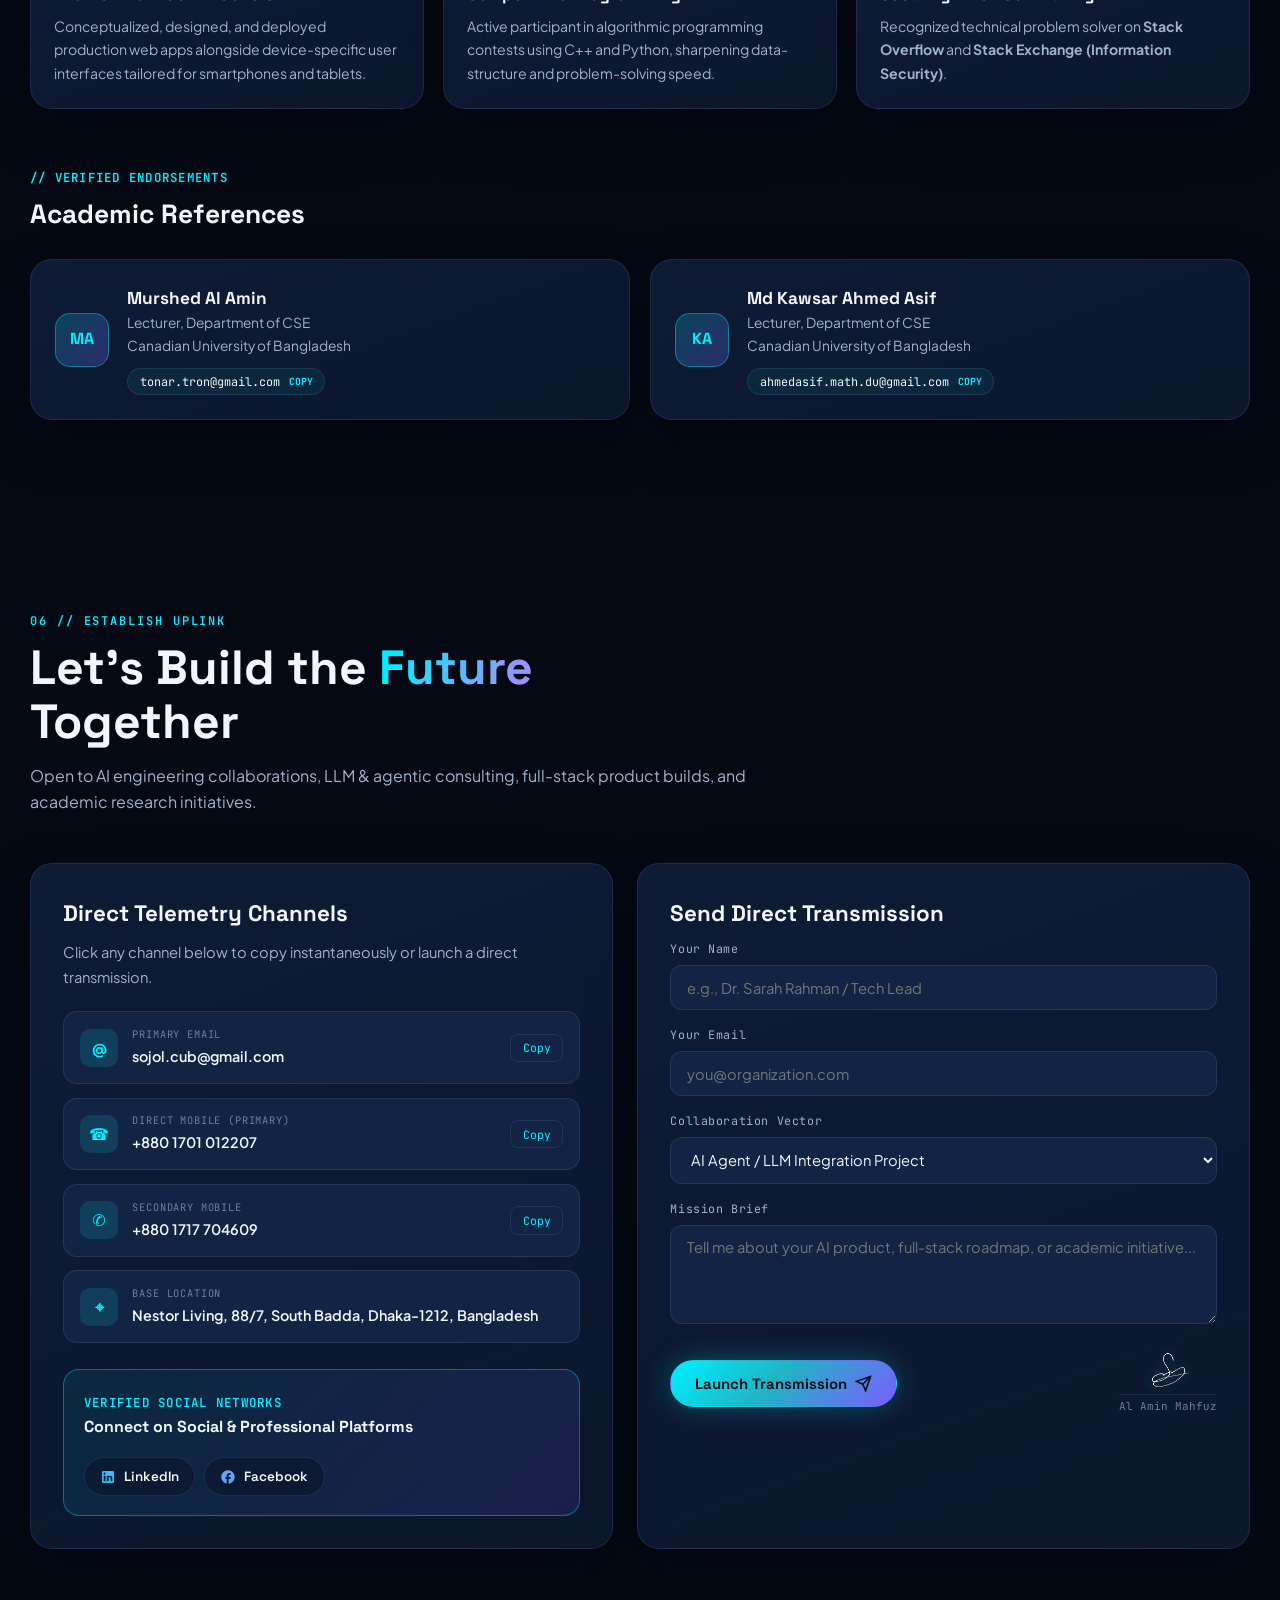
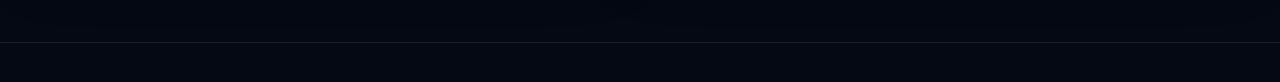
==== commit c65ce7ce: "feat: add LinkedIn and Facebook profile links across portfolio & admin CMS" ====
--- a/index.html
+++ b/index.html
@@ -152,6 +152,37 @@
             </a>
             <a href="#contact" class="btn btn-outline magnetic" data-cursor="CONNECT">
               <span>Initiate Contact</span>
+            </a>
+          </div>
+
+          <!-- Social & Professional Profiles -->
+          <div class="hero-social-row reveal-up" style="--delay: 0.35s">
+            <a
+              href="https://bd.linkedin.com/in/al-amin-mahfuz-05860220b"
+              target="_blank"
+              rel="noopener noreferrer"
+              class="social-pill social-linkedin magnetic"
+              data-social-linkedin
+              data-cursor="LINKEDIN"
+            >
+              <svg viewBox="0 0 24 24" width="16" height="16" fill="currentColor" aria-hidden="true">
+                <path d="M19 3a2 2 0 0 1 2 2v14a2 2 0 0 1-2 2H5a2 2 0 0 1-2-2V5a2 2 0 0 1 2-2h14m-.5 15.5v-5.3a3.26 3.26 0 0 0-3.26-3.26c-.85 0-1.84.52-2.28 1.3v-1.11h-2.79v8.37h2.79v-4.93c0-.77.62-1.4 1.39-1.4a1.4 1.4 0 0 1 1.4 1.4v4.93h2.75M6.88 8.56a1.68 1.68 0 0 0 1.68-1.68c0-.93-.75-1.69-1.68-1.69a1.69 1.69 0 0 0-1.69 1.69c0 .93.76 1.68 1.69 1.68m1.39 9.94v-8.37H5.5v8.37h2.77z"/>
+              </svg>
+              <span>LinkedIn Profile</span>
+            </a>
+
+            <a
+              href="https://web.facebook.com/alaminmahfuz.sojol/"
+              target="_blank"
+              rel="noopener noreferrer"
+              class="social-pill social-facebook magnetic"
+              data-social-facebook
+              data-cursor="FACEBOOK"
+            >
+              <svg viewBox="0 0 24 24" width="16" height="16" fill="currentColor" aria-hidden="true">
+                <path d="M22 12c0-5.52-4.48-10-10-10S2 6.48 2 12c0 4.84 3.44 8.87 8 9.8V15H8v-3h2V9.5C10 7.57 11.57 6 13.5 6H16v3h-2c-.55 0-1 .45-1 1v2h3v3h-3v6.95c5.05-.5 9-4.76 9-9.95z"/>
+              </svg>
+              <span>Facebook Profile</span>
             </a>
           </div>
 
@@ -845,6 +876,41 @@
                 </div>
               </div>
             </div>
+
+            <div class="social-uplink-dock">
+              <div class="vault-text">
+                <span class="mono-accent">VERIFIED SOCIAL NETWORKS</span>
+                <strong>Connect on Social &amp; Professional Platforms</strong>
+              </div>
+              <div class="vault-actions">
+                <a
+                  href="https://bd.linkedin.com/in/al-amin-mahfuz-05860220b"
+                  target="_blank"
+                  rel="noopener noreferrer"
+                  class="social-pill social-linkedin magnetic"
+                  data-social-linkedin
+                  data-cursor="LINKEDIN"
+                >
+                  <svg viewBox="0 0 24 24" width="16" height="16" fill="currentColor" aria-hidden="true">
+                    <path d="M19 3a2 2 0 0 1 2 2v14a2 2 0 0 1-2 2H5a2 2 0 0 1-2-2V5a2 2 0 0 1 2-2h14m-.5 15.5v-5.3a3.26 3.26 0 0 0-3.26-3.26c-.85 0-1.84.52-2.28 1.3v-1.11h-2.79v8.37h2.79v-4.93c0-.77.62-1.4 1.39-1.4a1.4 1.4 0 0 1 1.4 1.4v4.93h2.75M6.88 8.56a1.68 1.68 0 0 0 1.68-1.68c0-.93-.75-1.69-1.68-1.69a1.69 1.69 0 0 0-1.69 1.69c0 .93.76 1.68 1.69 1.68m1.39 9.94v-8.37H5.5v8.37h2.77z"/>
+                  </svg>
+                  <span>LinkedIn</span>
+                </a>
+                <a
+                  href="https://web.facebook.com/alaminmahfuz.sojol/"
+                  target="_blank"
+                  rel="noopener noreferrer"
+                  class="social-pill social-facebook magnetic"
+                  data-social-facebook
+                  data-cursor="FACEBOOK"
+                >
+                  <svg viewBox="0 0 24 24" width="16" height="16" fill="currentColor" aria-hidden="true">
+                    <path d="M22 12c0-5.52-4.48-10-10-10S2 6.48 2 12c0 4.84 3.44 8.87 8 9.8V15H8v-3h2V9.5C10 7.57 11.57 6 13.5 6H16v3h-2c-.55 0-1 .45-1 1v2h3v3h-3v6.95c5.05-.5 9-4.76 9-9.95z"/>
+                  </svg>
+                  <span>Facebook</span>
+                </a>
+              </div>
+            </div>
           </div>
 
           <!-- Interactive Transmission Composer -->
@@ -900,7 +966,9 @@
         <span id="footer-brand-headline">Senior Lecturer in CSE • Full Stack Developer • AI Expert</span>
       </div>
       <div class="footer-meta">
-        <span>Dhaka, Bangladesh</span>
+        <a href="https://bd.linkedin.com/in/al-amin-mahfuz-05860220b" target="_blank" rel="noopener noreferrer" class="back-top magnetic" data-social-linkedin data-cursor="LINKEDIN">LinkedIn ↗</a>
+        <span class="dot-sep">•</span>
+        <a href="https://web.facebook.com/alaminmahfuz.sojol/" target="_blank" rel="noopener noreferrer" class="back-top magnetic" data-social-facebook data-cursor="FACEBOOK">Facebook ↗</a>
         <span class="dot-sep">•</span>
         <a href="admin.html" class="back-top magnetic" data-cursor="ADMIN">Admin Login ⚙</a>
         <span class="dot-sep">•</span>
--- a/styles.css
+++ b/styles.css
@@ -2122,6 +2122,68 @@
 .project-link-btn:hover {
   border-color: var(--cyan);
   background: rgba(0, 240, 255, 0.16);
+}
+
+/* ==================== SOCIAL PROFILE PILLS & CONTACT DOCK ==================== */
+.hero-social-row {
+  display: flex;
+  align-items: center;
+  flex-wrap: wrap;
+  gap: 0.75rem;
+  margin-bottom: 1.4rem;
+}
+
+.social-pill {
+  display: inline-flex;
+  align-items: center;
+  gap: 0.5rem;
+  padding: 0.48rem 0.95rem;
+  border-radius: 999px;
+  font-family: var(--font-display);
+  font-size: 0.84rem;
+  font-weight: 600;
+  color: var(--text-primary);
+  background: var(--bg-surface);
+  border: 1px solid var(--border-subtle);
+  transition: transform 0.25s var(--ease-out-expo), border-color 0.25s, box-shadow 0.25s, background-color 0.25s;
+}
+
+.social-linkedin svg {
+  color: #38bdf8;
+}
+
+.social-facebook svg {
+  color: #60a5fa;
+}
+
+.social-linkedin:hover {
+  border-color: #38bdf8;
+  background: rgba(56, 189, 248, 0.14);
+  box-shadow: 0 0 20px rgba(56, 189, 248, 0.24);
+}
+
+.social-facebook:hover {
+  border-color: #60a5fa;
+  background: rgba(96, 165, 250, 0.14);
+  box-shadow: 0 0 20px rgba(96, 165, 250, 0.24);
+}
+
+.social-uplink-dock {
+  padding: 1.15rem 1.25rem;
+  border-radius: 16px;
+  background: linear-gradient(135deg, rgba(0, 240, 255, 0.08), rgba(124, 92, 255, 0.14));
+  border: 1px solid var(--border-bright);
+  display: flex;
+  align-items: center;
+  justify-content: space-between;
+  flex-wrap: wrap;
+  gap: 1rem;
+}
+
+@media (max-width: 1024px) {
+  .hero-social-row {
+    justify-content: center;
+  }
 }
 
 @media (max-width: 1024px) {
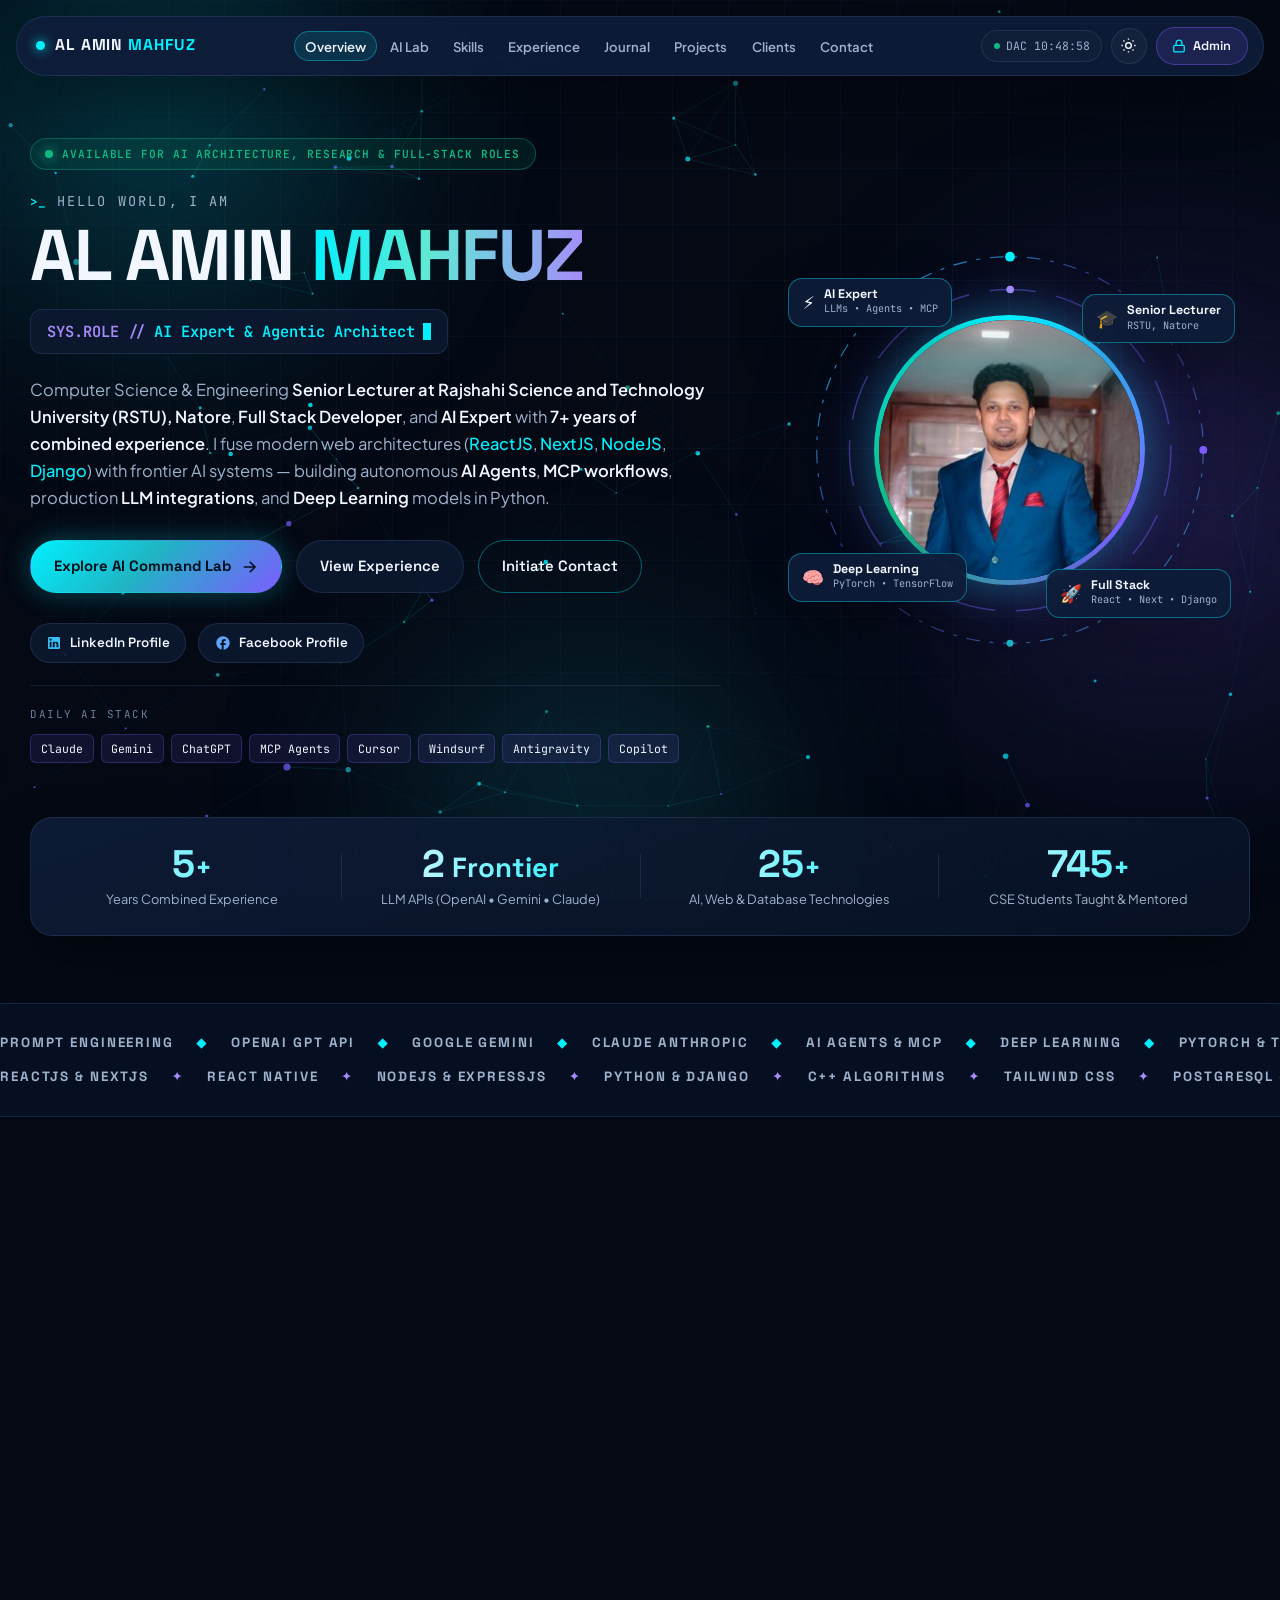
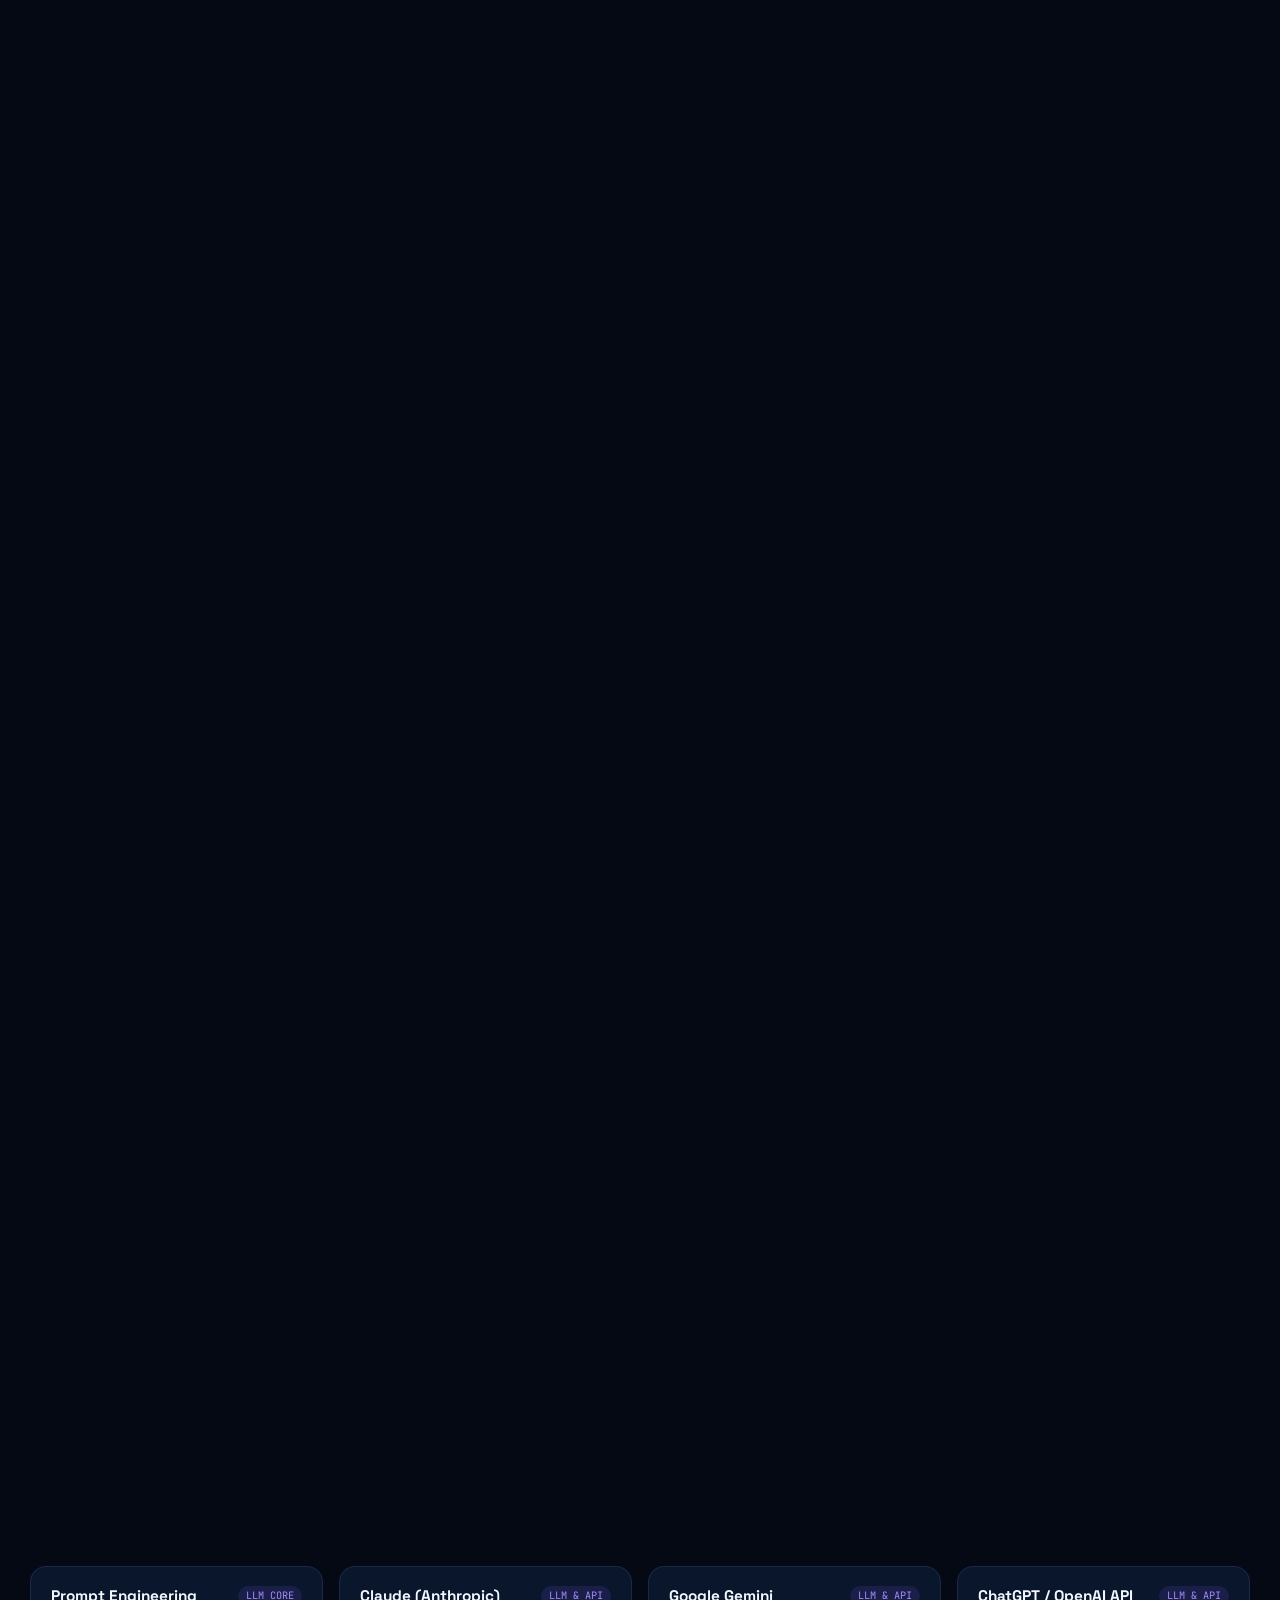
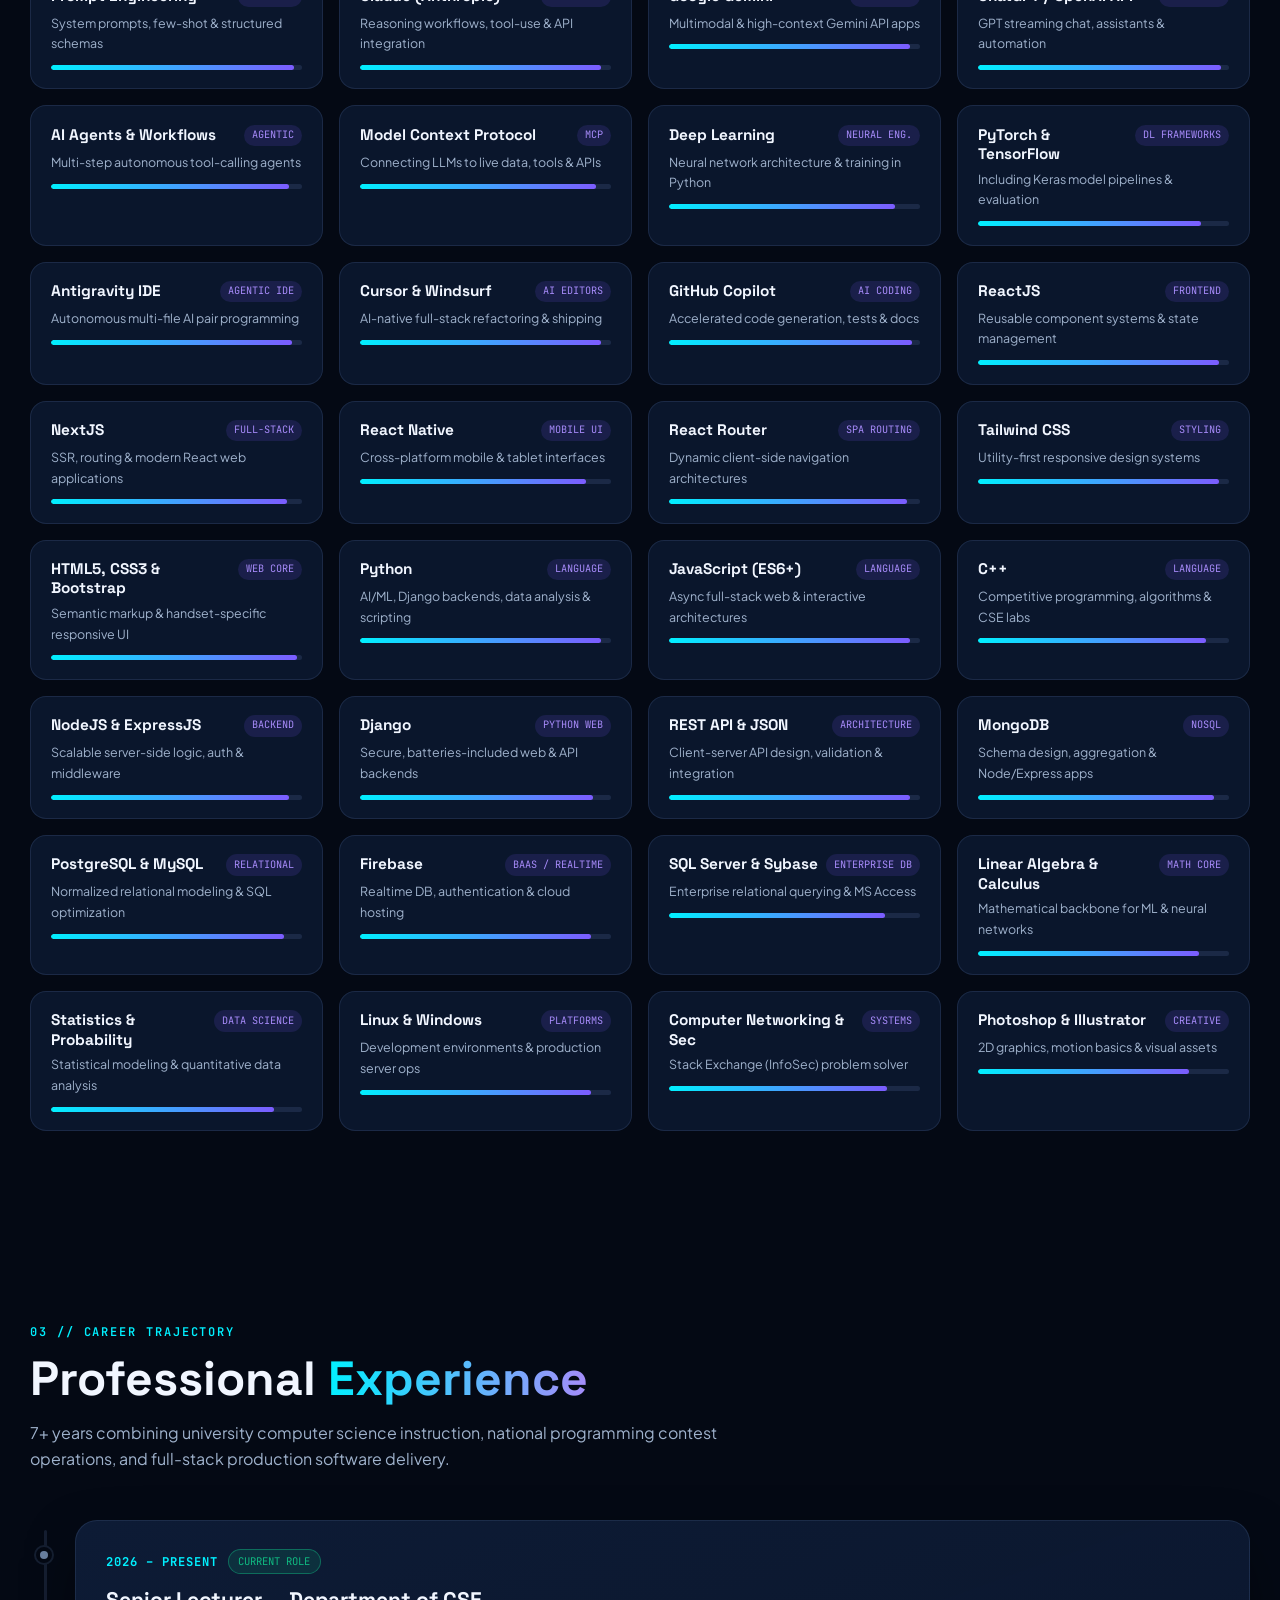
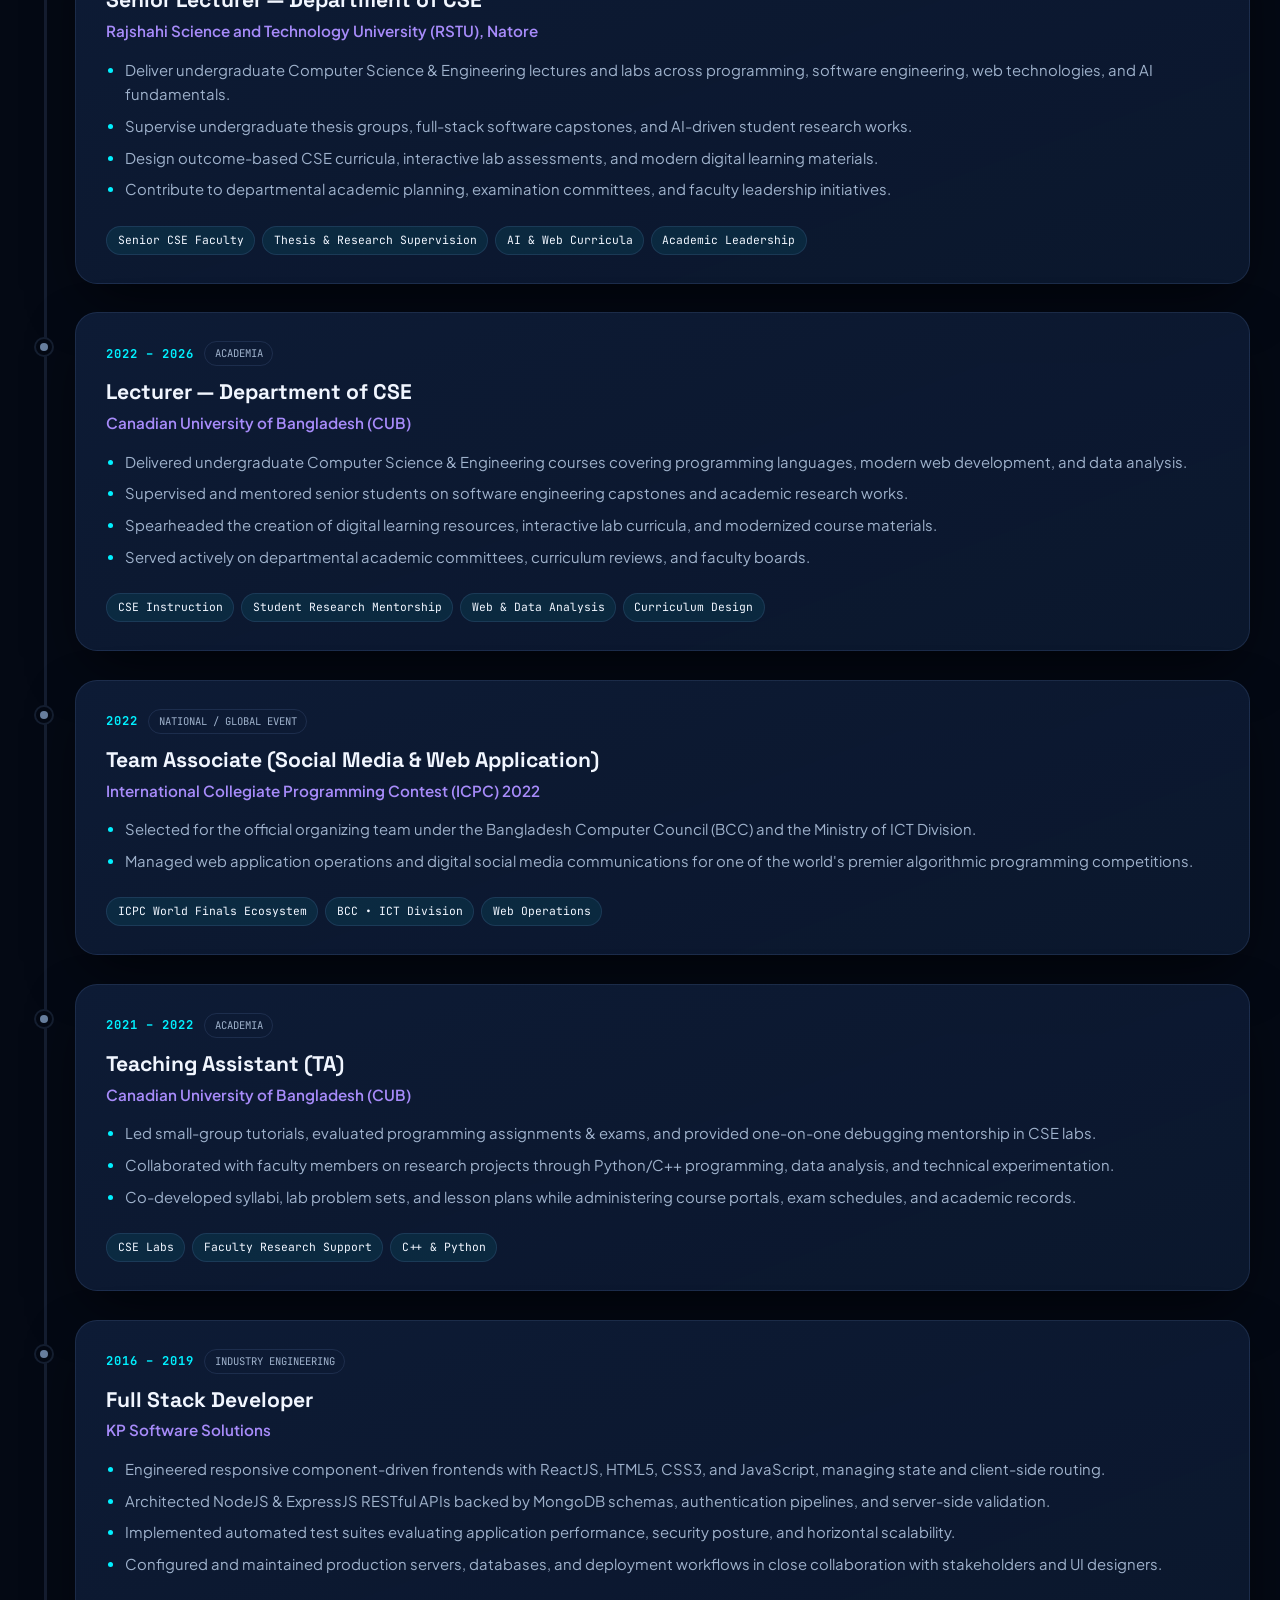
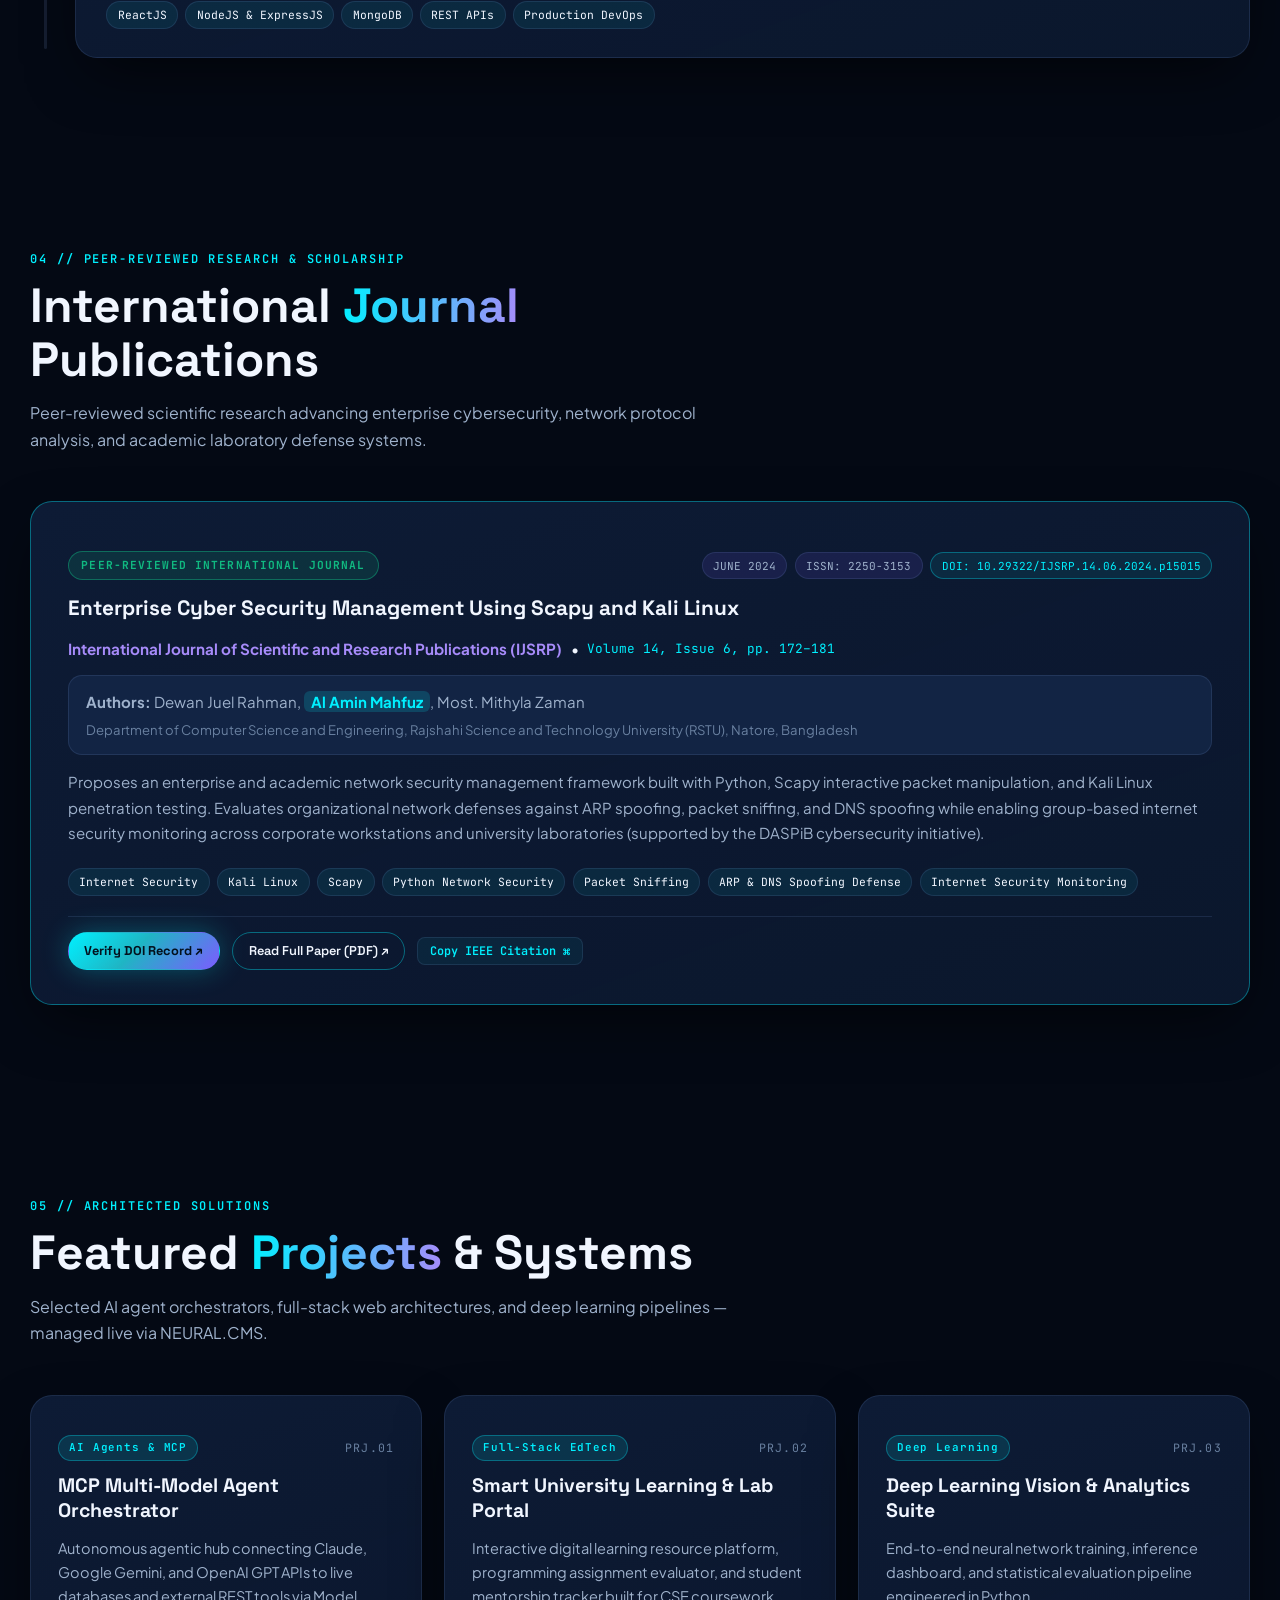
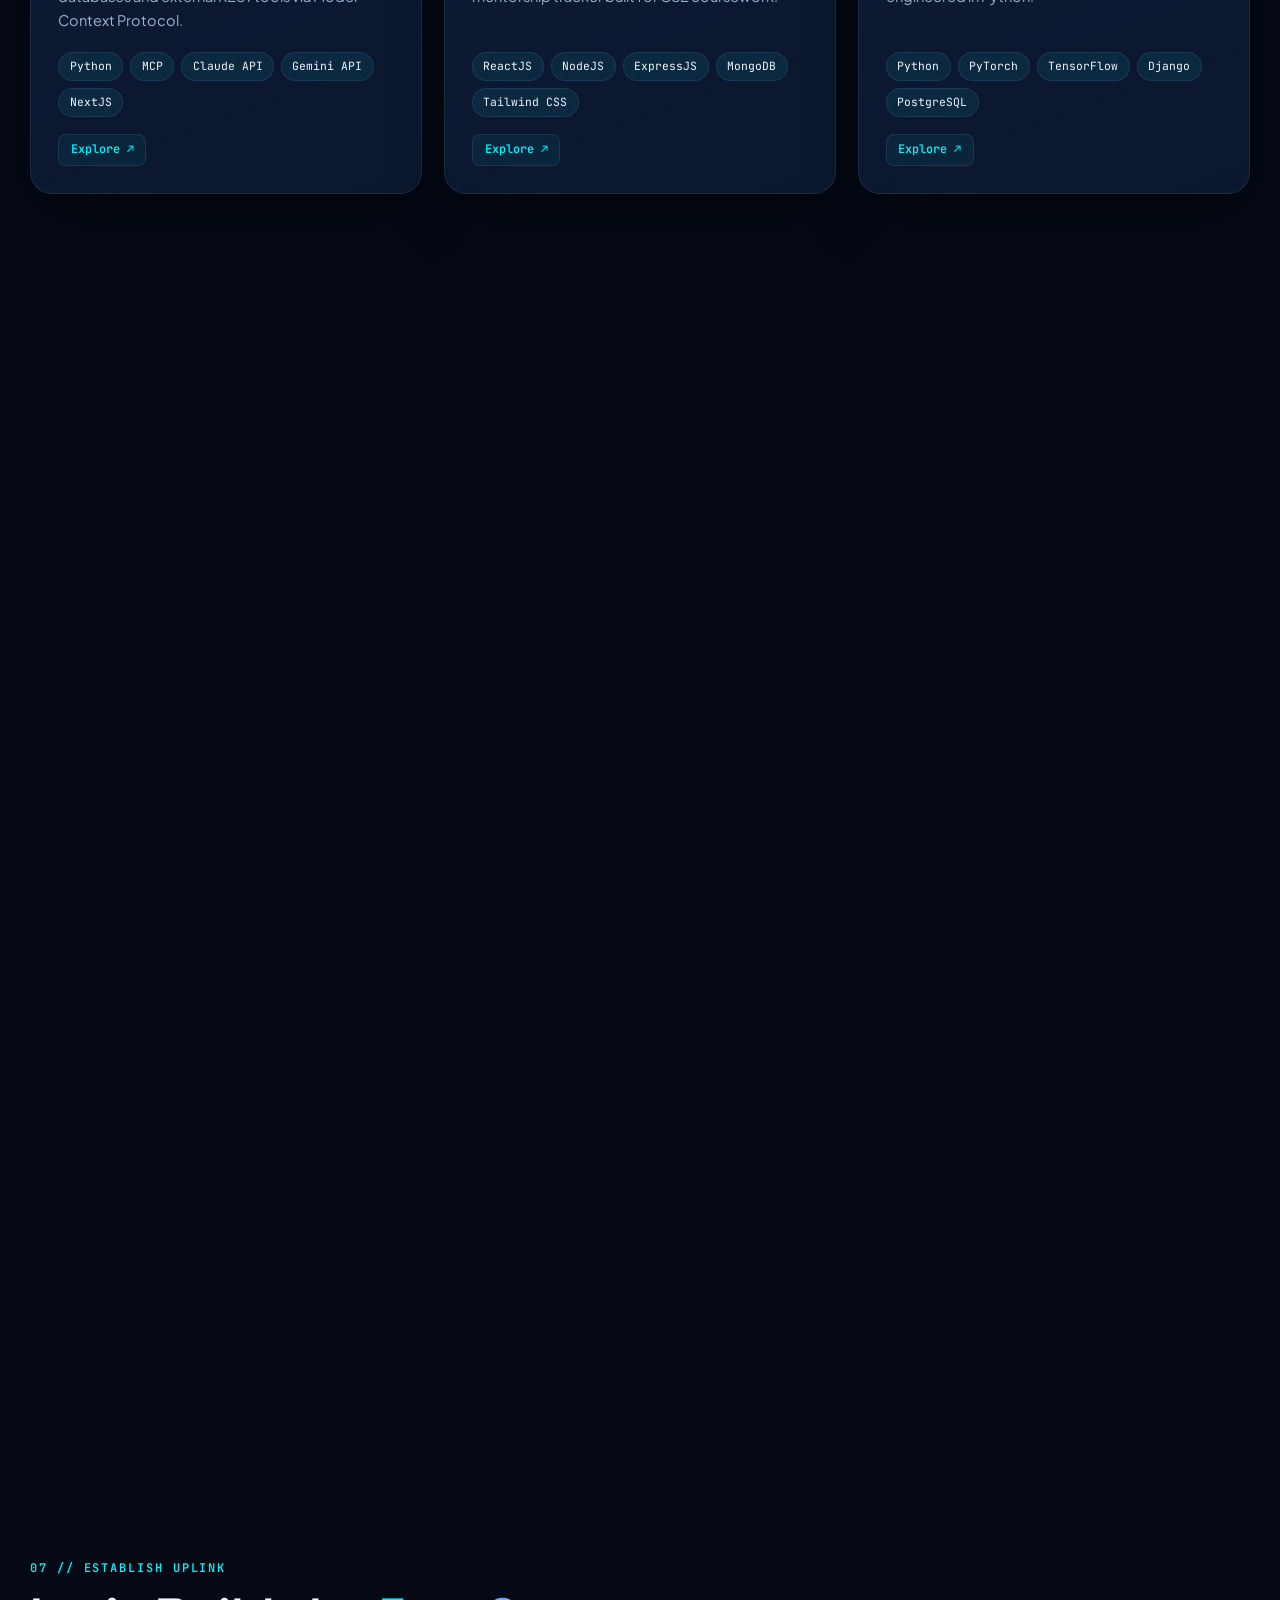
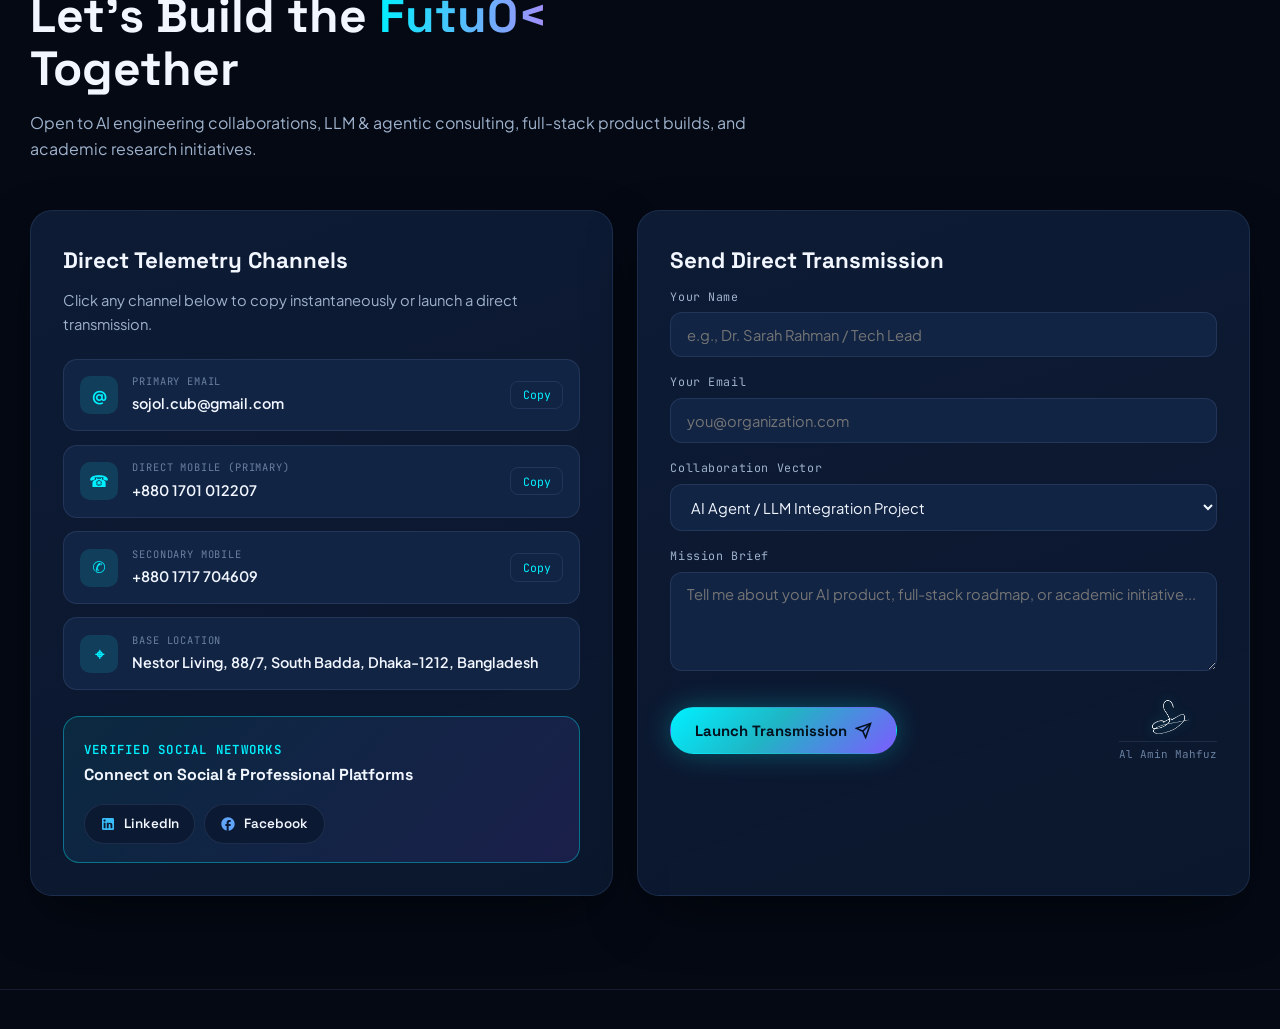
==== commit e7e1da8c: "feat: add IJSRP journal publication showcase & admin CRUD module" ====
--- a/index.html
+++ b/index.html
@@ -68,6 +68,7 @@
         <li><a href="#ai-lab" class="nav-link" data-section="ai-lab">AI Lab</a></li>
         <li><a href="#arsenal" class="nav-link" data-section="arsenal">Skills</a></li>
         <li><a href="#experience" class="nav-link" data-section="experience">Experience</a></li>
+        <li id="nav-publications-li"><a href="#publications" class="nav-link" data-section="publications">Journal</a></li>
         <li id="nav-projects-li"><a href="#projects" class="nav-link" data-section="projects">Projects</a></li>
         <li><a href="#clients" class="nav-link" data-section="clients">Clients</a></li>
         <li><a href="#contact" class="nav-link" data-section="contact">Contact</a></li>
@@ -505,9 +506,9 @@
 
             <div class="terminal-prompts">
               <button type="button" class="prompt-chip" data-query="ai">⚡ What AI &amp; MCP systems do you build?</button>
+              <button type="button" class="prompt-chip" data-query="publication">📄 Published journal research?</button>
               <button type="button" class="prompt-chip" data-query="fullstack">🚀 Full-Stack architecture?</button>
               <button type="button" class="prompt-chip" data-query="teaching">🎓 Academic role at RSTU &amp; CUB?</button>
-              <button type="button" class="prompt-chip" data-query="clients">🏛️ Notable clients &amp; ICPC?</button>
               <button type="button" class="prompt-chip" data-query="hire">📩 How can we collaborate?</button>
             </div>
 
@@ -701,11 +702,84 @@
       </div>
     </section>
 
+    <!-- ==================== RESEARCH & JOURNAL PUBLICATIONS ==================== -->
+    <section id="publications" class="section section-spy">
+      <div class="container">
+        <div class="section-header reveal-up">
+          <span class="section-eyebrow">04 // PEER-REVIEWED RESEARCH &amp; SCHOLARSHIP</span>
+          <h2 class="section-title">
+            International <span class="text-gradient scramble-on-view" data-value="Journal">Journal</span> Publications
+          </h2>
+          <p class="section-subtitle">
+            Peer-reviewed scientific research advancing enterprise cybersecurity, network protocol analysis, and academic laboratory defense systems.
+          </p>
+        </div>
+
+        <div id="publications-public-list" class="publications-stack">
+          <article class="bento-card pub-card tilt-card spotlight-card reveal-up" data-tilt-max="4">
+            <div class="card-glow"></div>
+            <div class="pub-meta-bar">
+              <span class="pub-type-pill">PEER-REVIEWED INTERNATIONAL JOURNAL</span>
+              <div class="pub-identifiers">
+                <span class="pub-id-chip">JUNE 2024</span>
+                <span class="pub-id-chip">ISSN: 2250-3153</span>
+                <span class="pub-id-chip pub-doi-chip">DOI: 10.29322/IJSRP.14.06.2024.p15015</span>
+              </div>
+            </div>
+
+            <h3 class="pub-title">Enterprise Cyber Security Management Using Scapy and Kali Linux</h3>
+
+            <div class="pub-venue">
+              <span class="pub-journal-name">International Journal of Scientific and Research Publications (IJSRP)</span>
+              <span class="dot-sep">•</span>
+              <span class="pub-vol">Volume 14, Issue 6, pp. 172–181</span>
+            </div>
+
+            <p class="pub-authors">
+              <strong>Authors:</strong> Dewan Juel Rahman, <mark class="author-self">Al Amin Mahfuz</mark>, Most. Mithyla Zaman
+              <span class="pub-affil">Department of Computer Science and Engineering, Rajshahi Science and Technology University (RSTU), Natore, Bangladesh</span>
+            </p>
+
+            <p class="pub-abstract">
+              Proposes an enterprise and academic network security management framework built with Python, Scapy interactive packet manipulation, and Kali Linux penetration testing. Evaluates organizational network defenses against ARP spoofing, packet sniffing, and DNS spoofing while enabling group-based internet security monitoring across corporate workstations and university laboratories (supported by the DASPiB cybersecurity initiative).
+            </p>
+
+            <div class="card-tags">
+              <span>Internet Security</span>
+              <span>Kali Linux</span>
+              <span>Scapy</span>
+              <span>Python Network Security</span>
+              <span>Packet Sniffing</span>
+              <span>ARP &amp; DNS Spoofing Defense</span>
+              <span>Internet Security Monitoring</span>
+            </div>
+
+            <div class="pub-actions">
+              <a href="https://doi.org/10.29322/IJSRP.14.06.2024.p15015" target="_blank" rel="noopener noreferrer" class="btn btn-sm btn-primary magnetic" data-cursor="DOI">
+                <span>Verify DOI Record ↗</span>
+              </a>
+              <a href="https://www.ijsrp.org/research-paper-0624/ijsrp-p15015.pdf" target="_blank" rel="noopener noreferrer" class="btn btn-sm btn-outline magnetic" data-cursor="PAPER">
+                <span>Read Full Paper (IJSRP PDF) ↗</span>
+              </a>
+              <button
+                type="button"
+                class="project-link-btn pub-cite-btn"
+                data-copy='D. J. Rahman, A. A. Mahfuz, and M. M. Zaman, "Enterprise Cyber Security Management Using Scapy and Kali Linux," International Journal of Scientific and Research Publications (IJSRP), vol. 14, no. 6, pp. 172-181, June 2024, doi: 10.29322/IJSRP.14.06.2024.p15015.'
+                data-cursor="CITE"
+              >
+                Copy IEEE Citation ⌘
+              </button>
+            </div>
+          </article>
+        </div>
+      </div>
+    </section>
+
     <!-- ==================== FEATURED AI & FULL-STACK PROJECTS ==================== -->
     <section id="projects" class="section section-spy">
       <div class="container">
         <div class="section-header reveal-up">
-          <span class="section-eyebrow">04 // ARCHITECTED SOLUTIONS</span>
+          <span class="section-eyebrow">05 // ARCHITECTED SOLUTIONS</span>
           <h2 class="section-title">
             Featured <span class="text-gradient scramble-on-view" data-value="Projects">Projects</span> &amp; Systems
           </h2>
@@ -723,7 +797,7 @@
       <div class="container">
         <!-- Notable Clients Showcase -->
         <div class="section-header reveal-up">
-          <span class="section-eyebrow">05 // TRUSTED ORGANIZATIONS &amp; IMPACT</span>
+          <span class="section-eyebrow">06 // TRUSTED ORGANIZATIONS &amp; IMPACT</span>
           <h2 class="section-title">
             Notable <span class="text-gradient scramble-on-view" data-value="Clients">Clients</span> &amp; Community Impact
           </h2>
@@ -823,7 +897,7 @@
     <section id="contact" class="section section-spy">
       <div class="container">
         <div class="section-header reveal-up">
-          <span class="section-eyebrow">06 // ESTABLISH UPLINK</span>
+          <span class="section-eyebrow">07 // ESTABLISH UPLINK</span>
           <h2 class="section-title">
             Let's Build the <span class="text-gradient scramble-on-view" data-value="Future">Future</span> Together
           </h2>
--- a/styles.css
+++ b/styles.css
@@ -2183,6 +2183,137 @@
 @media (max-width: 1024px) {
   .hero-social-row {
     justify-content: center;
+  }
+}
+
+/* ==================== JOURNAL PUBLICATIONS SHOWCASE ==================== */
+.publications-stack {
+  display: flex;
+  flex-direction: column;
+  gap: 1.5rem;
+}
+
+.pub-card {
+  padding: 2.15rem 2.3rem;
+  display: flex;
+  flex-direction: column;
+  gap: 0.9rem;
+  border-color: var(--border-bright);
+}
+
+.pub-meta-bar {
+  display: flex;
+  align-items: center;
+  justify-content: space-between;
+  flex-wrap: wrap;
+  gap: 0.7rem;
+}
+
+.pub-type-pill {
+  font-family: var(--font-mono);
+  font-size: 0.7rem;
+  font-weight: 700;
+  letter-spacing: 0.1em;
+  padding: 0.28rem 0.78rem;
+  border-radius: 999px;
+  background: rgba(16, 185, 129, 0.14);
+  border: 1px solid rgba(16, 185, 129, 0.45);
+  color: var(--emerald);
+}
+
+.pub-identifiers {
+  display: flex;
+  align-items: center;
+  flex-wrap: wrap;
+  gap: 0.48rem;
+}
+
+.pub-id-chip {
+  font-family: var(--font-mono);
+  font-size: 0.69rem;
+  padding: 0.22rem 0.65rem;
+  border-radius: 999px;
+  background: rgba(124, 92, 255, 0.12);
+  border: 1px solid var(--border-subtle);
+  color: var(--text-secondary);
+}
+
+.pub-doi-chip {
+  color: var(--cyan);
+  border-color: rgba(0, 240, 255, 0.32);
+  background: rgba(0, 240, 255, 0.08);
+}
+
+.pub-title {
+  font-family: var(--font-display);
+  font-size: clamp(1.32rem, 2.2vw, 1.68rem);
+  font-weight: 700;
+  line-height: 1.28;
+  color: var(--text-primary);
+}
+
+.pub-venue {
+  display: flex;
+  align-items: center;
+  flex-wrap: wrap;
+  gap: 0.55rem;
+  font-size: 0.95rem;
+}
+
+.pub-journal-name {
+  font-weight: 700;
+  color: var(--violet-soft);
+}
+
+.pub-vol {
+  font-family: var(--font-mono);
+  font-size: 0.8rem;
+  color: var(--cyan);
+}
+
+.pub-authors {
+  font-size: 0.92rem;
+  color: var(--text-secondary);
+  padding: 0.85rem 1.05rem;
+  border-radius: 14px;
+  background: var(--bg-elevated);
+  border: 1px solid var(--border-subtle);
+}
+
+.author-self {
+  background: rgba(0, 240, 255, 0.16);
+  color: var(--cyan);
+  font-weight: 700;
+  padding: 0.08rem 0.45rem;
+  border-radius: 6px;
+}
+
+.pub-affil {
+  display: block;
+  margin-top: 0.25rem;
+  font-size: 0.82rem;
+  color: var(--text-muted);
+}
+
+.pub-abstract {
+  font-size: 0.94rem;
+  line-height: 1.68;
+  color: var(--text-secondary);
+}
+
+.pub-actions {
+  display: flex;
+  align-items: center;
+  flex-wrap: wrap;
+  gap: 0.75rem;
+  margin-top: 0.35rem;
+  padding-top: 0.9rem;
+  border-top: 1px solid var(--border-subtle);
+}
+
+@media (max-width: 640px) {
+  .pub-card {
+    padding: 1.5rem 1.35rem;
   }
 }
 
